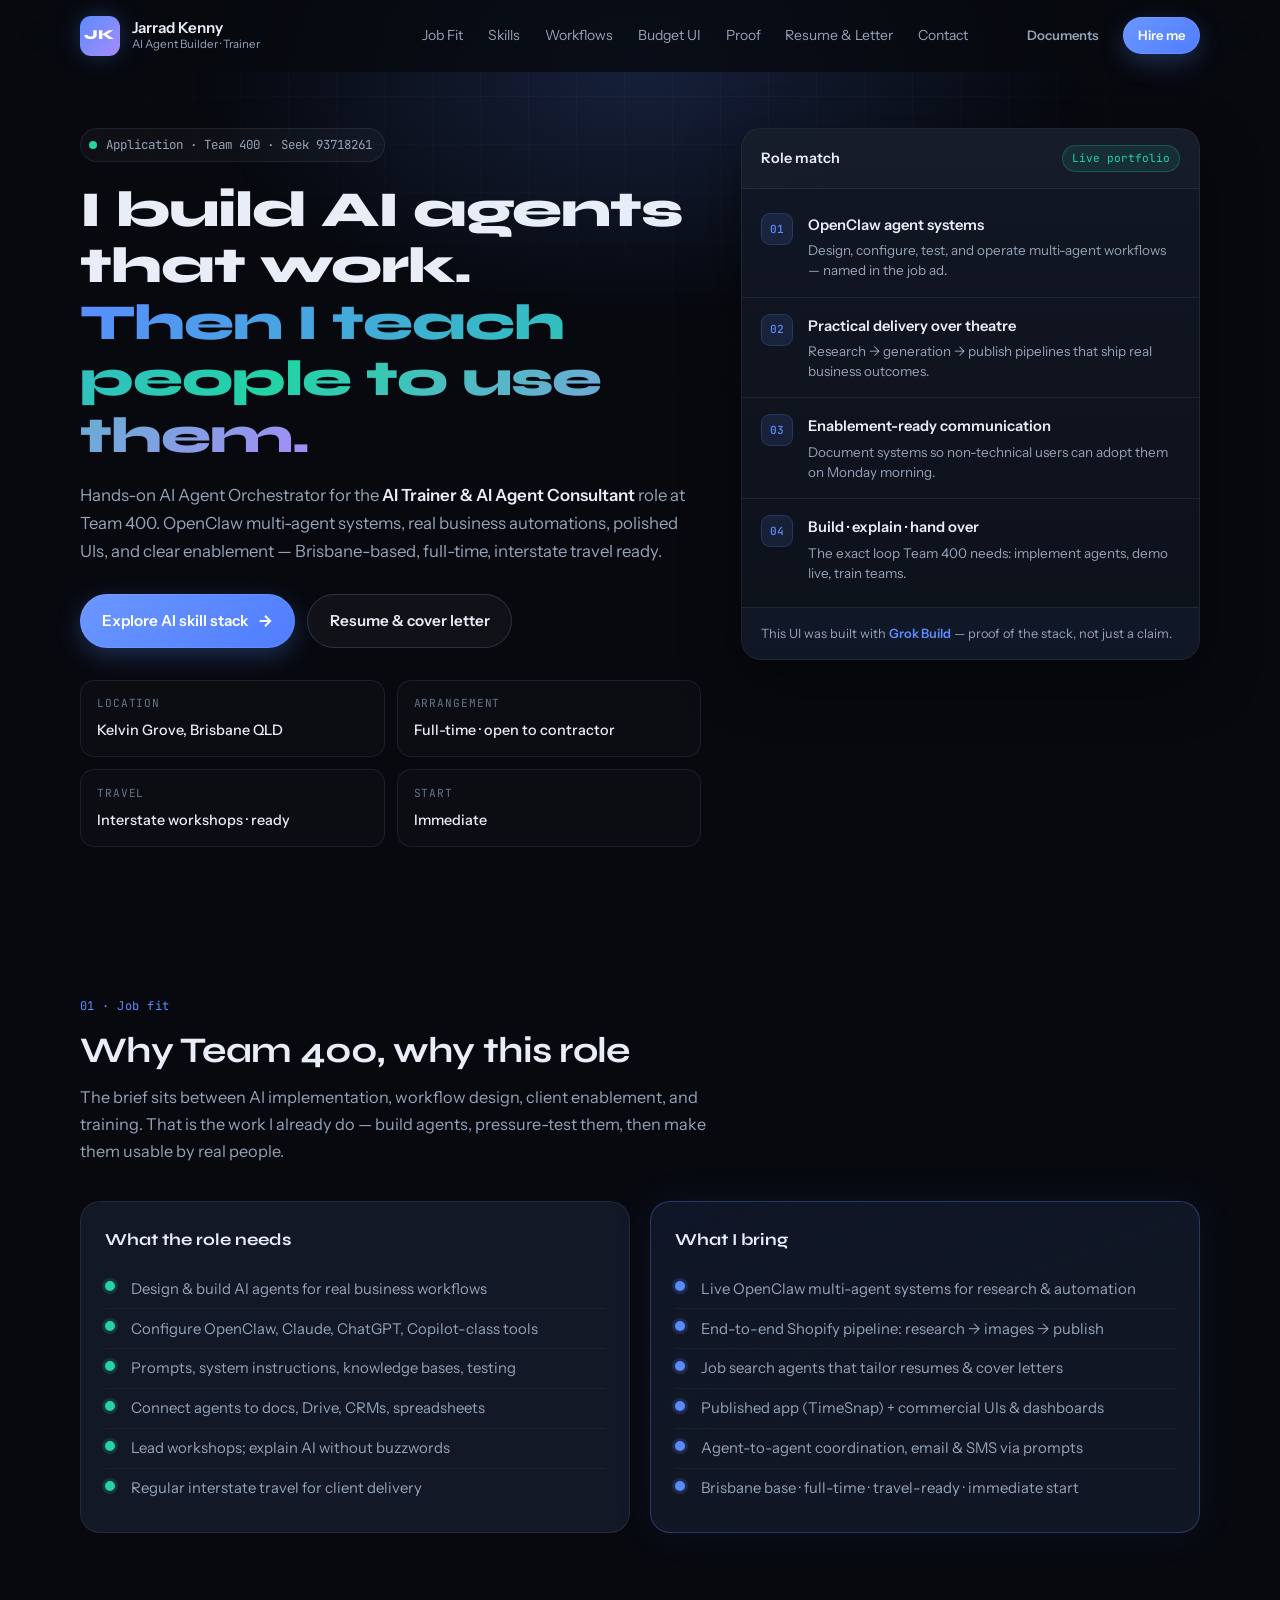
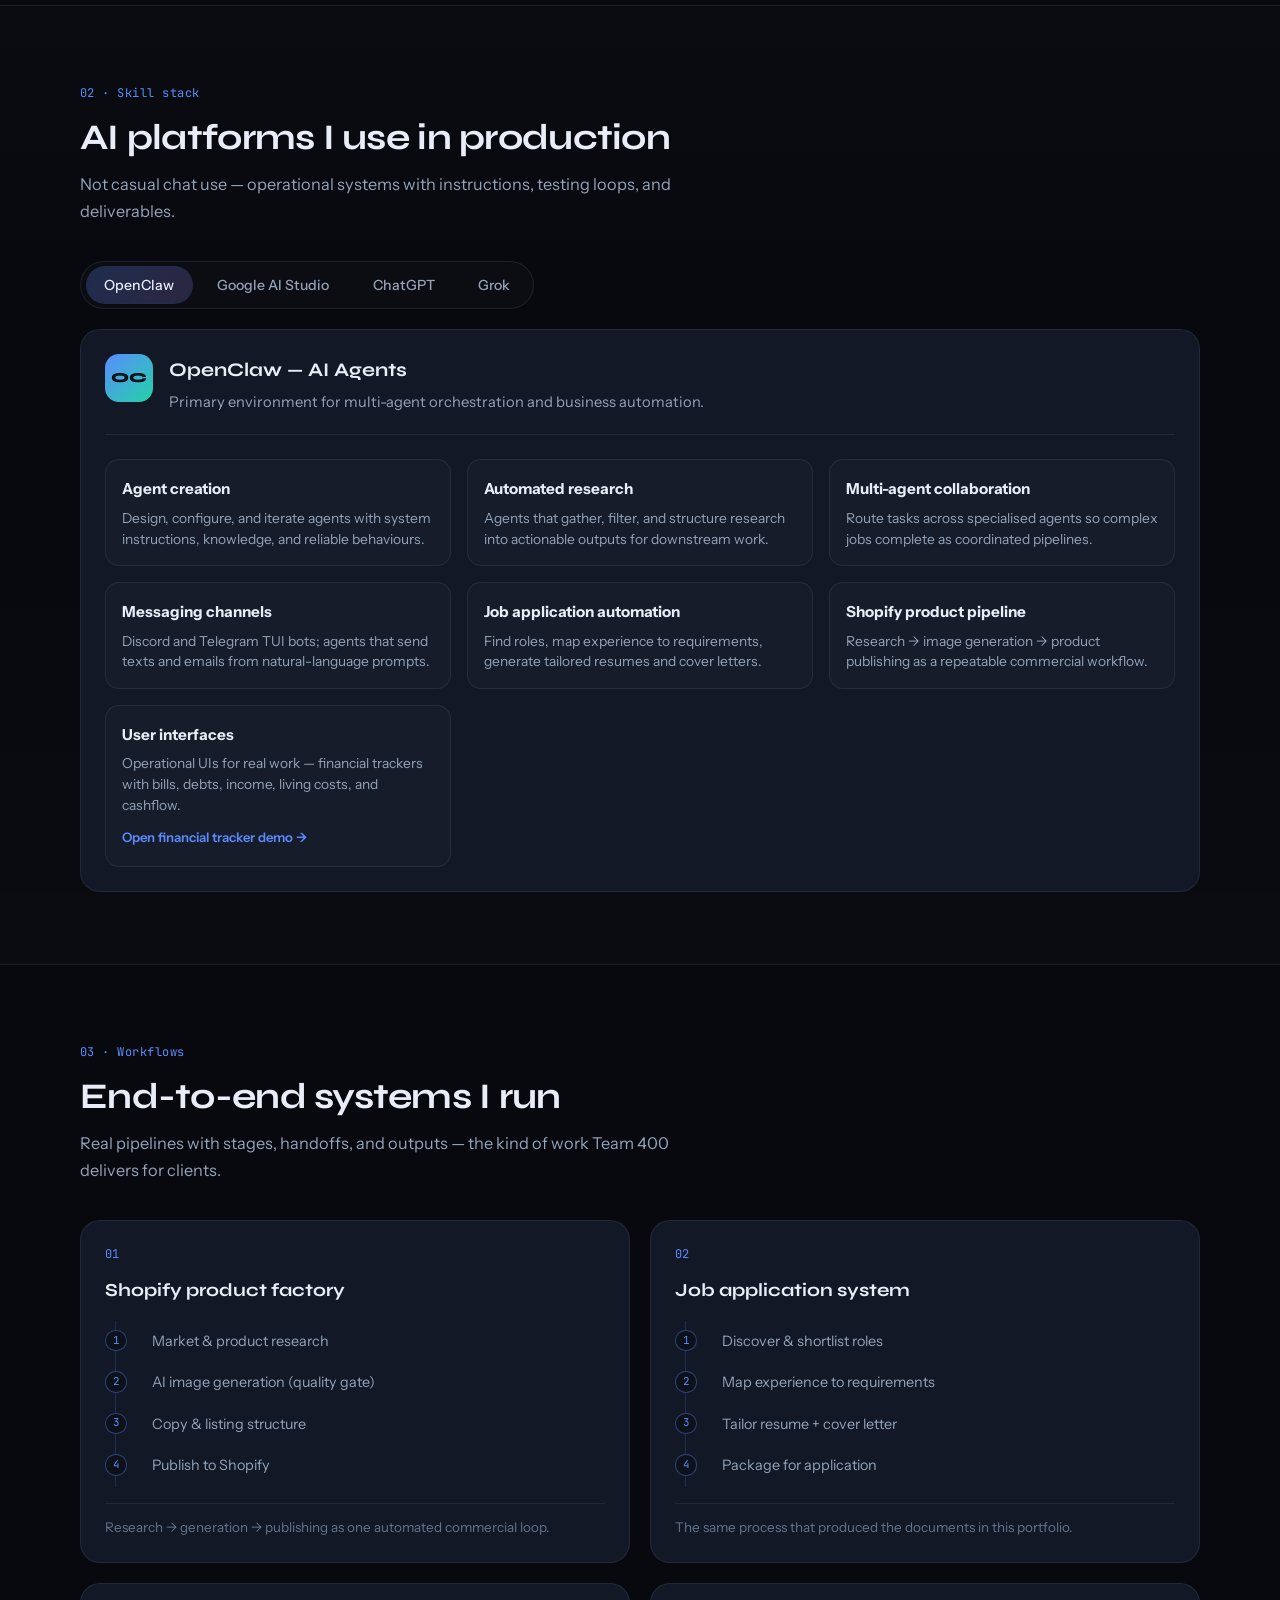
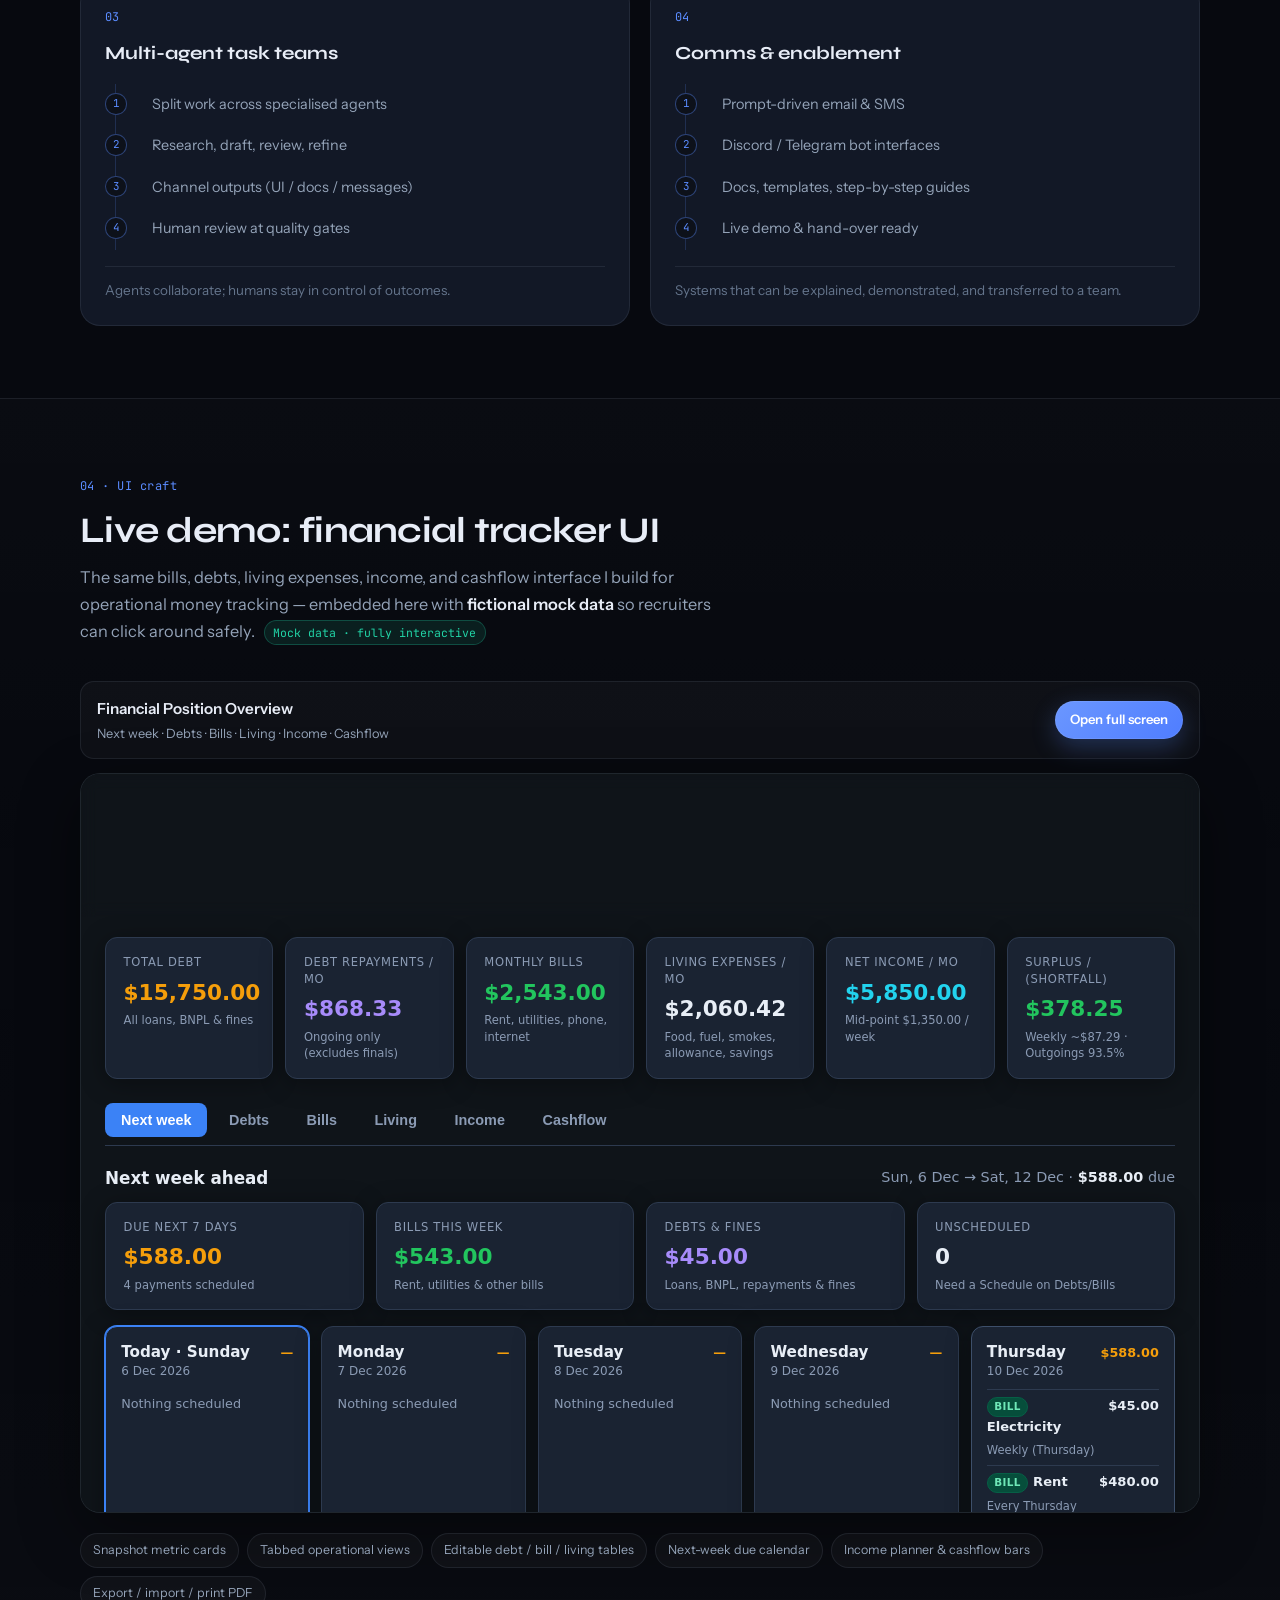
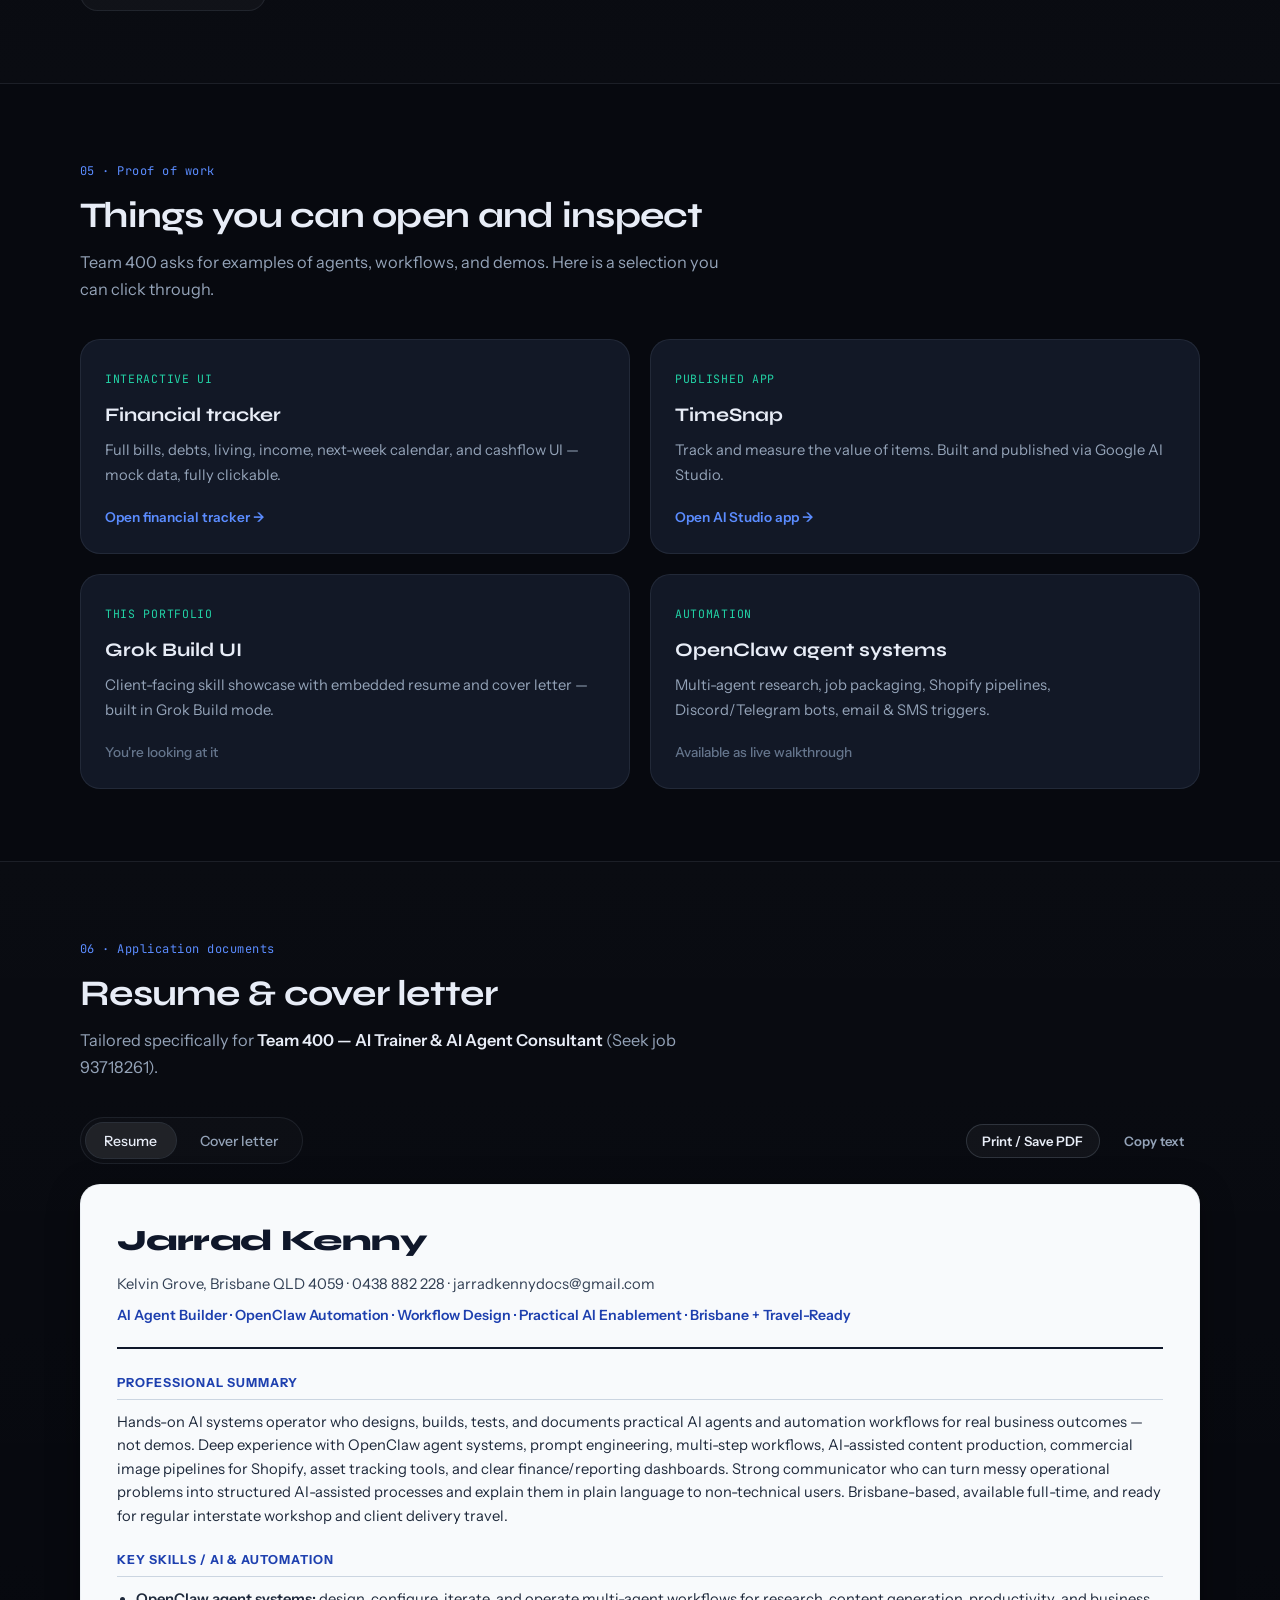
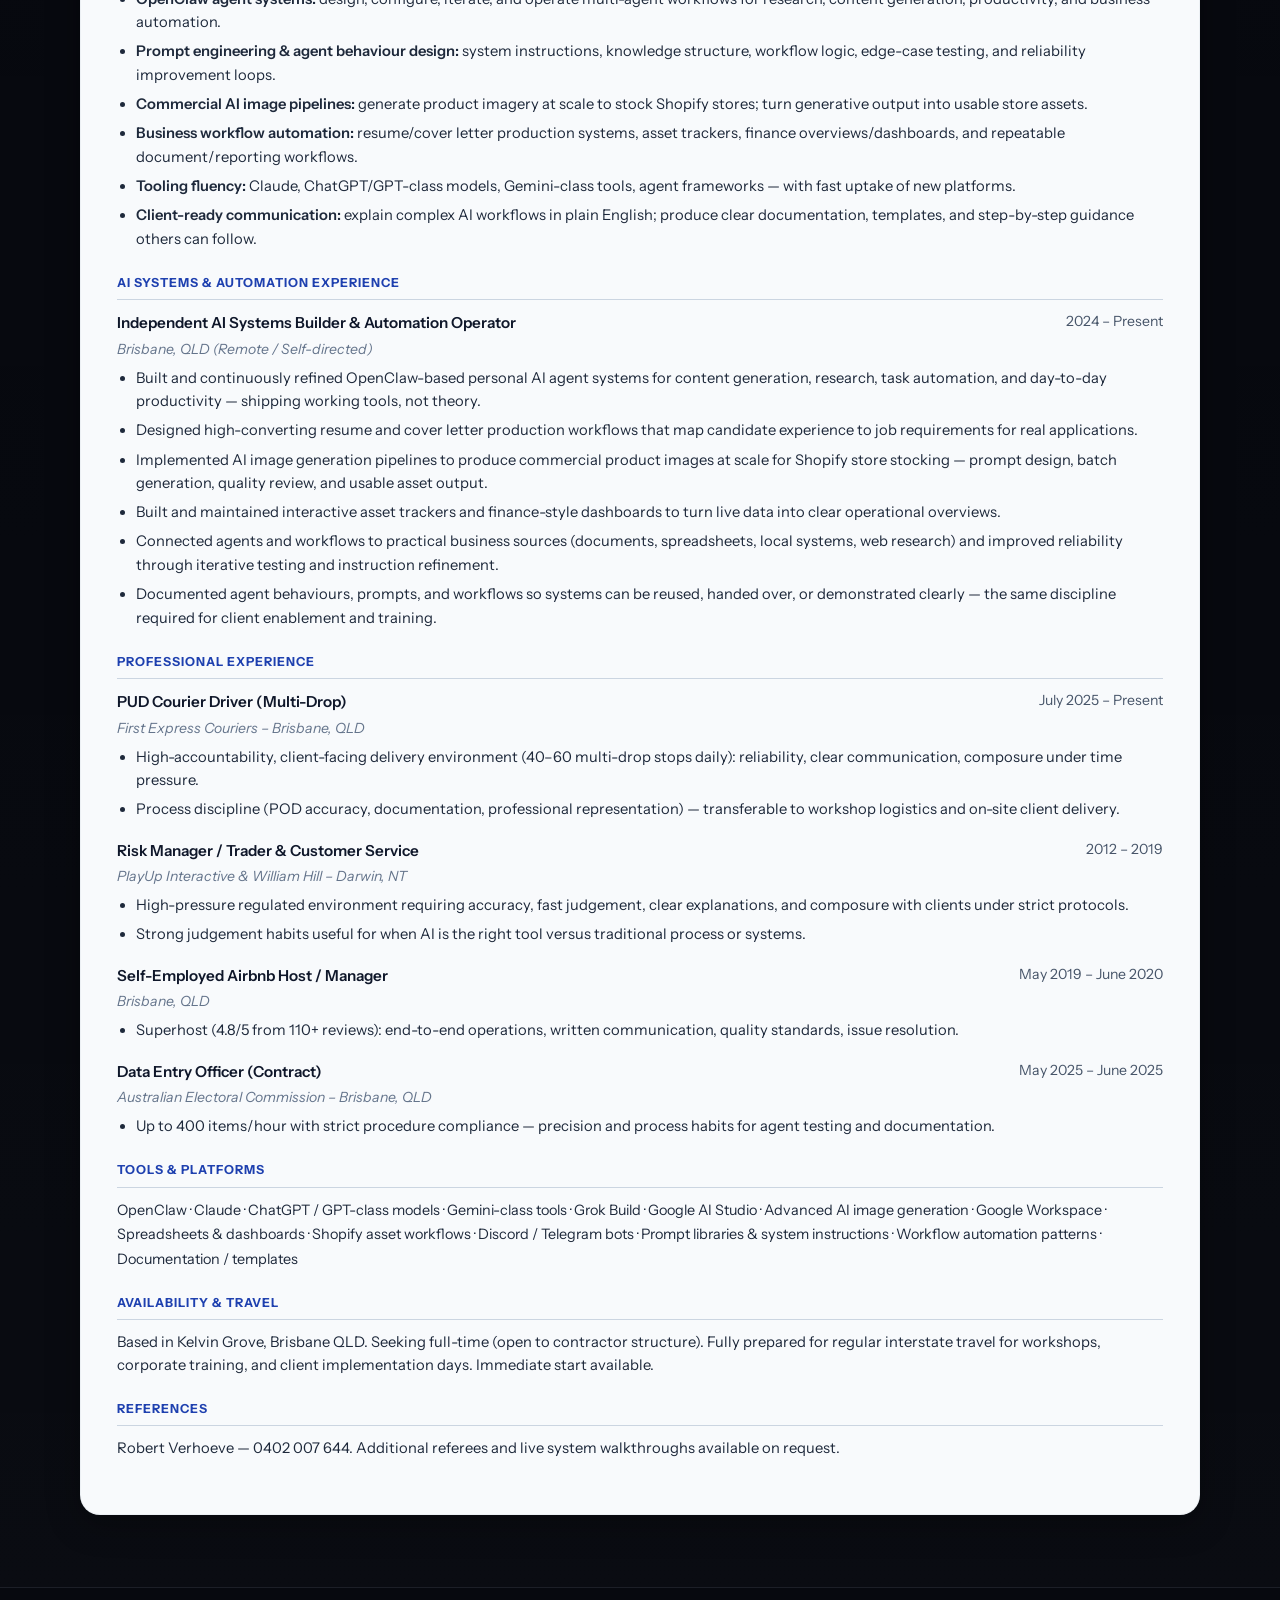
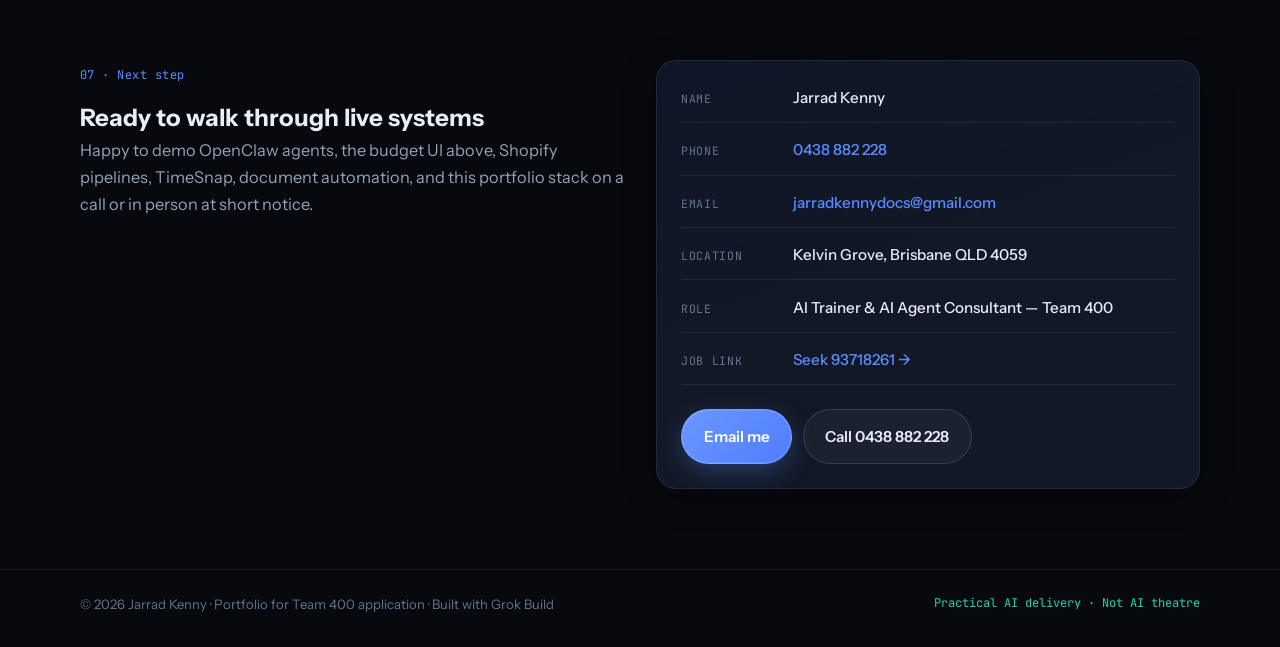
==== index.html @ 02181022 "Publish AI skills portfolio and financial tracker UI showcase." ====
<!DOCTYPE html>
<html lang="en-AU">
<head>
  <meta charset="UTF-8" />
  <meta name="viewport" content="width=device-width, initial-scale=1.0" />
  <title>Jarrad Kenny — AI Agent Builder &amp; Trainer | Portfolio</title>
  <meta name="description" content="Portfolio for Team 400 AI Trainer &amp; AI Agent Consultant. OpenClaw agents, automation workflows, UI systems, and practical AI enablement — Brisbane, travel-ready." />
  <link rel="preconnect" href="https://fonts.googleapis.com" />
  <link rel="preconnect" href="https://fonts.gstatic.com" crossorigin />
  <link href="https://fonts.googleapis.com/css2?family=Instrument+Sans:ital,wght@0,400;0,500;0,600;0,700;1,400&family=JetBrains+Mono:wght@400;500&family=Syne:wght@600;700;800&display=swap" rel="stylesheet" />
  <link rel="stylesheet" href="css/styles.css" />
</head>
<body>
  <div class="bg-grid" aria-hidden="true"></div>
  <div class="bg-glow" aria-hidden="true"></div>

  <!-- NAV -->
  <header class="site-header" id="header">
    <div class="container header-inner">
      <a href="#top" class="logo">
        <span class="logo-mark">JK</span>
        <span class="logo-text">
          Jarrad Kenny
          <small>AI Agent Builder · Trainer</small>
        </span>
      </a>

      <nav class="nav" id="nav" aria-label="Primary">
        <a href="#fit">Job Fit</a>
        <a href="#skills">Skills</a>
        <a href="#workflows">Workflows</a>
        <a href="#budget-ui">Budget UI</a>
        <a href="#proof">Proof</a>
        <a href="#documents">Resume &amp; Letter</a>
        <a href="#contact">Contact</a>
      </nav>

      <div class="header-actions">
        <a href="#documents" class="btn btn-ghost btn-sm">Documents</a>
        <a href="#contact" class="btn btn-primary btn-sm">Hire me</a>
      </div>

      <button class="mobile-toggle" id="mobileToggle" aria-label="Open menu" aria-expanded="false">
        <span></span><span></span><span></span>
      </button>
    </div>
  </header>

  <main id="top">
    <!-- HERO -->
    <section class="hero">
      <div class="container hero-grid">
        <div class="hero-content">
          <div class="eyebrow">
            <span class="pulse"></span>
            Application · Team 400 · Seek 93718261
          </div>
          <h1>
            I build AI agents that work.<br />
            <em>Then I teach people to use them.</em>
          </h1>
          <p class="lead">
            Hands-on AI Agent Orchestrator for the <strong>AI Trainer &amp; AI Agent Consultant</strong> role at Team 400.
            OpenClaw multi-agent systems, real business automations, polished UIs, and clear enablement —
            Brisbane-based, full-time, interstate travel ready.
          </p>
          <div class="hero-ctas">
            <a href="#skills" class="btn btn-primary btn-lg">
              Explore AI skill stack
              <svg width="18" height="18" fill="none" stroke="currentColor" stroke-width="2.5" viewBox="0 0 24 24" aria-hidden="true"><path d="M5 12h14M12 5l7 7-7 7"/></svg>
            </a>
            <a href="#documents" class="btn btn-secondary btn-lg">Resume &amp; cover letter</a>
          </div>
          <div class="hero-meta">
            <div class="meta-chip">
              <span class="meta-label">Location</span>
              <span class="meta-value">Kelvin Grove, Brisbane QLD</span>
            </div>
            <div class="meta-chip">
              <span class="meta-label">Arrangement</span>
              <span class="meta-value">Full-time · open to contractor</span>
            </div>
            <div class="meta-chip">
              <span class="meta-label">Travel</span>
              <span class="meta-value">Interstate workshops · ready</span>
            </div>
            <div class="meta-chip">
              <span class="meta-label">Start</span>
              <span class="meta-value">Immediate</span>
            </div>
          </div>
        </div>

        <aside class="hero-panel" aria-label="Role match snapshot">
          <div class="panel-header">
            <span class="panel-title">Role match</span>
            <span class="live-badge">Live portfolio</span>
          </div>
          <ul class="match-list">
            <li>
              <span class="match-icon">01</span>
              <div>
                <strong>OpenClaw agent systems</strong>
                <p>Design, configure, test, and operate multi-agent workflows — named in the job ad.</p>
              </div>
            </li>
            <li>
              <span class="match-icon">02</span>
              <div>
                <strong>Practical delivery over theatre</strong>
                <p>Research → generation → publish pipelines that ship real business outcomes.</p>
              </div>
            </li>
            <li>
              <span class="match-icon">03</span>
              <div>
                <strong>Enablement-ready communication</strong>
                <p>Document systems so non-technical users can adopt them on Monday morning.</p>
              </div>
            </li>
            <li>
              <span class="match-icon">04</span>
              <div>
                <strong>Build · explain · hand over</strong>
                <p>The exact loop Team 400 needs: implement agents, demo live, train teams.</p>
              </div>
            </li>
          </ul>
          <div class="panel-footer">
            <span>This UI was built with <strong>Grok Build</strong> — proof of the stack, not just a claim.</span>
          </div>
        </aside>
      </div>
    </section>

    <!-- JOB FIT -->
    <section class="section" id="fit">
      <div class="container">
        <div class="section-head">
          <span class="section-tag">01 · Job fit</span>
          <h2>Why Team 400, why this role</h2>
          <p class="section-lead">
            The brief sits between AI implementation, workflow design, client enablement, and training.
            That is the work I already do — build agents, pressure-test them, then make them usable by real people.
          </p>
        </div>

        <div class="fit-grid">
          <article class="fit-card">
            <h3>What the role needs</h3>
            <ul class="check-list">
              <li>Design &amp; build AI agents for real business workflows</li>
              <li>Configure OpenClaw, Claude, ChatGPT, Copilot-class tools</li>
              <li>Prompts, system instructions, knowledge bases, testing</li>
              <li>Connect agents to docs, Drive, CRMs, spreadsheets</li>
              <li>Lead workshops; explain AI without buzzwords</li>
              <li>Regular interstate travel for client delivery</li>
            </ul>
          </article>
          <article class="fit-card accent">
            <h3>What I bring</h3>
            <ul class="check-list">
              <li>Live OpenClaw multi-agent systems for research &amp; automation</li>
              <li>End-to-end Shopify pipeline: research → images → publish</li>
              <li>Job search agents that tailor resumes &amp; cover letters</li>
              <li>Published app (TimeSnap) + commercial UIs &amp; dashboards</li>
              <li>Agent-to-agent coordination, email &amp; SMS via prompts</li>
              <li>Brisbane base · full-time · travel-ready · immediate start</li>
            </ul>
          </article>
        </div>
      </div>
    </section>

    <!-- SKILLS -->
    <section class="section section-alt" id="skills">
      <div class="container">
        <div class="section-head">
          <span class="section-tag">02 · Skill stack</span>
          <h2>AI platforms I use in production</h2>
          <p class="section-lead">
            Not casual chat use — operational systems with instructions, testing loops, and deliverables.
          </p>
        </div>

        <div class="platform-tabs" role="tablist" aria-label="AI platforms">
          <button class="platform-tab is-active" role="tab" aria-selected="true" data-platform="openclaw">OpenClaw</button>
          <button class="platform-tab" role="tab" aria-selected="false" data-platform="google">Google AI Studio</button>
          <button class="platform-tab" role="tab" aria-selected="false" data-platform="chatgpt">ChatGPT</button>
          <button class="platform-tab" role="tab" aria-selected="false" data-platform="grok">Grok</button>
        </div>

        <div class="platform-panels">
          <article class="platform-panel is-active" id="panel-openclaw" role="tabpanel">
            <div class="platform-header">
              <div class="platform-icon openclaw">OC</div>
              <div>
                <h3>OpenClaw — AI Agents</h3>
                <p>Primary environment for multi-agent orchestration and business automation.</p>
              </div>
            </div>
            <div class="skill-grid">
              <div class="skill-item">
                <h4>Agent creation</h4>
                <p>Design, configure, and iterate agents with system instructions, knowledge, and reliable behaviours.</p>
              </div>
              <div class="skill-item">
                <h4>Automated research</h4>
                <p>Agents that gather, filter, and structure research into actionable outputs for downstream work.</p>
              </div>
              <div class="skill-item">
                <h4>Multi-agent collaboration</h4>
                <p>Route tasks across specialised agents so complex jobs complete as coordinated pipelines.</p>
              </div>
              <div class="skill-item">
                <h4>Messaging channels</h4>
                <p>Discord and Telegram TUI bots; agents that send texts and emails from natural-language prompts.</p>
              </div>
              <div class="skill-item">
                <h4>Job application automation</h4>
                <p>Find roles, map experience to requirements, generate tailored resumes and cover letters.</p>
              </div>
              <div class="skill-item">
                <h4>Shopify product pipeline</h4>
                <p>Research → image generation → product publishing as a repeatable commercial workflow.</p>
              </div>
                            <div class="skill-item">
                <h4>User interfaces</h4>
                <p>Operational UIs for real work — financial trackers with bills, debts, income, living costs, and cashflow.</p>
                <a class="skill-link" href="financial-tracker.html" target="_blank" rel="noopener noreferrer">Open financial tracker demo →</a>
              </div>
            </div>
          </article>

          <article class="platform-panel" id="panel-google" role="tabpanel" hidden>
            <div class="platform-header">
              <div class="platform-icon google">G</div>
              <div>
                <h3>Google AI Studio — App development</h3>
                <p>Ship working apps and high-quality visual assets for real use.</p>
              </div>
            </div>
            <div class="skill-grid">
              <div class="skill-item">
                <h4>TimeSnap (published)</h4>
                <p>Personal app to measure and track the value of items — live product, not a mockup.</p>
                <a class="skill-link" href="https://ai.studio/apps/890e7565-68e1-4e34-b2cd-bc14cb272db1" target="_blank" rel="noopener noreferrer">
                  Open TimeSnap on AI Studio →
                </a>
              </div>
              <div class="skill-item">
                <h4>App development</h4>
                <p>Prototype and publish functional tools quickly with Google AI Studio workflows.</p>
              </div>
              <div class="skill-item">
                <h4>Google Banana Pro</h4>
                <p>High-quality image generation for commercial and presentation-ready visuals.</p>
              </div>
              <div class="skill-item">
                <h4>UI for operational tools</h4>
                <p>Interfaces people can actually use — trackers, explorers, and decision support screens.</p>
              </div>
            </div>
          </article>

          <article class="platform-panel" id="panel-chatgpt" role="tabpanel" hidden>
            <div class="platform-header">
              <div class="platform-icon chatgpt">GPT</div>
              <div>
                <h3>ChatGPT — Content &amp; creative systems</h3>
                <p>Content production, business display assets, and structured brainstorming.</p>
              </div>
            </div>
            <div class="skill-grid">
              <div class="skill-item">
                <h4>Content creation images</h4>
                <p>Generate and refine visual content for marketing, product, and presentation use.</p>
              </div>
              <div class="skill-item">
                <h4>Business display content</h4>
                <p>Assets suitable for client-facing boards, decks, and operational displays.</p>
              </div>
              <div class="skill-item">
                <h4>Brainstorming &amp; framing</h4>
                <p>Turn vague briefs into structured options, workflows, and next actions.</p>
              </div>
              <div class="skill-item">
                <h4>Prompt craft</h4>
                <p>Instructions that produce consistent, reusable outputs for teams — not one-off luck.</p>
              </div>
            </div>
          </article>

          <article class="platform-panel" id="panel-grok" role="tabpanel" hidden>
            <div class="platform-header">
              <div class="platform-icon grok">X</div>
              <div>
                <h3>Grok — Build, analyse, produce</h3>
                <p>Build mode for UIs, document production, video analysis, and multimodal workflows.</p>
              </div>
            </div>
            <div class="skill-grid">
              <div class="skill-item">
                <h4>Grok Build mode</h4>
                <p>How this portfolio UI was designed and published — client-ready interfaces from brief to ship.</p>
              </div>
              <div class="skill-item">
                <h4>Documents that matter</h4>
                <p>Word documents, spreadsheets, and structured professional files for real decisions.</p>
              </div>
              <div class="skill-item">
                <h4>Video → chronological text</h4>
                <p>Analyse important video messages and convert them into ordered, usable transcripts.</p>
              </div>
              <div class="skill-item">
                <h4>Data &amp; information processing</h4>
                <p>Ingest messy inputs; output clear summaries, tables, and operational overviews.</p>
              </div>
              <div class="skill-item">
                <h4>Image → video</h4>
                <p>Animate stills for professional demos or creative assets when motion helps the story.</p>
              </div>
            </div>
          </article>
        </div>
      </div>
    </section>

    <!-- WORKFLOWS -->
    <section class="section" id="workflows">
      <div class="container">
        <div class="section-head">
          <span class="section-tag">03 · Workflows</span>
          <h2>End-to-end systems I run</h2>
          <p class="section-lead">
            Real pipelines with stages, handoffs, and outputs — the kind of work Team 400 delivers for clients.
          </p>
        </div>

        <div class="workflow-grid">
          <article class="workflow-card">
            <div class="workflow-num">01</div>
            <h3>Shopify product factory</h3>
            <ol class="pipeline">
              <li>Market &amp; product research</li>
              <li>AI image generation (quality gate)</li>
              <li>Copy &amp; listing structure</li>
              <li>Publish to Shopify</li>
            </ol>
            <p class="workflow-note">Research → generation → publishing as one automated commercial loop.</p>
          </article>

          <article class="workflow-card">
            <div class="workflow-num">02</div>
            <h3>Job application system</h3>
            <ol class="pipeline">
              <li>Discover &amp; shortlist roles</li>
              <li>Map experience to requirements</li>
              <li>Tailor resume + cover letter</li>
              <li>Package for application</li>
            </ol>
            <p class="workflow-note">The same process that produced the documents in this portfolio.</p>
          </article>

          <article class="workflow-card">
            <div class="workflow-num">03</div>
            <h3>Multi-agent task teams</h3>
            <ol class="pipeline">
              <li>Split work across specialised agents</li>
              <li>Research, draft, review, refine</li>
              <li>Channel outputs (UI / docs / messages)</li>
              <li>Human review at quality gates</li>
            </ol>
            <p class="workflow-note">Agents collaborate; humans stay in control of outcomes.</p>
          </article>

          <article class="workflow-card">
            <div class="workflow-num">04</div>
            <h3>Comms &amp; enablement</h3>
            <ol class="pipeline">
              <li>Prompt-driven email &amp; SMS</li>
              <li>Discord / Telegram bot interfaces</li>
              <li>Docs, templates, step-by-step guides</li>
              <li>Live demo &amp; hand-over ready</li>
            </ol>
            <p class="workflow-note">Systems that can be explained, demonstrated, and transferred to a team.</p>
          </article>
        </div>
      </div>
    </section>

    <!-- BUDGET UI DEMO — exact Financial Tracker UI with mock data -->
    <section class="section section-alt" id="budget-ui">
      <div class="container">
        <div class="section-head">
          <span class="section-tag">04 · UI craft</span>
          <h2>Live demo: financial tracker UI</h2>
          <p class="section-lead">
            The same bills, debts, living expenses, income, and cashflow interface I build for operational money tracking —
            embedded here with <strong>fictional mock data</strong> so recruiters can click around safely.
            <span class="demo-badge">Mock data · fully interactive</span>
          </p>
        </div>

        <div class="tracker-toolbar">
          <div class="tracker-toolbar-copy">
            <strong>Financial Position Overview</strong>
            <span>Next week · Debts · Bills · Living · Income · Cashflow</span>
          </div>
          <div class="tracker-toolbar-actions">
            <a class="btn btn-primary btn-sm" href="financial-tracker.html" target="_blank" rel="noopener noreferrer">Open full screen</a>
          </div>
        </div>

        <div class="tracker-frame-wrap">
          <iframe
            class="tracker-frame"
            src="financial-tracker.html"
            title="Financial tracker UI showcase with mock data"
            loading="lazy"
          ></iframe>
        </div>

        <ul class="ui-capability-strip" aria-label="UI capabilities demonstrated">
          <li>Snapshot metric cards</li>
          <li>Tabbed operational views</li>
          <li>Editable debt / bill / living tables</li>
          <li>Next-week due calendar</li>
          <li>Income planner &amp; cashflow bars</li>
          <li>Export / import / print PDF</li>
        </ul>
      </div>
    </section>
    <!-- PROOF -->
    <section class="section" id="proof">
      <div class="container">
        <div class="section-head">
          <span class="section-tag">05 · Proof of work</span>
          <h2>Things you can open and inspect</h2>
          <p class="section-lead">
            Team 400 asks for examples of agents, workflows, and demos. Here is a selection you can click through.
          </p>
        </div>

        <div class="proof-grid">
                    <a class="proof-card" href="financial-tracker.html" target="_blank" rel="noopener noreferrer">
            <span class="proof-type">Interactive UI</span>
            <h3>Financial tracker</h3>
            <p>Full bills, debts, living, income, next-week calendar, and cashflow UI — mock data, fully clickable.</p>
            <span class="proof-cta">Open financial tracker →</span>
          </a>
          <a class="proof-card" href="https://ai.studio/apps/890e7565-68e1-4e34-b2cd-bc14cb272db1" target="_blank" rel="noopener noreferrer">
            <span class="proof-type">Published app</span>
            <h3>TimeSnap</h3>
            <p>Track and measure the value of items. Built and published via Google AI Studio.</p>
            <span class="proof-cta">Open AI Studio app →</span>
          </a>
          <div class="proof-card static">
            <span class="proof-type">This portfolio</span>
            <h3>Grok Build UI</h3>
            <p>Client-facing skill showcase with embedded resume and cover letter — built in Grok Build mode.</p>
            <span class="proof-cta">You're looking at it</span>
          </div>
          <div class="proof-card static">
            <span class="proof-type">Automation</span>
            <h3>OpenClaw agent systems</h3>
            <p>Multi-agent research, job packaging, Shopify pipelines, Discord/Telegram bots, email &amp; SMS triggers.</p>
            <span class="proof-cta">Available as live walkthrough</span>
          </div>
        </div>
      </div>
    </section>

    <!-- DOCUMENTS -->
    <section class="section section-alt" id="documents">
      <div class="container">
        <div class="section-head">
          <span class="section-tag">06 · Application documents</span>
          <h2>Resume &amp; cover letter</h2>
          <p class="section-lead">
            Tailored specifically for <strong>Team 400 — AI Trainer &amp; AI Agent Consultant</strong> (Seek job 93718261).
          </p>
        </div>

        <div class="doc-toolbar">
          <div class="doc-tabs" role="tablist" aria-label="Application documents">
            <button class="doc-tab is-active" role="tab" aria-selected="true" data-doc="resume">Resume</button>
            <button class="doc-tab" role="tab" aria-selected="false" data-doc="cover">Cover letter</button>
          </div>
          <div class="doc-actions">
            <button type="button" class="btn btn-secondary btn-sm" id="printDoc">Print / Save PDF</button>
            <button type="button" class="btn btn-ghost btn-sm" id="copyDoc">Copy text</button>
          </div>
        </div>

        <!-- RESUME -->
        <article class="document is-active" id="doc-resume" role="tabpanel">
          <header class="doc-header">
            <h3 class="doc-name">Jarrad Kenny</h3>
            <p class="doc-contact">Kelvin Grove, Brisbane QLD 4059 · 0438 882 228 · jarradkennydocs@gmail.com</p>
            <p class="doc-tagline">AI Agent Builder · OpenClaw Automation · Workflow Design · Practical AI Enablement · Brisbane + Travel-Ready</p>
          </header>

          <section class="doc-block">
            <h4>Professional Summary</h4>
            <p>
              Hands-on AI systems operator who designs, builds, tests, and documents practical AI agents and automation workflows for real business outcomes — not demos. Deep experience with OpenClaw agent systems, prompt engineering, multi-step workflows, AI-assisted content production, commercial image pipelines for Shopify, asset tracking tools, and clear finance/reporting dashboards. Strong communicator who can turn messy operational problems into structured AI-assisted processes and explain them in plain language to non-technical users. Brisbane-based, available full-time, and ready for regular interstate workshop and client delivery travel.
            </p>
          </section>

          <section class="doc-block">
            <h4>Key Skills / AI &amp; Automation</h4>
            <ul>
              <li><strong>OpenClaw agent systems:</strong> design, configure, iterate, and operate multi-agent workflows for research, content generation, productivity, and business automation.</li>
              <li><strong>Prompt engineering &amp; agent behaviour design:</strong> system instructions, knowledge structure, workflow logic, edge-case testing, and reliability improvement loops.</li>
              <li><strong>Commercial AI image pipelines:</strong> generate product imagery at scale to stock Shopify stores; turn generative output into usable store assets.</li>
              <li><strong>Business workflow automation:</strong> resume/cover letter production systems, asset trackers, finance overviews/dashboards, and repeatable document/reporting workflows.</li>
              <li><strong>Tooling fluency:</strong> Claude, ChatGPT/GPT-class models, Gemini-class tools, agent frameworks — with fast uptake of new platforms.</li>
              <li><strong>Client-ready communication:</strong> explain complex AI workflows in plain English; produce clear documentation, templates, and step-by-step guidance others can follow.</li>
            </ul>
          </section>

          <section class="doc-block">
            <h4>AI Systems &amp; Automation Experience</h4>
            <div class="job">
              <div class="job-head">
                <strong>Independent AI Systems Builder &amp; Automation Operator</strong>
                <span>2024 – Present</span>
              </div>
              <p class="job-meta">Brisbane, QLD (Remote / Self-directed)</p>
              <ul>
                <li>Built and continuously refined OpenClaw-based personal AI agent systems for content generation, research, task automation, and day-to-day productivity — shipping working tools, not theory.</li>
                <li>Designed high-converting resume and cover letter production workflows that map candidate experience to job requirements for real applications.</li>
                <li>Implemented AI image generation pipelines to produce commercial product images at scale for Shopify store stocking — prompt design, batch generation, quality review, and usable asset output.</li>
                <li>Built and maintained interactive asset trackers and finance-style dashboards to turn live data into clear operational overviews.</li>
                <li>Connected agents and workflows to practical business sources (documents, spreadsheets, local systems, web research) and improved reliability through iterative testing and instruction refinement.</li>
                <li>Documented agent behaviours, prompts, and workflows so systems can be reused, handed over, or demonstrated clearly — the same discipline required for client enablement and training.</li>
              </ul>
            </div>
          </section>

          <section class="doc-block">
            <h4>Professional Experience</h4>
            <div class="job">
              <div class="job-head">
                <strong>PUD Courier Driver (Multi-Drop)</strong>
                <span>July 2025 – Present</span>
              </div>
              <p class="job-meta">First Express Couriers – Brisbane, QLD</p>
              <ul>
                <li>High-accountability, client-facing delivery environment (40–60 multi-drop stops daily): reliability, clear communication, composure under time pressure.</li>
                <li>Process discipline (POD accuracy, documentation, professional representation) — transferable to workshop logistics and on-site client delivery.</li>
              </ul>
            </div>
            <div class="job">
              <div class="job-head">
                <strong>Risk Manager / Trader &amp; Customer Service</strong>
                <span>2012 – 2019</span>
              </div>
              <p class="job-meta">PlayUp Interactive &amp; William Hill – Darwin, NT</p>
              <ul>
                <li>High-pressure regulated environment requiring accuracy, fast judgement, clear explanations, and composure with clients under strict protocols.</li>
                <li>Strong judgement habits useful for when AI is the right tool versus traditional process or systems.</li>
              </ul>
            </div>
            <div class="job">
              <div class="job-head">
                <strong>Self-Employed Airbnb Host / Manager</strong>
                <span>May 2019 – June 2020</span>
              </div>
              <p class="job-meta">Brisbane, QLD</p>
              <ul>
                <li>Superhost (4.8/5 from 110+ reviews): end-to-end operations, written communication, quality standards, issue resolution.</li>
              </ul>
            </div>
            <div class="job">
              <div class="job-head">
                <strong>Data Entry Officer (Contract)</strong>
                <span>May 2025 – June 2025</span>
              </div>
              <p class="job-meta">Australian Electoral Commission – Brisbane, QLD</p>
              <ul>
                <li>Up to 400 items/hour with strict procedure compliance — precision and process habits for agent testing and documentation.</li>
              </ul>
            </div>
          </section>

          <section class="doc-block">
            <h4>Tools &amp; Platforms</h4>
            <p class="tools-line">
              OpenClaw · Claude · ChatGPT / GPT-class models · Gemini-class tools · Grok Build · Google AI Studio · Advanced AI image generation · Google Workspace · Spreadsheets &amp; dashboards · Shopify asset workflows · Discord / Telegram bots · Prompt libraries &amp; system instructions · Workflow automation patterns · Documentation / templates
            </p>
          </section>

          <section class="doc-block">
            <h4>Availability &amp; Travel</h4>
            <p>
              Based in Kelvin Grove, Brisbane QLD. Seeking full-time (open to contractor structure). Fully prepared for regular interstate travel for workshops, corporate training, and client implementation days. Immediate start available.
            </p>
          </section>

          <section class="doc-block">
            <h4>References</h4>
            <p>Robert Verhoeve — 0402 007 644. Additional referees and live system walkthroughs available on request.</p>
          </section>
        </article>

        <!-- COVER LETTER -->
        <article class="document" id="doc-cover" role="tabpanel" hidden>
          <header class="doc-header letter-header">
            <div class="letter-from">
              <strong>Jarrad Kenny</strong><br />
              Kelvin Grove, Brisbane QLD 4059<br />
              0438 882 228 · jarradkennydocs@gmail.com
            </div>
            <div class="letter-to">
              <p class="letter-date" id="letterDate"></p>
              <p>
                Hiring Manager<br />
                Team 400 Pty Ltd<br />
                via Seek (Job ID 93718261)
              </p>
            </div>
          </header>

          <div class="letter-body">
            <p>Dear Hiring Manager,</p>
            <p><strong>Re: AI Trainer &amp; AI Agent Consultant – Team 400 Pty Ltd</strong></p>
            <p>
              I am applying for the AI Trainer &amp; AI Agent Consultant role with Team 400 because this is the work I already do every day: build practical AI agents and workflows, tighten them until they are reliable, then explain them clearly so other people can actually use them. I am Brisbane-based, full-time available, and fully prepared for regular interstate workshop and client delivery travel.
            </p>

            <h4>Direct match to what you need</h4>
            <p>
              Your ad specifically calls for OpenClaw experience and a bias toward practical delivery over AI theatre. That is my operating style.
            </p>
            <ul>
              <li><strong>OpenClaw agent systems:</strong> I design, configure, iterate, and run multi-agent OpenClaw workflows for research, content generation, automation, and productivity. I treat agents as operational tools — instructions, knowledge, testing, edge cases, and continuous improvement — not novelty demos.</li>
              <li><strong>Real business workflows:</strong> I have built AI-assisted systems that produce tailored professional resumes and cover letters, generate commercial product images at scale for Shopify stock, maintain asset trackers, and create clear finance overviews and dashboards. These are working systems with a job to do.</li>
              <li><strong>Prompt engineering &amp; agent behaviour:</strong> I write system instructions, structure knowledge, design workflow logic, and improve reliability through testing. I care about accuracy, usefulness, and what breaks in the real world.</li>
              <li><strong>Clear enablement, not buzzwords:</strong> I document how systems work and how to use them. I am comfortable turning messy business problems into structured AI-assisted processes and explaining them in plain language to non-technical people — the same skill set required for workshops, seminars, and hands-on laptop sessions.</li>
            </ul>

            <h4>Why this role fits me</h4>
            <p>
              Team 400's brief sits exactly where I want to work: between AI implementation, workflow design, client enablement, and training. I am not looking for a pure software engineering seat or a pure training role. I want to build the agent, pressure-test it, stand in front of a room, show people how it works, and help them leave with something they can use on Monday morning.
            </p>
            <p>
              My earlier career in high-pressure customer service and risk environments (William Hill / PlayUp), plus Superhost-level guest operations and current client-facing delivery work, means I am used to professional representation, composure, and clear communication under pressure. I am self-taught, results-oriented, and I ship working systems rather than theory.
            </p>

            <h4>Availability</h4>
            <p>
              Preferred arrangement: full-time (open to contractor structure if that suits Team 400 better). Location: Kelvin Grove, Brisbane. Travel: comfortable flying interstate, overnight stays, venue setup, and delivering or supporting hands-on sessions across major Australian cities.
            </p>
            <p>
              I would welcome a conversation and am happy to demonstrate live examples — OpenClaw agent setups, prompt/system instruction design, image and document workflows, asset/finance trackers, and how I turn a messy brief into a reliable AI-assisted process. I can walk through systems on a call or in person at short notice.
            </p>
            <p>
              Thank you for your time and consideration. I am available for immediate start and can be reached on 0438 882 228 or jarradkennydocs@gmail.com.
            </p>
            <p class="letter-signoff">
              Yours sincerely,<br /><br />
              <strong>Jarrad Kenny</strong><br />
              0438 882 228 · jarradkennydocs@gmail.com
            </p>
          </div>
        </article>

        <p class="copy-toast" id="copyToast" role="status" aria-live="polite" hidden>Copied to clipboard</p>
      </div>
    </section>

    <!-- CONTACT -->
    <section class="section section-contact" id="contact">
      <div class="container contact-grid">
        <div>
          <span class="section-tag">07 · Next step</span>
          <h2>Ready to walk through live systems</h2>
          <p class="section-lead">
            Happy to demo OpenClaw agents, the budget UI above, Shopify pipelines, TimeSnap, document automation, and this portfolio stack on a call or in person at short notice.
          </p>
        </div>
        <div class="contact-card">
          <dl>
            <div>
              <dt>Name</dt>
              <dd>Jarrad Kenny</dd>
            </div>
            <div>
              <dt>Phone</dt>
              <dd><a class="contact-link" href="tel:+61438882228">0438 882 228</a></dd>
            </div>
            <div>
              <dt>Email</dt>
              <dd><a class="contact-link" href="mailto:jarradkennydocs@gmail.com">jarradkennydocs@gmail.com</a></dd>
            </div>
            <div>
              <dt>Location</dt>
              <dd>Kelvin Grove, Brisbane QLD 4059</dd>
            </div>
            <div>
              <dt>Role</dt>
              <dd>AI Trainer &amp; AI Agent Consultant — Team 400</dd>
            </div>
            <div>
              <dt>Job link</dt>
              <dd><a class="contact-link" href="https://au.seek.com/job/93718261" target="_blank" rel="noopener noreferrer">Seek 93718261 →</a></dd>
            </div>
          </dl>
          <div class="contact-actions">
            <a
              class="btn btn-primary btn-lg contact-cta"
              href="mailto:jarradkennydocs@gmail.com?subject=Team%20400%20-%20AI%20Trainer%20and%20Agent%20Consultant%20-%20Jarrad%20Kenny"
            >Email me</a>
            <a class="btn btn-secondary btn-lg contact-cta" href="tel:+61438882228">Call 0438 882 228</a>
          </div>
        </div>
      </div>
    </section>
  </main>

  <footer class="site-footer">
    <div class="container footer-inner">
      <p>© <span id="year"></span> Jarrad Kenny · Portfolio for Team 400 application · Built with Grok Build</p>
      <p class="footer-note">Practical AI delivery · Not AI theatre</p>
    </div>
  </footer>

  <script src="js/main.js"></script>
</body>
</html>
---- css/styles.css ----
/* ============================================================
   Jarrad Kenny — AI Skills Showcase
   Team 400 · AI Trainer & AI Agent Consultant
   ============================================================ */

:root {
  --bg: #07090f;
  --bg-elevated: #0d111a;
  --bg-card: #121826;
  --bg-card-hover: #171e2e;
  --border: rgba(148, 163, 184, 0.12);
  --border-strong: rgba(148, 163, 184, 0.22);

  --text: #e8edf7;
  --text-muted: #94a3b8;
  --text-dim: #64748b;

  --accent: #5b8cff;
  --accent-2: #22d3a6;
  --accent-3: #a78bfa;
  --accent-glow: rgba(91, 140, 255, 0.28);
  --accent-soft: rgba(91, 140, 255, 0.12);

  --success: #22d3a6;
  --warning: #fbbf24;

  --radius-sm: 8px;
  --radius: 14px;
  --radius-lg: 20px;
  --radius-xl: 28px;

  --shadow: 0 8px 32px rgba(0, 0, 0, 0.35);
  --shadow-lg: 0 20px 60px rgba(0, 0, 0, 0.45);

  --font: "Instrument Sans", system-ui, -apple-system, sans-serif;
  --font-display: "Syne", var(--font);
  --font-mono: "JetBrains Mono", ui-monospace, monospace;

  --max: 1120px;
  --header-h: 72px;
  --transition: 0.2s cubic-bezier(0.4, 0, 0.2, 1);
}

*, *::before, *::after { box-sizing: border-box; margin: 0; padding: 0; }

html { scroll-behavior: smooth; scroll-padding-top: calc(var(--header-h) + 16px); }

body {
  font-family: var(--font);
  color: var(--text);
  background: var(--bg);
  line-height: 1.65;
  -webkit-font-smoothing: antialiased;
  min-height: 100vh;
}

img { max-width: 100%; display: block; }
a { color: inherit; text-decoration: none; }
button { font-family: inherit; cursor: pointer; border: none; background: none; color: inherit; }
ul, ol { list-style: none; }
strong { font-weight: 600; }

.container {
  width: min(100% - 2rem, var(--max));
  margin-inline: auto;
}

/* Background effects */
.bg-grid {
  position: fixed;
  inset: 0;
  background-image:
    linear-gradient(rgba(148, 163, 184, 0.04) 1px, transparent 1px),
    linear-gradient(90deg, rgba(148, 163, 184, 0.04) 1px, transparent 1px);
  background-size: 48px 48px;
  mask-image: radial-gradient(ellipse 80% 60% at 50% 0%, black 20%, transparent 75%);
  pointer-events: none;
  z-index: 0;
}

.bg-glow {
  position: fixed;
  top: -20%;
  left: 50%;
  transform: translateX(-50%);
  width: 900px;
  height: 500px;
  background: radial-gradient(ellipse, rgba(91, 140, 255, 0.18), transparent 70%);
  pointer-events: none;
  z-index: 0;
}

main, .site-header, .site-footer { position: relative; z-index: 1; }

/* Header */
.site-header {
  position: sticky;
  top: 0;
  height: var(--header-h);
  display: flex;
  align-items: center;
  backdrop-filter: blur(16px);
  background: rgba(7, 9, 15, 0.78);
  border-bottom: 1px solid transparent;
  transition: border-color var(--transition), background var(--transition);
  z-index: 100;
}

.site-header.is-scrolled {
  border-bottom-color: var(--border);
  background: rgba(7, 9, 15, 0.92);
}

.header-inner {
  display: flex;
  align-items: center;
  gap: 1.5rem;
  width: min(100% - 2rem, var(--max));
  margin-inline: auto;
}

.logo {
  display: flex;
  align-items: center;
  gap: 0.75rem;
  flex-shrink: 0;
}

.logo-mark {
  width: 40px;
  height: 40px;
  border-radius: 11px;
  display: grid;
  place-items: center;
  font-family: var(--font-display);
  font-weight: 800;
  font-size: 0.85rem;
  letter-spacing: 0.02em;
  background: linear-gradient(135deg, var(--accent), var(--accent-3));
  color: white;
  box-shadow: 0 0 24px var(--accent-glow);
}

.logo-text {
  display: flex;
  flex-direction: column;
  font-weight: 600;
  font-size: 0.95rem;
  line-height: 1.2;
}

.logo-text small {
  font-weight: 400;
  font-size: 0.72rem;
  color: var(--text-muted);
}

.nav {
  display: flex;
  align-items: center;
  gap: 0.15rem;
  margin-left: auto;
}

.nav a {
  padding: 0.45rem 0.7rem;
  font-size: 0.875rem;
  color: var(--text-muted);
  border-radius: var(--radius-sm);
  transition: color var(--transition), background var(--transition);
}

.nav a:hover,
.nav a:focus-visible {
  color: var(--text);
  background: rgba(255, 255, 255, 0.04);
}

.header-actions {
  display: flex;
  align-items: center;
  gap: 0.5rem;
  margin-left: 0.5rem;
}

.mobile-toggle {
  display: none;
  width: 42px;
  height: 42px;
  border-radius: var(--radius-sm);
  border: 1px solid var(--border);
  flex-direction: column;
  align-items: center;
  justify-content: center;
  gap: 5px;
}

.mobile-toggle span {
  display: block;
  width: 18px;
  height: 2px;
  background: var(--text);
  border-radius: 2px;
  transition: transform var(--transition), opacity var(--transition);
}

.mobile-toggle[aria-expanded="true"] span:nth-child(1) {
  transform: translateY(7px) rotate(45deg);
}
.mobile-toggle[aria-expanded="true"] span:nth-child(2) { opacity: 0; }
.mobile-toggle[aria-expanded="true"] span:nth-child(3) {
  transform: translateY(-7px) rotate(-45deg);
}

/* Buttons */
.btn {
  display: inline-flex;
  align-items: center;
  justify-content: center;
  gap: 0.5rem;
  font-weight: 600;
  border-radius: 999px;
  transition: transform var(--transition), background var(--transition), border-color var(--transition), box-shadow var(--transition);
  white-space: nowrap;
}

.btn:active { transform: scale(0.98); }

.btn-sm { padding: 0.5rem 0.95rem; font-size: 0.82rem; }
.btn-lg { padding: 0.85rem 1.35rem; font-size: 0.95rem; }

.btn-primary {
  background: linear-gradient(135deg, #6b97ff, #4f7dff);
  color: #fff;
  box-shadow: 0 0 0 1px rgba(255, 255, 255, 0.08) inset, 0 8px 24px var(--accent-glow);
}

.btn-primary:hover {
  box-shadow: 0 0 0 1px rgba(255, 255, 255, 0.12) inset, 0 12px 32px var(--accent-glow);
}

.btn-secondary {
  background: rgba(255, 255, 255, 0.04);
  border: 1px solid var(--border-strong);
  color: var(--text);
}

.btn-secondary:hover {
  background: rgba(255, 255, 255, 0.08);
  border-color: rgba(148, 163, 184, 0.35);
}

.btn-ghost {
  color: var(--text-muted);
  border: 1px solid transparent;
}

.btn-ghost:hover {
  color: var(--text);
  background: rgba(255, 255, 255, 0.04);
}

/* Hero */
.hero {
  padding: 3.5rem 0 4.5rem;
}

.hero-grid {
  display: grid;
  grid-template-columns: 1.15fr 0.85fr;
  gap: 2.5rem;
  align-items: start;
}

.eyebrow {
  display: inline-flex;
  align-items: center;
  gap: 0.55rem;
  padding: 0.35rem 0.75rem 0.35rem 0.5rem;
  border-radius: 999px;
  border: 1px solid var(--border);
  background: rgba(255, 255, 255, 0.03);
  font-size: 0.78rem;
  font-family: var(--font-mono);
  color: var(--text-muted);
  margin-bottom: 1.25rem;
}

.pulse {
  width: 8px;
  height: 8px;
  border-radius: 50%;
  background: var(--success);
  box-shadow: 0 0 0 0 rgba(34, 211, 166, 0.5);
  animation: pulse 2s infinite;
}

@keyframes pulse {
  0% { box-shadow: 0 0 0 0 rgba(34, 211, 166, 0.45); }
  70% { box-shadow: 0 0 0 8px rgba(34, 211, 166, 0); }
  100% { box-shadow: 0 0 0 0 rgba(34, 211, 166, 0); }
}

.hero h1 {
  font-family: var(--font-display);
  font-weight: 800;
  font-size: clamp(2.1rem, 4.2vw, 3.15rem);
  line-height: 1.12;
  letter-spacing: -0.02em;
  margin-bottom: 1.15rem;
}

.hero h1 em {
  font-style: normal;
  background: linear-gradient(135deg, var(--accent) 0%, var(--accent-2) 55%, var(--accent-3) 100%);
  -webkit-background-clip: text;
  background-clip: text;
  color: transparent;
}

.lead {
  font-size: 1.05rem;
  color: var(--text-muted);
  max-width: 38rem;
  margin-bottom: 1.75rem;
}

.lead strong { color: var(--text); }

.hero-ctas {
  display: flex;
  flex-wrap: wrap;
  gap: 0.75rem;
  margin-bottom: 2rem;
}

.hero-meta {
  display: grid;
  grid-template-columns: repeat(2, minmax(0, 1fr));
  gap: 0.75rem;
}

.meta-chip {
  padding: 0.85rem 1rem;
  border-radius: var(--radius);
  border: 1px solid var(--border);
  background: rgba(255, 255, 255, 0.02);
}

.meta-label {
  display: block;
  font-size: 0.7rem;
  text-transform: uppercase;
  letter-spacing: 0.08em;
  color: var(--text-dim);
  margin-bottom: 0.2rem;
  font-family: var(--font-mono);
}

.meta-value {
  font-size: 0.9rem;
  font-weight: 500;
  color: var(--text);
}

/* Hero panel */
.hero-panel {
  border: 1px solid var(--border);
  border-radius: var(--radius-lg);
  background: linear-gradient(180deg, rgba(18, 24, 38, 0.95), rgba(13, 17, 26, 0.98));
  box-shadow: var(--shadow-lg);
  overflow: hidden;
}

.panel-header {
  display: flex;
  align-items: center;
  justify-content: space-between;
  padding: 1rem 1.2rem;
  border-bottom: 1px solid var(--border);
  background: rgba(255, 255, 255, 0.02);
}

.panel-title {
  font-weight: 600;
  font-size: 0.9rem;
}

.live-badge {
  font-size: 0.7rem;
  font-family: var(--font-mono);
  color: var(--success);
  background: rgba(34, 211, 166, 0.1);
  border: 1px solid rgba(34, 211, 166, 0.25);
  padding: 0.2rem 0.55rem;
  border-radius: 999px;
}

.match-list {
  padding: 0.5rem 0;
}

.match-list li {
  display: flex;
  gap: 0.9rem;
  padding: 1rem 1.2rem;
  border-bottom: 1px solid var(--border);
}

.match-list li:last-child { border-bottom: none; }

.match-icon {
  flex-shrink: 0;
  width: 32px;
  height: 32px;
  border-radius: 9px;
  display: grid;
  place-items: center;
  font-family: var(--font-mono);
  font-size: 0.7rem;
  font-weight: 500;
  color: var(--accent);
  background: var(--accent-soft);
  border: 1px solid rgba(91, 140, 255, 0.2);
}

.match-list strong {
  display: block;
  font-size: 0.92rem;
  margin-bottom: 0.2rem;
}

.match-list p {
  font-size: 0.84rem;
  color: var(--text-muted);
  line-height: 1.5;
}

.panel-footer {
  padding: 0.95rem 1.2rem;
  border-top: 1px solid var(--border);
  font-size: 0.8rem;
  color: var(--text-muted);
  background: rgba(91, 140, 255, 0.05);
}

.panel-footer strong { color: var(--accent); }

/* Sections */
.section {
  padding: 4.5rem 0;
}

.section-alt {
  background: linear-gradient(180deg, rgba(255, 255, 255, 0.015), transparent 40%, rgba(255, 255, 255, 0.015));
  border-block: 1px solid var(--border);
}

.section-head {
  max-width: 40rem;
  margin-bottom: 2.25rem;
}

.section-tag {
  display: inline-block;
  font-family: var(--font-mono);
  font-size: 0.75rem;
  color: var(--accent);
  letter-spacing: 0.04em;
  margin-bottom: 0.75rem;
}

.section-head h2 {
  font-family: var(--font-display);
  font-size: clamp(1.7rem, 3vw, 2.25rem);
  font-weight: 700;
  letter-spacing: -0.02em;
  line-height: 1.2;
  margin-bottom: 0.75rem;
}

.section-lead {
  color: var(--text-muted);
  font-size: 1.02rem;
}

.section-lead strong { color: var(--text); }

/* Fit grid */
.fit-grid {
  display: grid;
  grid-template-columns: 1fr 1fr;
  gap: 1.25rem;
}

.fit-card {
  padding: 1.5rem;
  border-radius: var(--radius-lg);
  border: 1px solid var(--border);
  background: var(--bg-card);
}

.fit-card.accent {
  border-color: rgba(91, 140, 255, 0.3);
  background: linear-gradient(160deg, rgba(91, 140, 255, 0.1), rgba(18, 24, 38, 0.95) 50%);
  box-shadow: 0 0 40px rgba(91, 140, 255, 0.08);
}

.fit-card h3 {
  font-size: 1.05rem;
  margin-bottom: 1rem;
  font-family: var(--font-display);
}

.check-list li {
  position: relative;
  padding: 0.45rem 0 0.45rem 1.6rem;
  color: var(--text-muted);
  font-size: 0.93rem;
  border-bottom: 1px solid rgba(148, 163, 184, 0.06);
}

.check-list li:last-child { border-bottom: none; }

.check-list li::before {
  content: "";
  position: absolute;
  left: 0;
  top: 0.75rem;
  width: 10px;
  height: 10px;
  border-radius: 50%;
  background: var(--accent-2);
  box-shadow: 0 0 0 3px rgba(34, 211, 166, 0.15);
}

.fit-card.accent .check-list li::before {
  background: var(--accent);
  box-shadow: 0 0 0 3px rgba(91, 140, 255, 0.18);
}

/* Platform tabs */
.platform-tabs {
  display: flex;
  flex-wrap: wrap;
  gap: 0.5rem;
  margin-bottom: 1.25rem;
  padding: 0.35rem;
  border-radius: 999px;
  border: 1px solid var(--border);
  background: rgba(255, 255, 255, 0.02);
  width: fit-content;
  max-width: 100%;
}

.platform-tab {
  padding: 0.55rem 1.1rem;
  border-radius: 999px;
  font-size: 0.88rem;
  font-weight: 500;
  color: var(--text-muted);
  transition: background var(--transition), color var(--transition);
}

.platform-tab:hover { color: var(--text); }

.platform-tab.is-active {
  background: linear-gradient(135deg, rgba(91, 140, 255, 0.25), rgba(167, 139, 250, 0.2));
  color: var(--text);
  box-shadow: 0 0 0 1px rgba(91, 140, 255, 0.25);
}

.platform-panel {
  display: none;
  border: 1px solid var(--border);
  border-radius: var(--radius-lg);
  background: var(--bg-card);
  padding: 1.5rem;
  animation: fadeIn 0.25s ease;
}

.platform-panel.is-active { display: block; }

@keyframes fadeIn {
  from { opacity: 0; transform: translateY(6px); }
  to { opacity: 1; transform: none; }
}

.platform-header {
  display: flex;
  gap: 1rem;
  align-items: flex-start;
  margin-bottom: 1.5rem;
  padding-bottom: 1.25rem;
  border-bottom: 1px solid var(--border);
}

.platform-icon {
  width: 48px;
  height: 48px;
  border-radius: 14px;
  display: grid;
  place-items: center;
  font-family: var(--font-display);
  font-weight: 800;
  font-size: 0.85rem;
  flex-shrink: 0;
}

.platform-icon.openclaw {
  background: linear-gradient(135deg, #5b8cff, #22d3a6);
  color: #06101a;
}

.platform-icon.google {
  background: linear-gradient(135deg, #4285f4, #34a853);
  color: white;
}

.platform-icon.chatgpt {
  background: linear-gradient(135deg, #10a37f, #1a7f64);
  color: white;
  font-size: 0.7rem;
}

.platform-icon.grok {
  background: linear-gradient(135deg, #e8edf7, #94a3b8);
  color: #0a0a0a;
}

.platform-header h3 {
  font-family: var(--font-display);
  font-size: 1.2rem;
  margin-bottom: 0.25rem;
}

.platform-header p { color: var(--text-muted); font-size: 0.92rem; }

.skill-grid {
  display: grid;
  grid-template-columns: repeat(3, 1fr);
  gap: 1rem;
}

.skill-item {
  padding: 1rem;
  border-radius: var(--radius);
  border: 1px solid var(--border);
  background: rgba(255, 255, 255, 0.02);
  transition: border-color var(--transition), background var(--transition);
}

.skill-item:hover {
  border-color: rgba(91, 140, 255, 0.28);
  background: rgba(91, 140, 255, 0.05);
}

.skill-item h4 {
  font-size: 0.95rem;
  margin-bottom: 0.4rem;
}

.skill-item p {
  font-size: 0.86rem;
  color: var(--text-muted);
  line-height: 1.5;
}

.skill-link {
  display: inline-block;
  margin-top: 0.75rem;
  font-size: 0.82rem;
  font-weight: 600;
  color: var(--accent);
}

.skill-link:hover { text-decoration: underline; }

/* Workflows */
.workflow-grid {
  display: grid;
  grid-template-columns: repeat(2, 1fr);
  gap: 1.25rem;
}

.workflow-card {
  padding: 1.5rem;
  border-radius: var(--radius-lg);
  border: 1px solid var(--border);
  background: var(--bg-card);
  transition: border-color var(--transition), transform var(--transition);
}

.workflow-card:hover {
  border-color: rgba(91, 140, 255, 0.3);
  transform: translateY(-2px);
}

.workflow-num {
  font-family: var(--font-mono);
  font-size: 0.75rem;
  color: var(--accent);
  margin-bottom: 0.65rem;
}

.workflow-card h3 {
  font-family: var(--font-display);
  font-size: 1.15rem;
  margin-bottom: 1rem;
}

.pipeline {
  counter-reset: step;
  margin-bottom: 1rem;
}

.pipeline li {
  counter-increment: step;
  position: relative;
  padding: 0.55rem 0 0.55rem 2.2rem;
  font-size: 0.9rem;
  color: var(--text-muted);
  border-left: 1px solid rgba(91, 140, 255, 0.2);
  margin-left: 0.65rem;
}

.pipeline li::before {
  content: counter(step);
  position: absolute;
  left: -0.7rem;
  top: 0.55rem;
  width: 1.35rem;
  height: 1.35rem;
  border-radius: 50%;
  background: var(--bg-elevated);
  border: 1px solid rgba(91, 140, 255, 0.4);
  color: var(--accent);
  font-family: var(--font-mono);
  font-size: 0.68rem;
  display: grid;
  place-items: center;
}

.workflow-note {
  font-size: 0.84rem;
  color: var(--text-dim);
  padding-top: 0.75rem;
  border-top: 1px solid var(--border);
}

/* Proof */
.proof-grid {
  display: grid;
  grid-template-columns: repeat(2, 1fr);
  gap: 1.25rem;
}

.proof-card {
  display: block;
  padding: 1.5rem;
  border-radius: var(--radius-lg);
  border: 1px solid var(--border);
  background: var(--bg-card);
  transition: border-color var(--transition), background var(--transition), transform var(--transition);
}

a.proof-card:hover {
  border-color: rgba(91, 140, 255, 0.4);
  background: var(--bg-card-hover);
  transform: translateY(-2px);
}

.proof-type {
  display: inline-block;
  font-family: var(--font-mono);
  font-size: 0.72rem;
  color: var(--accent-2);
  text-transform: uppercase;
  letter-spacing: 0.06em;
  margin-bottom: 0.65rem;
}

.proof-card h3 {
  font-family: var(--font-display);
  font-size: 1.2rem;
  margin-bottom: 0.5rem;
}

.proof-card p {
  color: var(--text-muted);
  font-size: 0.92rem;
  margin-bottom: 1rem;
}

.proof-cta {
  font-size: 0.85rem;
  font-weight: 600;
  color: var(--accent);
}

.proof-card.static .proof-cta {
  color: var(--text-dim);
  font-weight: 500;
}

/* Documents */
.doc-toolbar {
  display: flex;
  flex-wrap: wrap;
  align-items: center;
  justify-content: space-between;
  gap: 1rem;
  margin-bottom: 1.25rem;
}

.doc-tabs {
  display: flex;
  gap: 0.4rem;
  padding: 0.3rem;
  border-radius: 999px;
  border: 1px solid var(--border);
  background: rgba(255, 255, 255, 0.02);
}

.doc-tab {
  padding: 0.55rem 1.15rem;
  border-radius: 999px;
  font-size: 0.88rem;
  font-weight: 500;
  color: var(--text-muted);
}

.doc-tab.is-active {
  background: rgba(255, 255, 255, 0.08);
  color: var(--text);
  box-shadow: 0 0 0 1px var(--border-strong);
}

.doc-actions {
  display: flex;
  gap: 0.5rem;
}

.document {
  display: none;
  border: 1px solid var(--border);
  border-radius: var(--radius-lg);
  background: #f8fafc;
  color: #0f172a;
  padding: 2rem 2.25rem;
  box-shadow: var(--shadow);
  animation: fadeIn 0.25s ease;
}

.document.is-active { display: block; }

.doc-header {
  margin-bottom: 1.5rem;
  padding-bottom: 1.25rem;
  border-bottom: 2px solid #0f172a;
}

.doc-name {
  font-family: var(--font-display);
  font-size: 1.85rem;
  font-weight: 800;
  letter-spacing: -0.02em;
  color: #0f172a;
  margin-bottom: 0.35rem;
}

.doc-contact {
  font-size: 0.92rem;
  color: #334155;
  margin-bottom: 0.5rem;
}

.doc-tagline {
  font-size: 0.88rem;
  font-weight: 600;
  color: #1e40af;
}

.doc-block {
  margin-bottom: 1.35rem;
}

.doc-block h4 {
  font-size: 0.78rem;
  text-transform: uppercase;
  letter-spacing: 0.08em;
  color: #1e40af;
  border-bottom: 1px solid #cbd5e1;
  padding-bottom: 0.35rem;
  margin-bottom: 0.65rem;
  font-weight: 700;
}

.doc-block p,
.doc-block li {
  font-size: 0.92rem;
  line-height: 1.6;
  color: #1e293b;
}

.doc-block ul {
  list-style: disc;
  padding-left: 1.2rem;
}

.doc-block li { margin-bottom: 0.35rem; }

.job { margin-bottom: 1rem; }

.job-head {
  display: flex;
  flex-wrap: wrap;
  justify-content: space-between;
  gap: 0.35rem 1rem;
  font-size: 0.95rem;
}

.job-head span {
  color: #475569;
  font-size: 0.88rem;
}

.job-meta {
  font-size: 0.88rem !important;
  color: #64748b !important;
  margin: 0.15rem 0 0.4rem !important;
  font-style: italic;
}

.tools-line {
  font-size: 0.9rem !important;
  line-height: 1.7 !important;
}

/* Cover letter */
.letter-header {
  display: grid;
  gap: 1.25rem;
  border-bottom: 1px solid #cbd5e1;
}

.letter-from {
  font-size: 0.95rem;
  line-height: 1.55;
  color: #1e293b;
}

.letter-to {
  font-size: 0.92rem;
  color: #334155;
  line-height: 1.55;
}

.letter-date {
  margin-bottom: 0.75rem;
  color: #64748b;
}

.letter-body p {
  margin-bottom: 0.9rem;
  font-size: 0.95rem;
  line-height: 1.65;
  color: #1e293b;
}

.letter-body h4 {
  font-size: 0.95rem;
  color: #0f172a;
  margin: 1.15rem 0 0.55rem;
  text-transform: none;
  letter-spacing: 0;
  border: none;
  padding: 0;
}

.letter-body ul {
  list-style: disc;
  padding-left: 1.25rem;
  margin-bottom: 0.9rem;
}

.letter-body li {
  font-size: 0.93rem;
  line-height: 1.6;
  color: #1e293b;
  margin-bottom: 0.45rem;
}

.letter-signoff {
  margin-top: 1.5rem !important;
}

.copy-toast {
  position: fixed;
  bottom: 1.5rem;
  left: 50%;
  transform: translateX(-50%);
  background: #0f172a;
  color: white;
  padding: 0.65rem 1.15rem;
  border-radius: 999px;
  font-size: 0.85rem;
  font-weight: 500;
  box-shadow: var(--shadow);
  z-index: 200;
  border: 1px solid rgba(255, 255, 255, 0.1);
}

/* ---------- Financial tracker embed ---------- */
.demo-badge {
  display: inline-block;
  margin-left: 0.35rem;
  padding: 0.15rem 0.55rem;
  border-radius: 999px;
  font-size: 0.72rem;
  font-family: var(--font-mono);
  color: var(--success);
  background: rgba(34, 211, 166, 0.1);
  border: 1px solid rgba(34, 211, 166, 0.25);
  vertical-align: middle;
}

.tracker-toolbar {
  display: flex;
  flex-wrap: wrap;
  align-items: center;
  justify-content: space-between;
  gap: 0.85rem;
  margin-bottom: 0.85rem;
  padding: 0.85rem 1rem;
  border: 1px solid var(--border);
  border-radius: var(--radius);
  background: rgba(255, 255, 255, 0.03);
}

.tracker-toolbar-copy {
  display: flex;
  flex-direction: column;
  gap: 0.15rem;
}

.tracker-toolbar-copy strong {
  font-size: 0.95rem;
}

.tracker-toolbar-copy span {
  font-size: 0.8rem;
  color: var(--text-muted);
}

.tracker-toolbar-actions {
  display: flex;
  flex-wrap: wrap;
  gap: 0.5rem;
}

.tracker-frame-wrap {
  border: 1px solid var(--border);
  border-radius: var(--radius-lg);
  overflow: hidden;
  background: #0f1419;
  box-shadow: var(--shadow-lg);
}

.tracker-frame {
  display: block;
  width: 100%;
  height: min(82vh, 920px);
  min-height: 640px;
  border: 0;
  background: #0f1419;
}

.ui-capability-strip {
  display: flex;
  flex-wrap: wrap;
  gap: 0.5rem;
  margin-top: 1.25rem;
  list-style: none;
}

.ui-capability-strip li {
  padding: 0.4rem 0.75rem;
  border-radius: 999px;
  border: 1px solid var(--border);
  background: rgba(255, 255, 255, 0.03);
  font-size: 0.78rem;
  color: var(--text-muted);
}

/* Contact */
.section-contact {
  padding-bottom: 5rem;
}

.contact-grid {
  display: grid;
  grid-template-columns: 1fr 1fr;
  gap: 2rem;
  align-items: start;
}

.contact-card {
  border: 1px solid var(--border);
  border-radius: var(--radius-lg);
  background: linear-gradient(160deg, rgba(91, 140, 255, 0.1), var(--bg-card) 45%);
  padding: 1.5rem;
  box-shadow: var(--shadow);
}

.contact-card dl {
  display: grid;
  gap: 0.9rem;
  margin-bottom: 1.5rem;
}

.contact-card dl > div {
  display: grid;
  grid-template-columns: 100px 1fr;
  gap: 0.75rem;
  align-items: baseline;
  padding-bottom: 0.75rem;
  border-bottom: 1px solid var(--border);
}

.contact-card dt {
  font-family: var(--font-mono);
  font-size: 0.72rem;
  text-transform: uppercase;
  letter-spacing: 0.06em;
  color: var(--text-dim);
}

.contact-card dd {
  font-size: 0.95rem;
  font-weight: 500;
}

/* Inline contact links only — never restyle CTA buttons */
.contact-card a.contact-link {
  color: var(--accent);
}

.contact-card a.contact-link:hover {
  text-decoration: underline;
  color: #8eb0ff;
}

.contact-actions {
  display: flex;
  flex-wrap: wrap;
  gap: 0.65rem;
}

.contact-actions .contact-cta.btn-primary {
  color: #ffffff !important;
  background: linear-gradient(135deg, #6b97ff, #4f7dff);
  border: 1px solid rgba(255, 255, 255, 0.18);
  text-decoration: none;
  opacity: 1;
  visibility: visible;
}

.contact-actions .contact-cta.btn-primary:hover {
  color: #ffffff !important;
  text-decoration: none;
  box-shadow: 0 0 0 1px rgba(255, 255, 255, 0.16) inset, 0 12px 32px var(--accent-glow);
}

.contact-actions .contact-cta.btn-secondary {
  color: var(--text) !important;
  text-decoration: none;
  opacity: 1;
  visibility: visible;
}

.contact-actions .contact-cta.btn-secondary:hover {
  text-decoration: none;
}

/* Footer */
.site-footer {
  border-top: 1px solid var(--border);
  padding: 1.5rem 0 2rem;
}

.footer-inner {
  display: flex;
  flex-wrap: wrap;
  justify-content: space-between;
  gap: 0.75rem;
  font-size: 0.82rem;
  color: var(--text-dim);
}

.footer-note {
  color: var(--accent-2);
  font-family: var(--font-mono);
  font-size: 0.75rem;
}

/* Mobile nav open state */
body.nav-open {
  overflow: hidden;
}

/* Responsive */
@media (max-width: 960px) {
  .hero-grid,
  .fit-grid,
  .workflow-grid,
  .proof-grid,
  .contact-grid,
  .skill-grid {
    grid-template-columns: 1fr;
  }

  .skill-grid {
    grid-template-columns: 1fr 1fr;
  }

  .nav,
  .header-actions {
    display: none;
  }

  .mobile-toggle { display: flex; margin-left: auto; }

  body.nav-open .nav {
    display: flex;
    flex-direction: column;
    position: fixed;
    inset: var(--header-h) 0 0 0;
    background: rgba(7, 9, 15, 0.97);
    backdrop-filter: blur(12px);
    padding: 1.5rem;
    gap: 0.25rem;
    z-index: 99;
  }

  body.nav-open .nav a {
    font-size: 1.1rem;
    padding: 0.9rem 1rem;
    border-bottom: 1px solid var(--border);
  }

  body.nav-open .header-actions {
    display: flex;
    position: fixed;
    bottom: 0;
    left: 0;
    right: 0;
    padding: 1rem 1.5rem 1.5rem;
    background: rgba(7, 9, 15, 0.97);
    border-top: 1px solid var(--border);
    z-index: 100;
  }

  body.nav-open .header-actions .btn {
    flex: 1;
    justify-content: center;
    padding: 0.75rem;
  }
}

@media (max-width: 640px) {
  .hero { padding: 2rem 0 3rem; }
  .section { padding: 3rem 0; }
  .hero-meta { grid-template-columns: 1fr; }
  .skill-grid { grid-template-columns: 1fr; }
  .document { padding: 1.35rem 1.15rem; }
  .doc-toolbar { flex-direction: column; align-items: stretch; }
  .doc-actions { width: 100%; }
  .doc-actions .btn { flex: 1; }
  .platform-tabs {
    border-radius: var(--radius);
    width: 100%;
  }
  .platform-tab { flex: 1; text-align: center; padding: 0.55rem 0.5rem; font-size: 0.8rem; }
  .contact-card dl > div { grid-template-columns: 1fr; gap: 0.2rem; }
  .job-head { flex-direction: column; }
  .tracker-frame {
    min-height: 520px;
    height: 70vh;
  }
  .contact-actions .contact-cta {
    flex: 1;
    text-align: center;
  }
}

/* Print */
@media print {
  .bg-grid, .bg-glow, .site-header, .site-footer,
  .hero, #fit, #skills, #workflows, #budget-ui, #proof, #contact,
  .doc-toolbar, .section-head, .copy-toast {
    display: none !important;
  }

  body {
    background: white;
    color: black;
  }

  #documents {
    padding: 0;
    display: block !important;
  }

  .document {
    display: none !important;
    box-shadow: none;
    border: none;
    border-radius: 0;
    padding: 0;
  }

  .document.is-active {
    display: block !important;
  }

  a { color: inherit; }
}
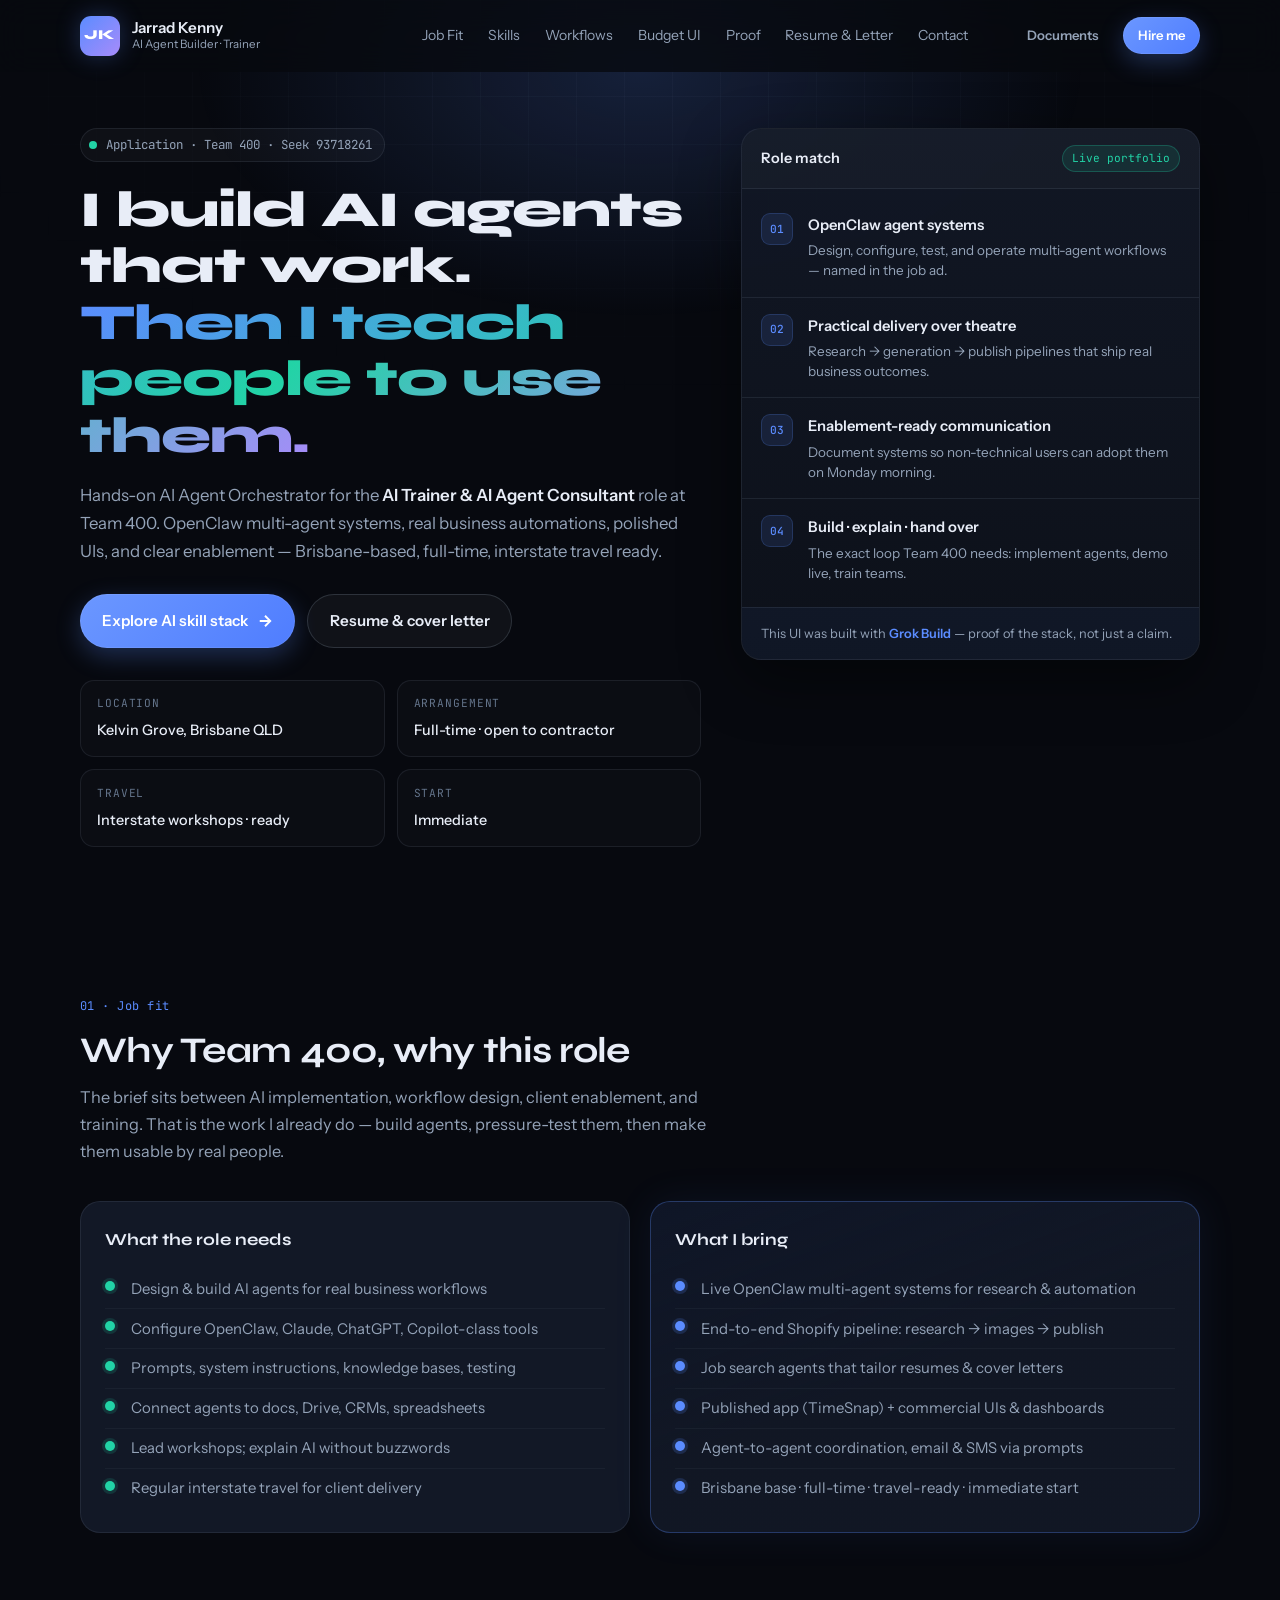
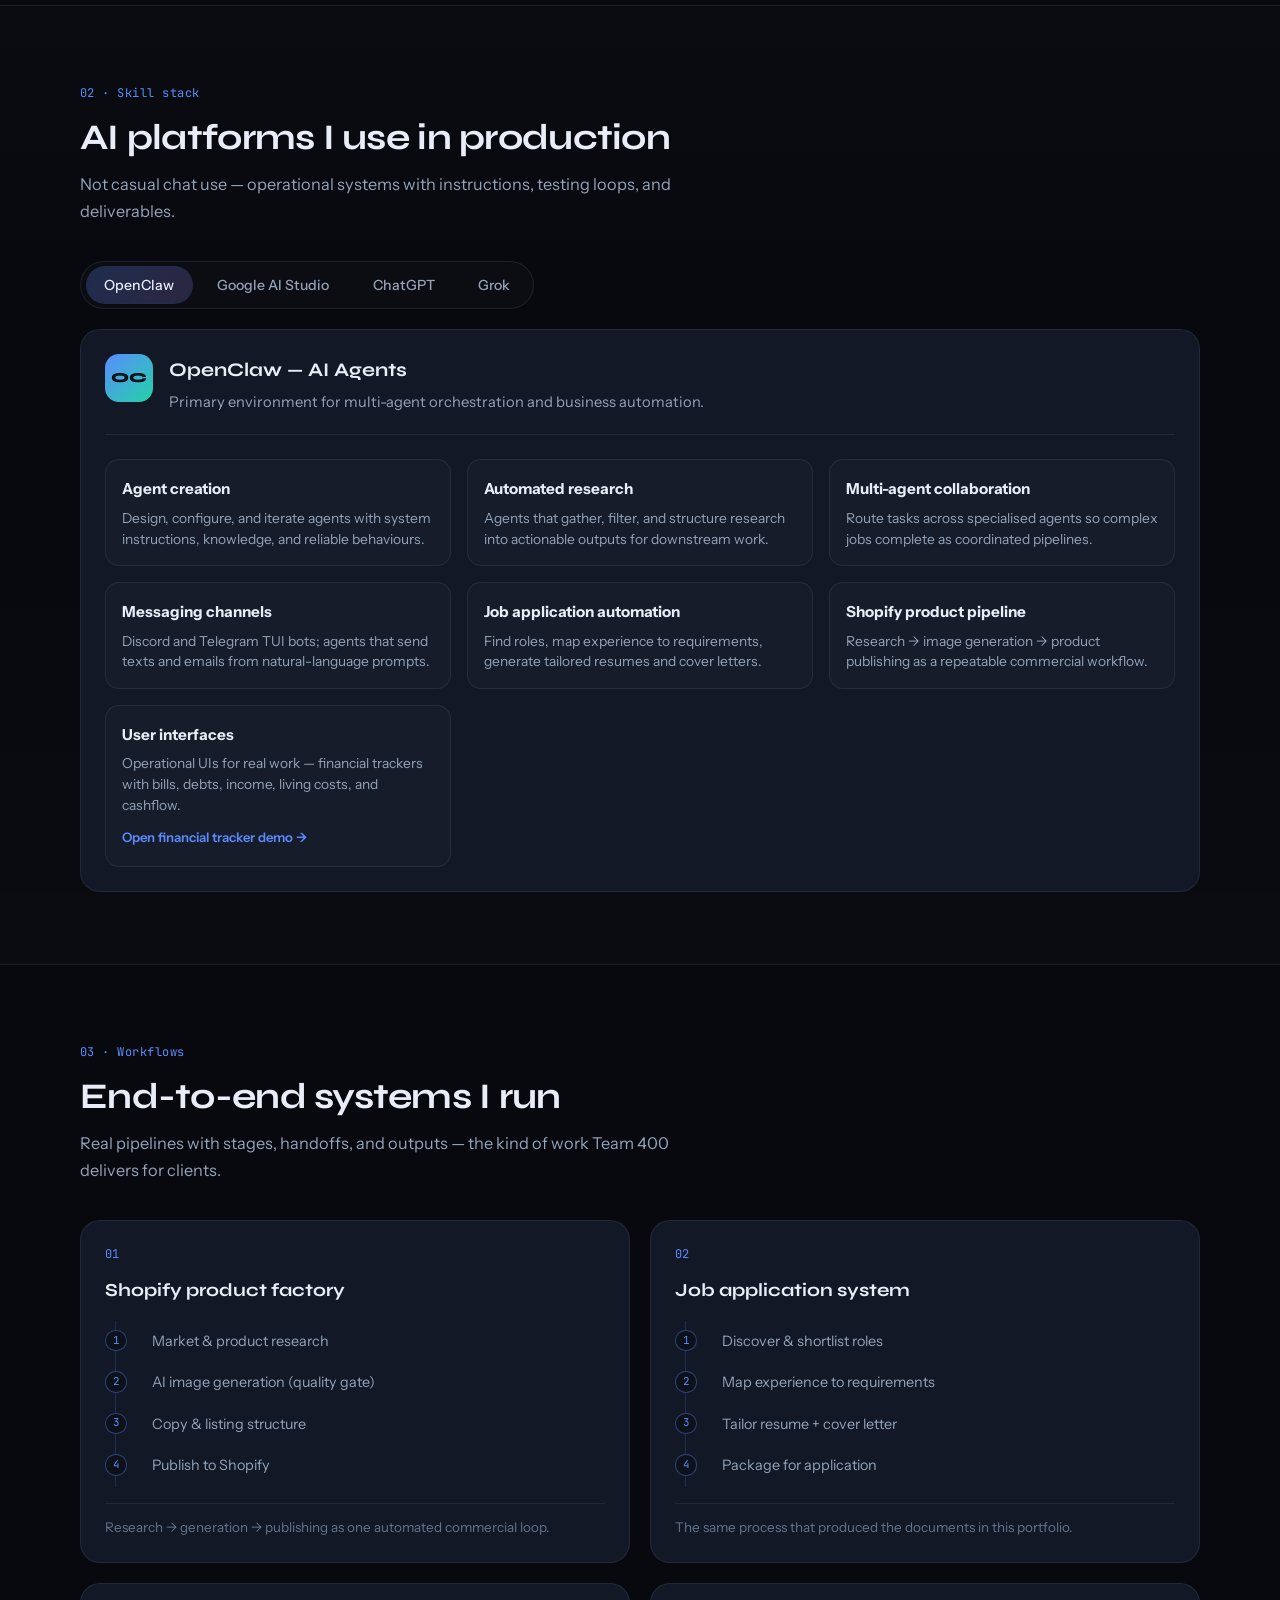
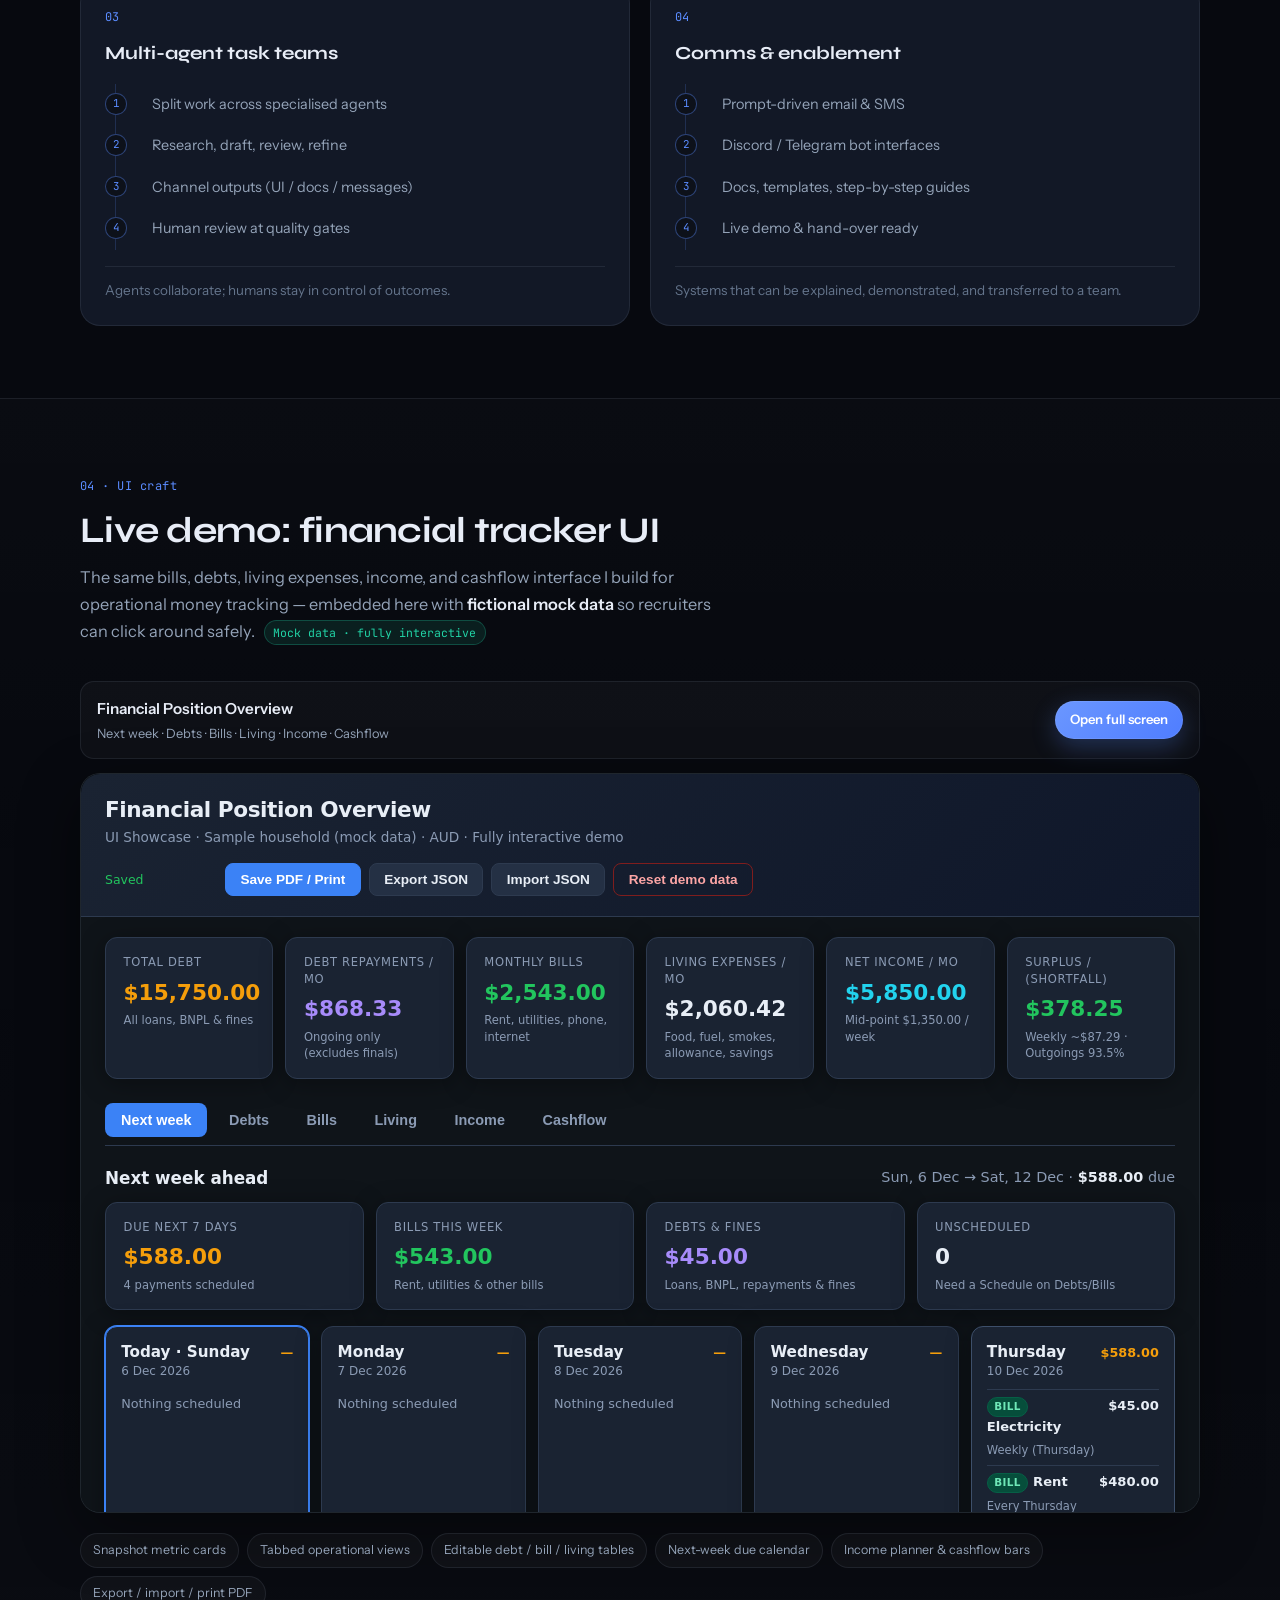
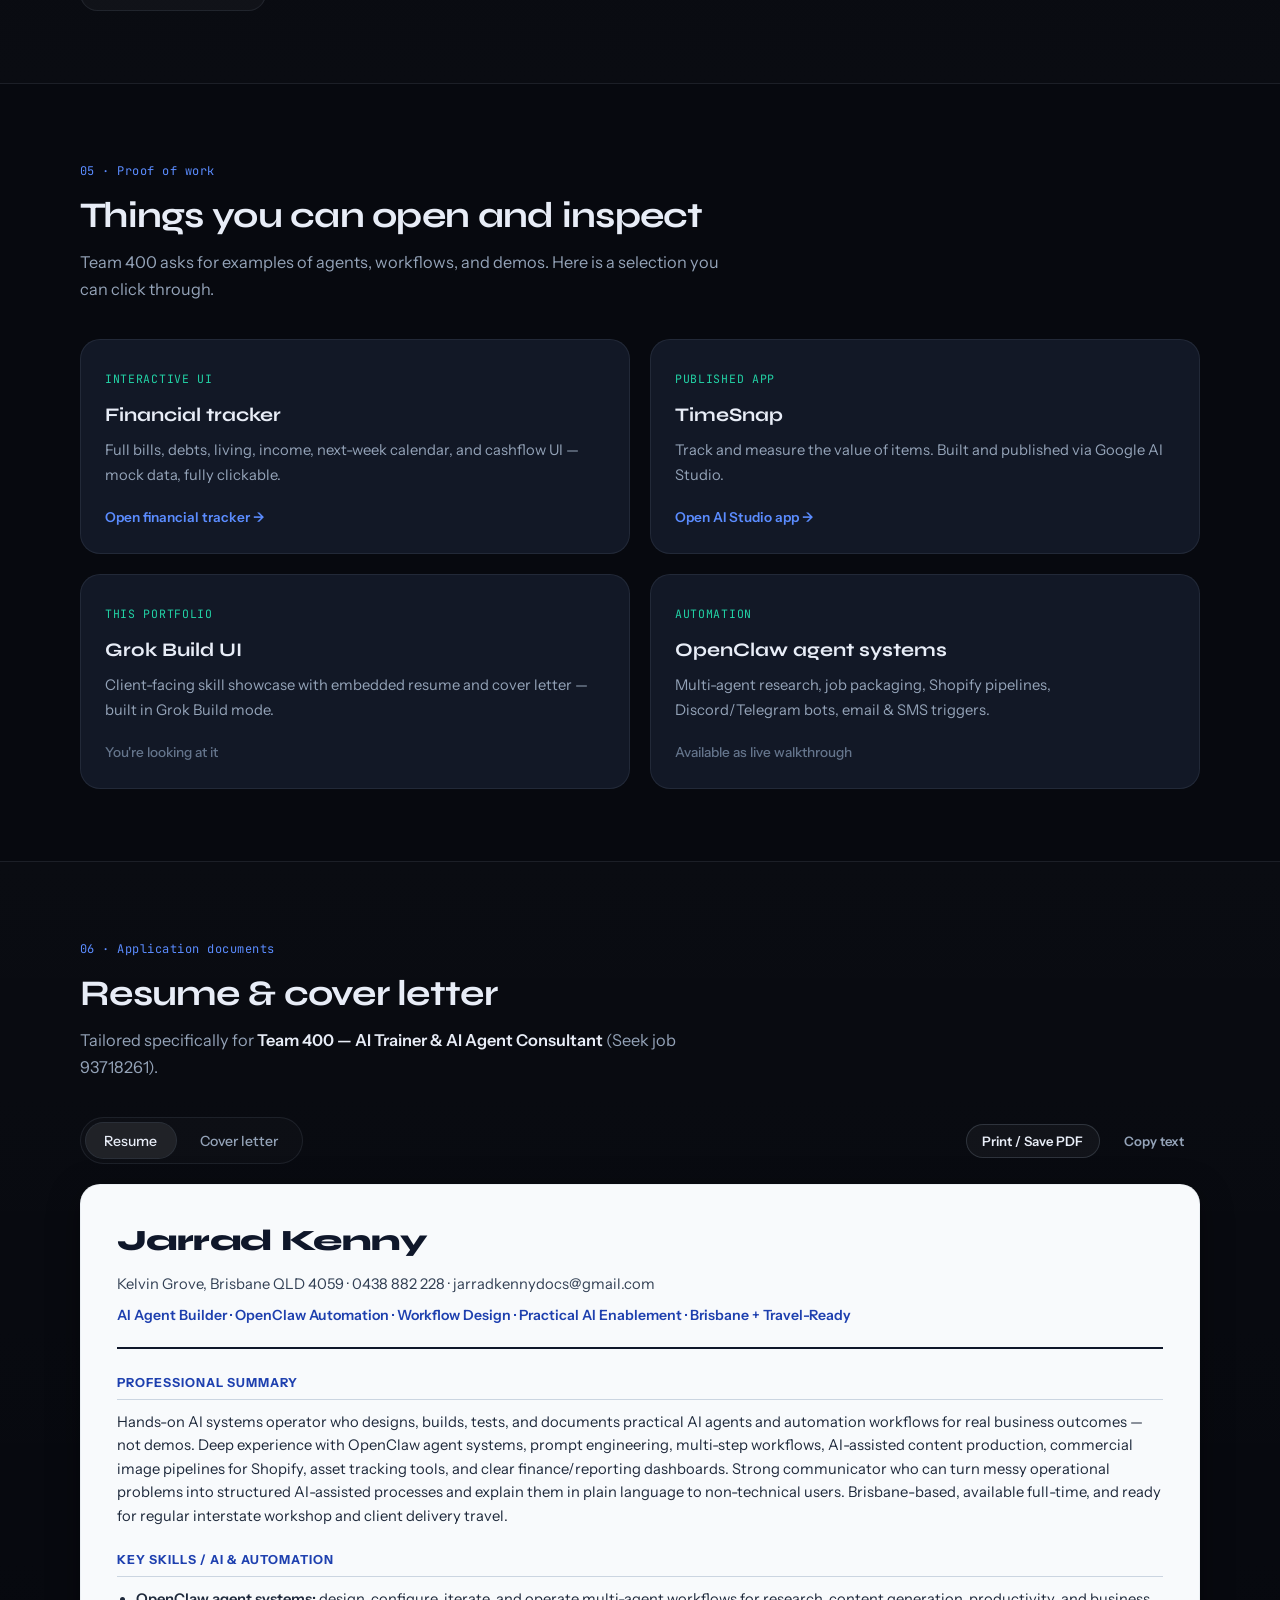
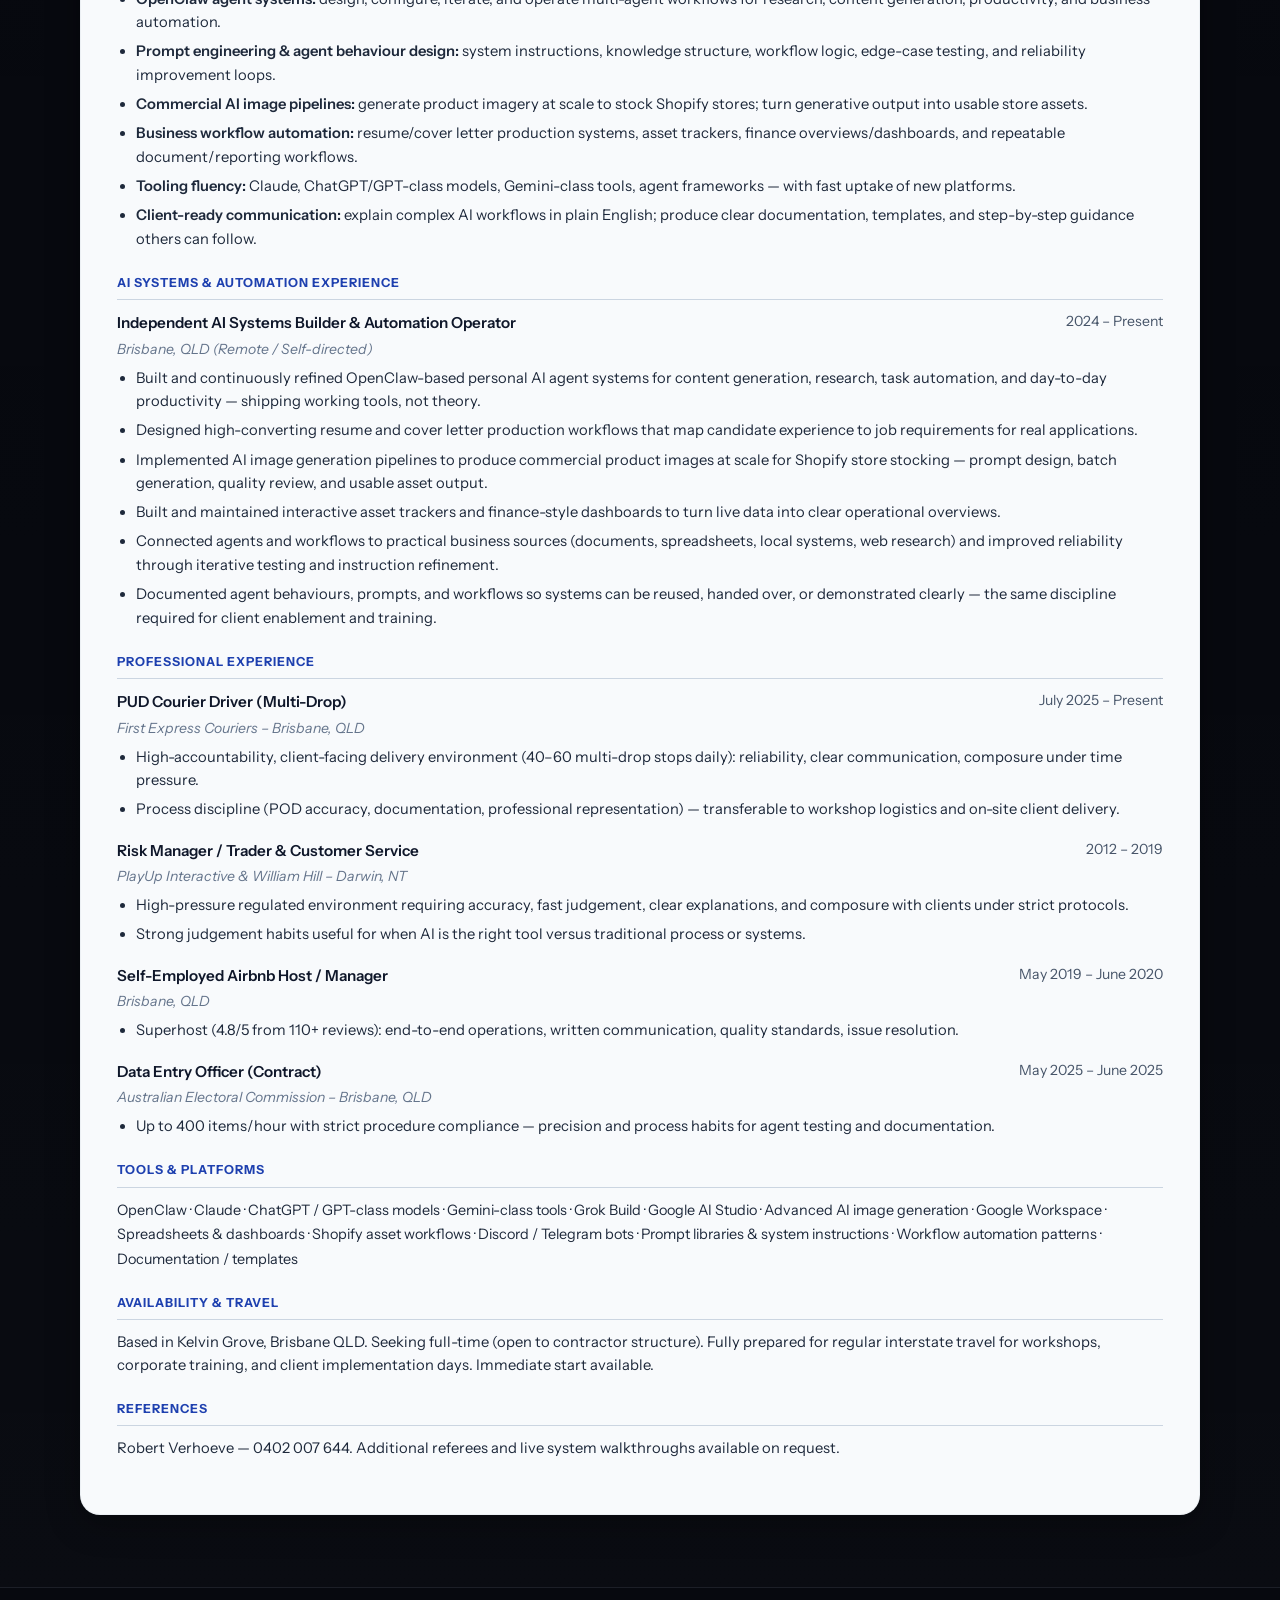
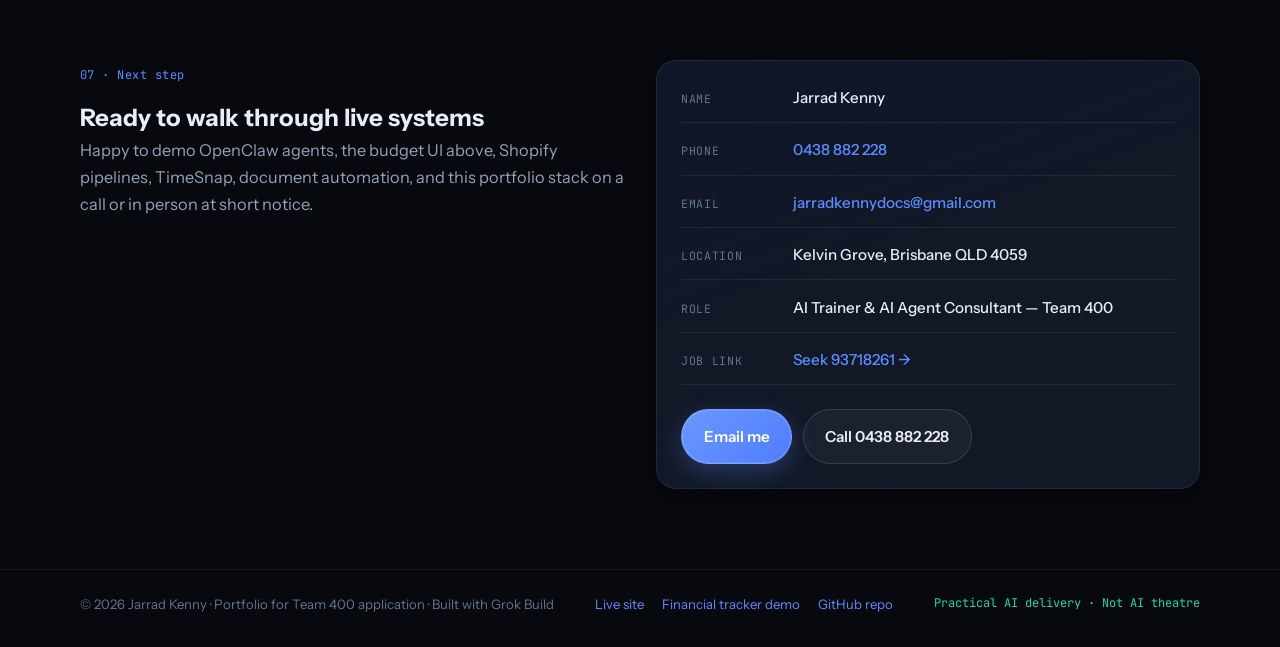
==== commit 33357d0b: "Embed financial tracker mock demo and add public GitHub Pages links." ====
--- a/index.html
+++ b/index.html
@@ -723,6 +723,11 @@
   <footer class="site-footer">
     <div class="container footer-inner">
       <p>© <span id="year"></span> Jarrad Kenny · Portfolio for Team 400 application · Built with Grok Build</p>
+      <p class="footer-links">
+        <a href="https://timesnapx.github.io/ai-skills-showcase/" target="_blank" rel="noopener noreferrer">Live site</a>
+        <a href="https://timesnapx.github.io/ai-skills-showcase/financial-tracker.html" target="_blank" rel="noopener noreferrer">Financial tracker demo</a>
+        <a href="https://github.com/TimeSnapX/ai-skills-showcase" target="_blank" rel="noopener noreferrer">GitHub repo</a>
+      </p>
       <p class="footer-note">Practical AI delivery · Not AI theatre</p>
     </div>
   </footer>
--- a/css/styles.css
+++ b/css/styles.css
@@ -1204,6 +1204,21 @@
   font-size: 0.75rem;
 }
 
+.footer-links {
+  display: flex;
+  flex-wrap: wrap;
+  gap: 0.75rem 1.1rem;
+  font-size: 0.82rem;
+}
+
+.footer-links a {
+  color: var(--accent);
+}
+
+.footer-links a:hover {
+  text-decoration: underline;
+}
+
 /* Mobile nav open state */
 body.nav-open {
   overflow: hidden;
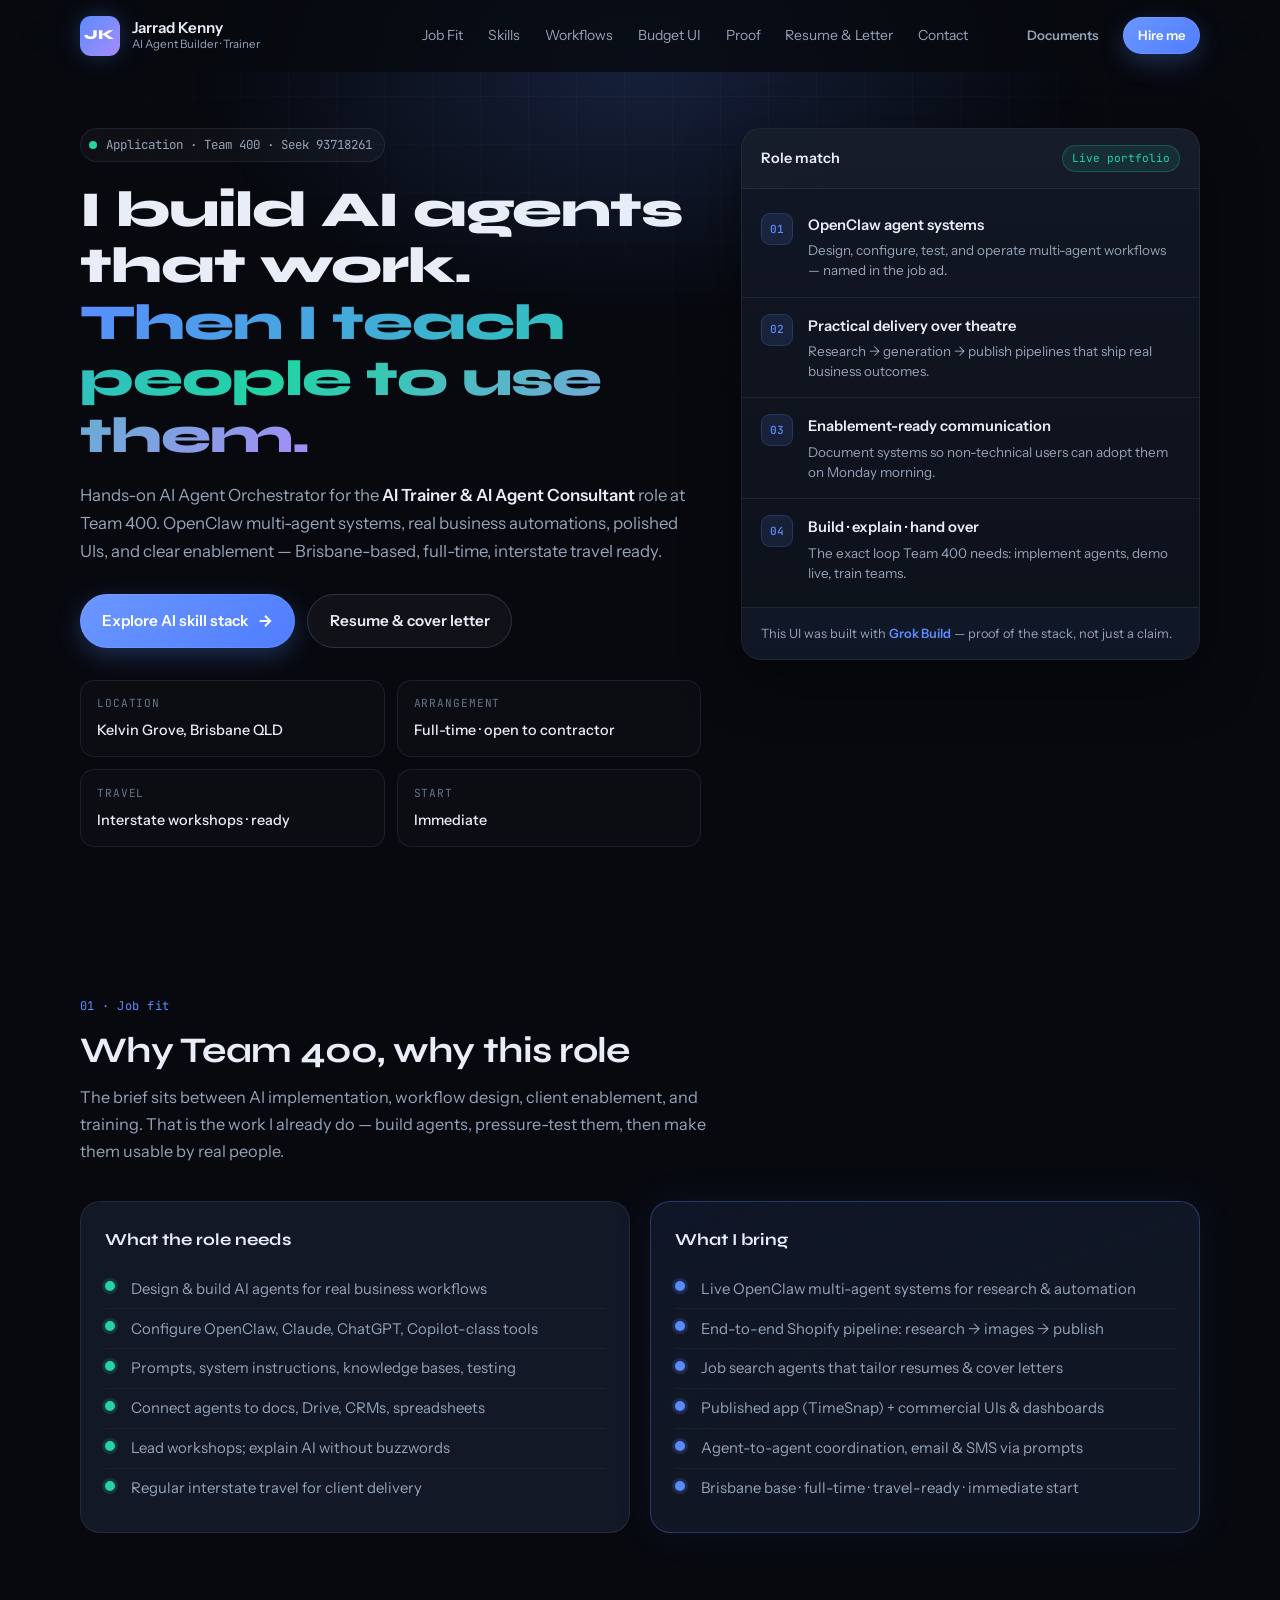
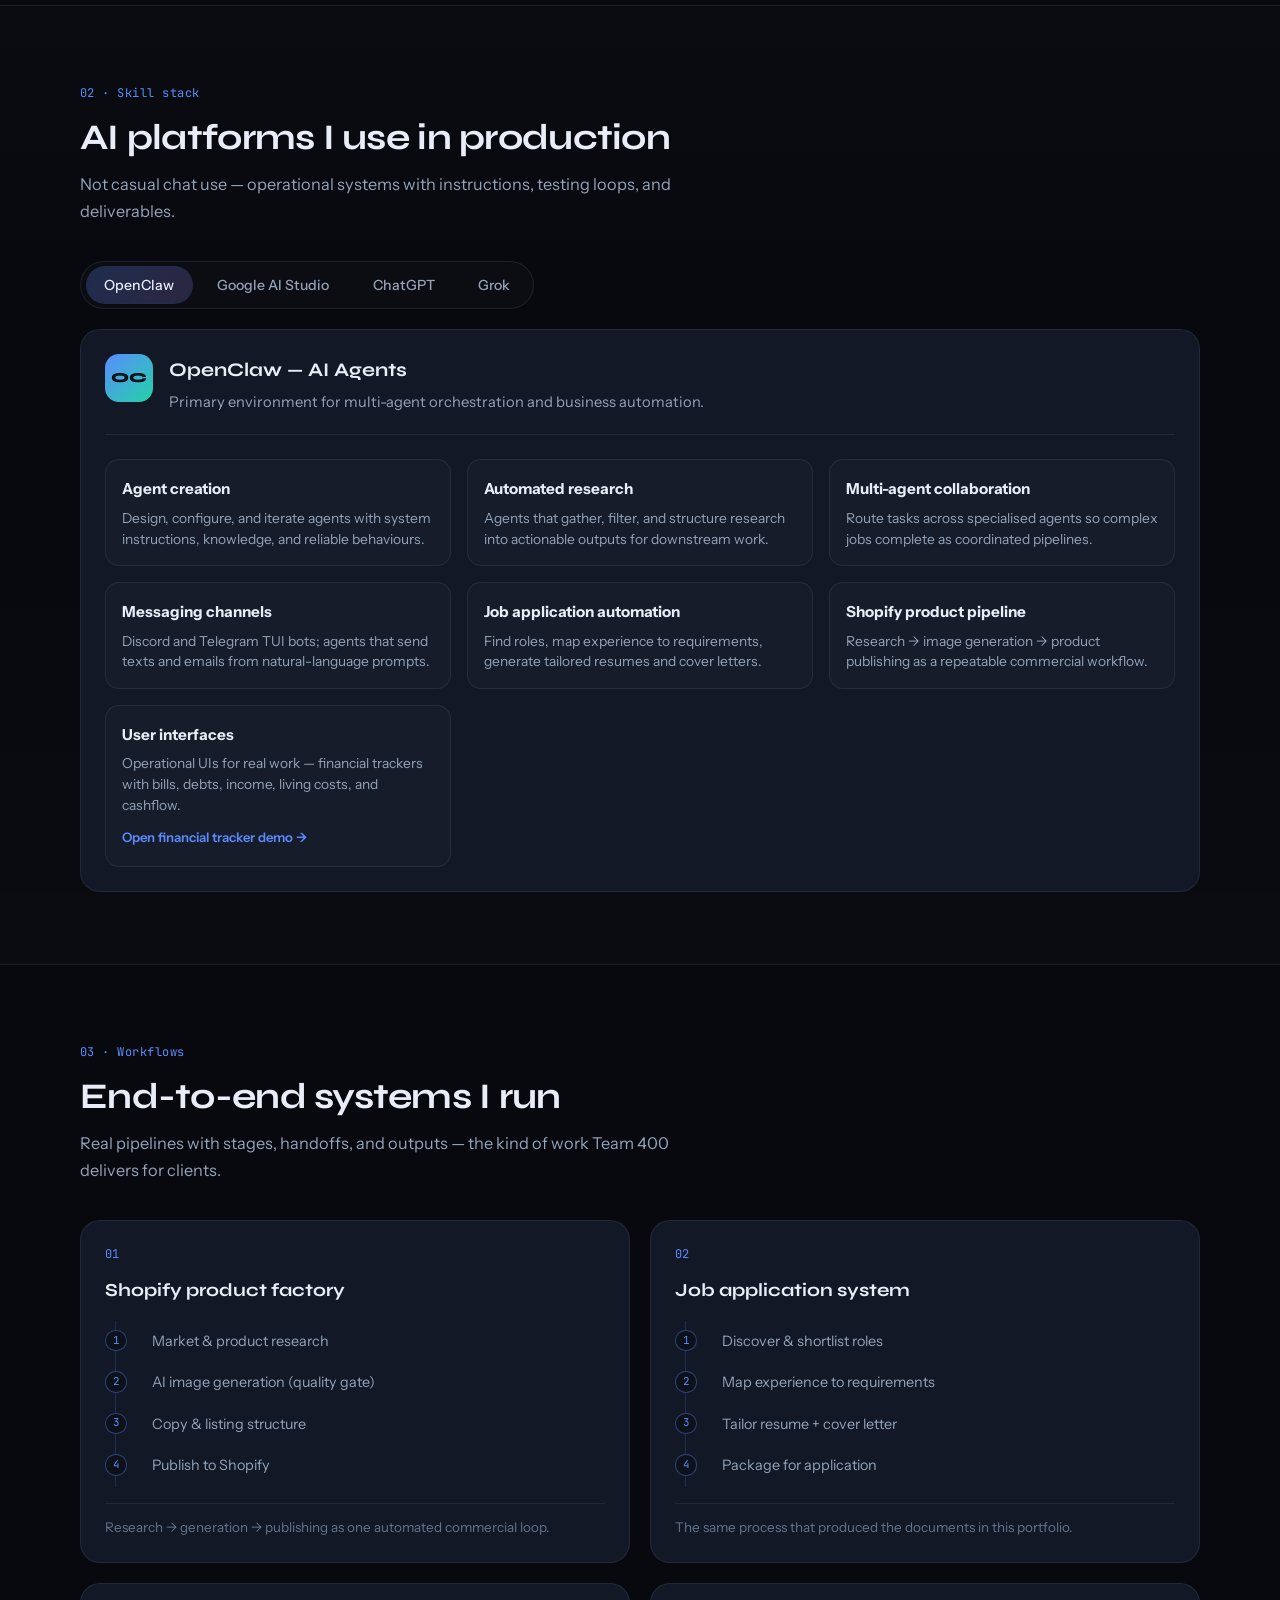
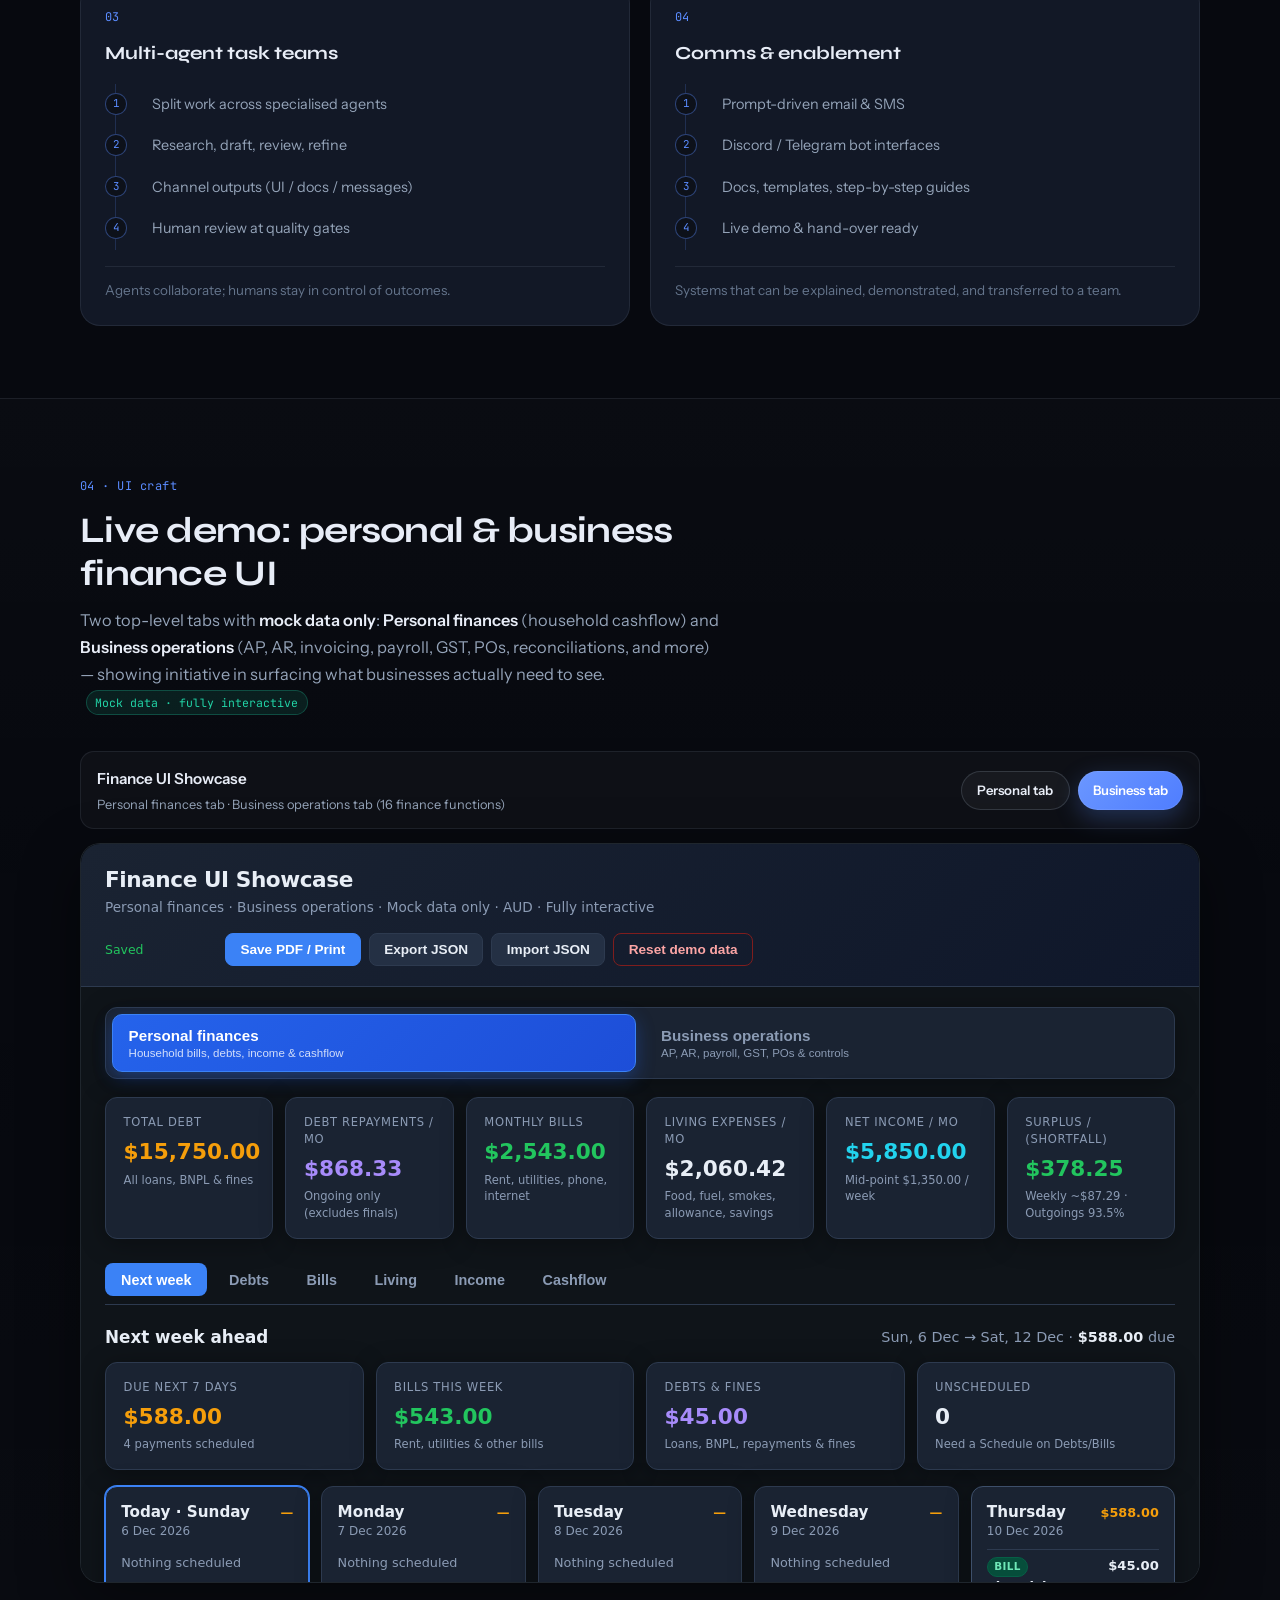
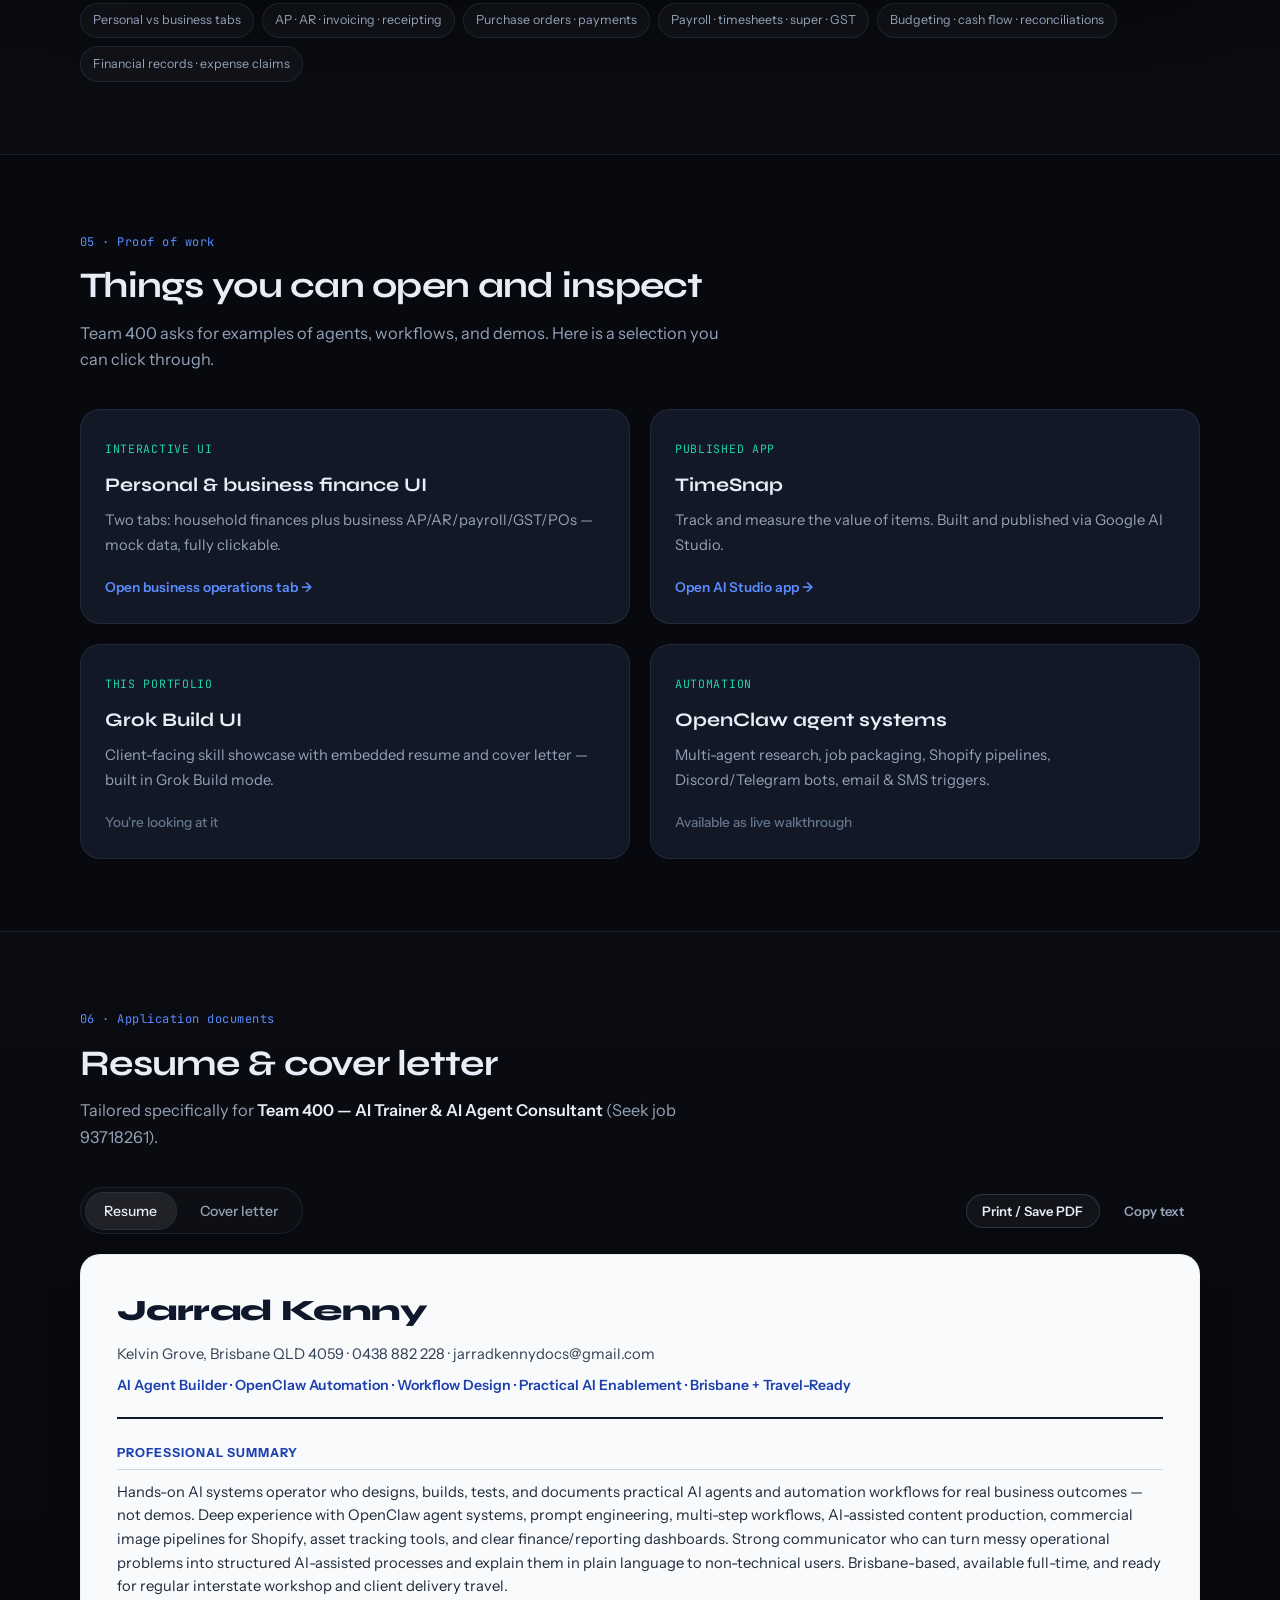
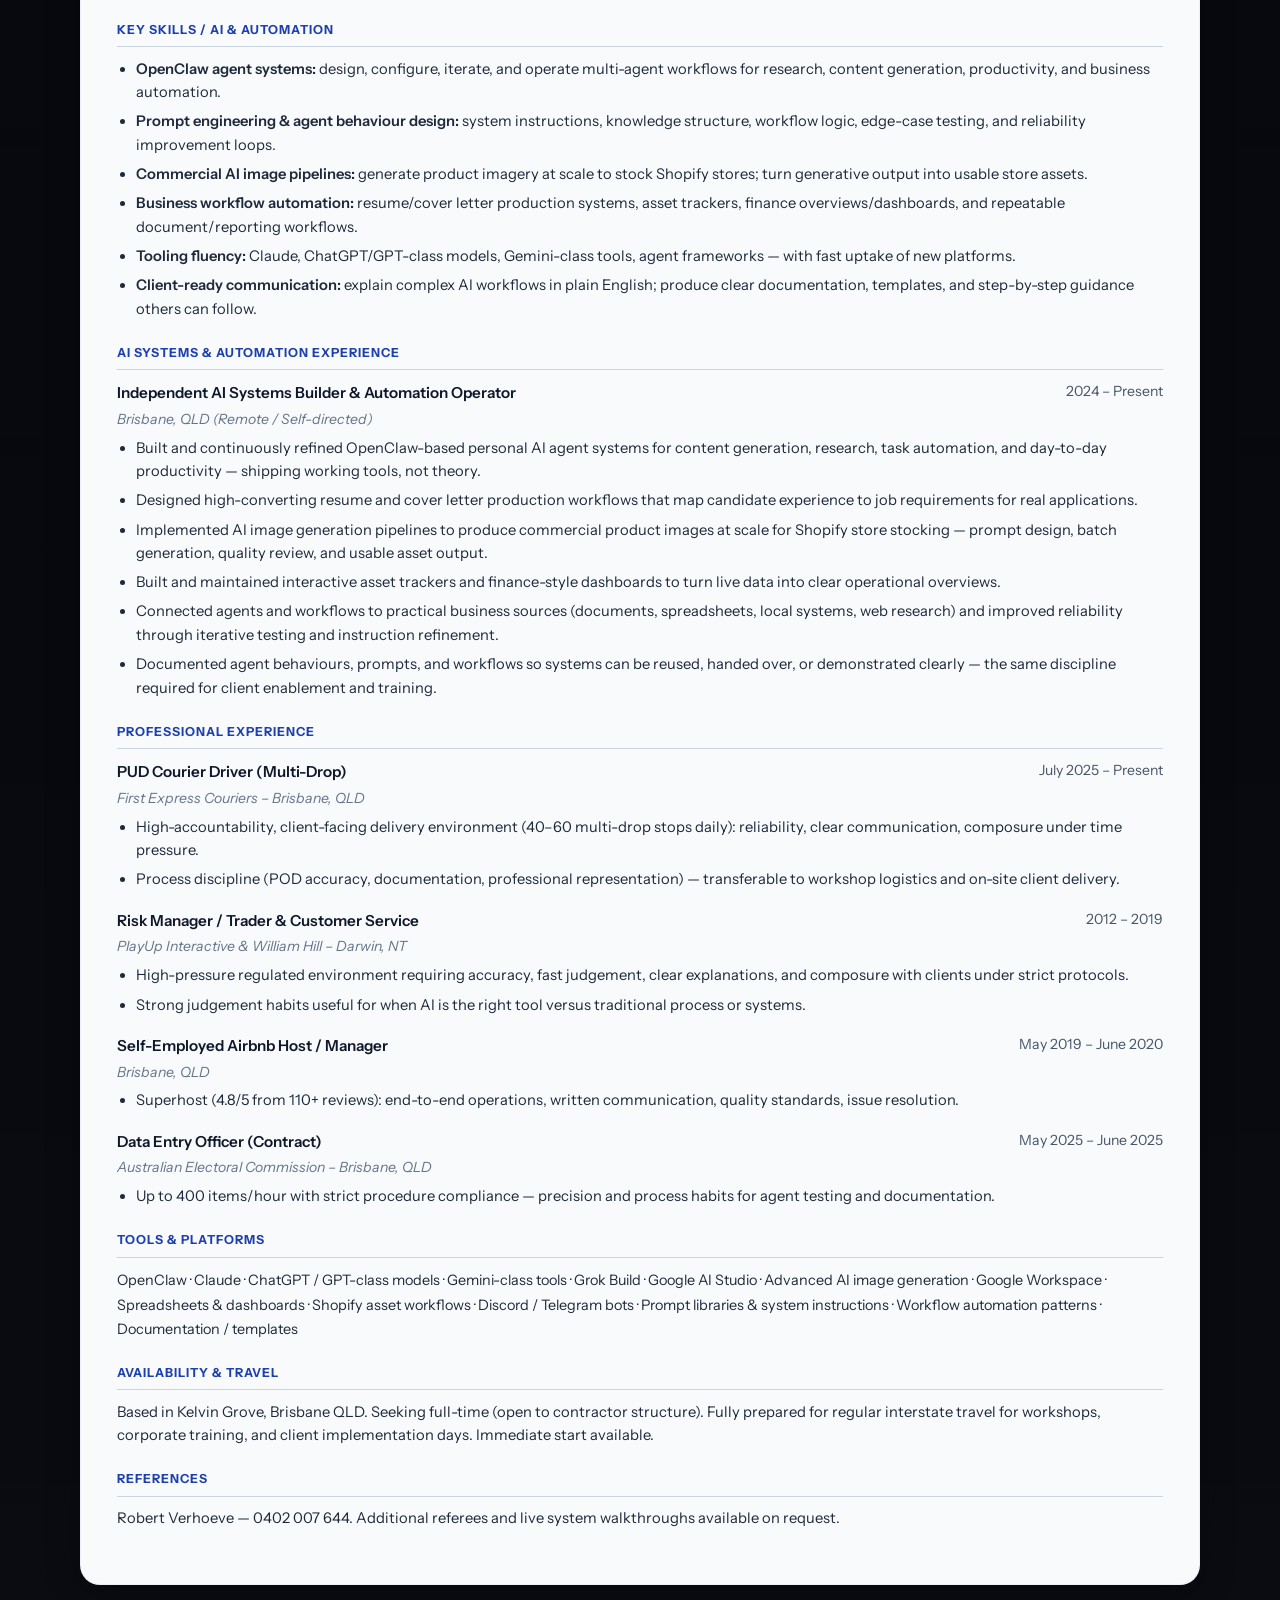
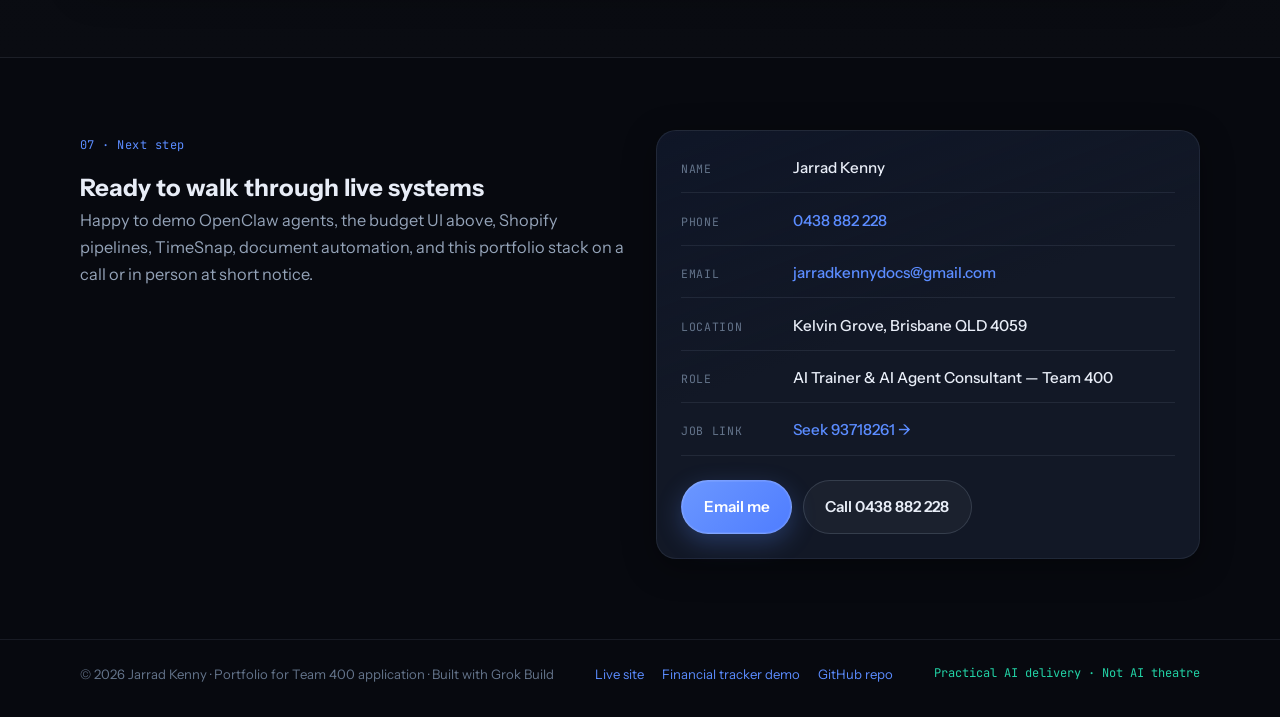
==== commit f1289b8e: "Add Personal vs Business finance tabs with mock business operations data." ====
--- a/index.html
+++ b/index.html
@@ -394,21 +394,24 @@
       <div class="container">
         <div class="section-head">
           <span class="section-tag">04 · UI craft</span>
-          <h2>Live demo: financial tracker UI</h2>
+          <h2>Live demo: personal &amp; business finance UI</h2>
           <p class="section-lead">
-            The same bills, debts, living expenses, income, and cashflow interface I build for operational money tracking —
-            embedded here with <strong>fictional mock data</strong> so recruiters can click around safely.
+            Two top-level tabs with <strong>mock data only</strong>:
+            <strong>Personal finances</strong> (household cashflow) and
+            <strong>Business operations</strong> (AP, AR, invoicing, payroll, GST, POs, reconciliations, and more) —
+            showing initiative in surfacing what businesses actually need to see.
             <span class="demo-badge">Mock data · fully interactive</span>
           </p>
         </div>
 
         <div class="tracker-toolbar">
           <div class="tracker-toolbar-copy">
-            <strong>Financial Position Overview</strong>
-            <span>Next week · Debts · Bills · Living · Income · Cashflow</span>
+            <strong>Finance UI Showcase</strong>
+            <span>Personal finances tab · Business operations tab (16 finance functions)</span>
           </div>
           <div class="tracker-toolbar-actions">
-            <a class="btn btn-primary btn-sm" href="financial-tracker.html" target="_blank" rel="noopener noreferrer">Open full screen</a>
+            <a class="btn btn-secondary btn-sm" href="financial-tracker.html" target="_blank" rel="noopener noreferrer">Personal tab</a>
+            <a class="btn btn-primary btn-sm" href="financial-tracker.html#business" target="_blank" rel="noopener noreferrer">Business tab</a>
           </div>
         </div>
 
@@ -416,18 +419,18 @@
           <iframe
             class="tracker-frame"
             src="financial-tracker.html"
-            title="Financial tracker UI showcase with mock data"
+            title="Personal and business finance UI showcase with mock data"
             loading="lazy"
           ></iframe>
         </div>
 
         <ul class="ui-capability-strip" aria-label="UI capabilities demonstrated">
-          <li>Snapshot metric cards</li>
-          <li>Tabbed operational views</li>
-          <li>Editable debt / bill / living tables</li>
-          <li>Next-week due calendar</li>
-          <li>Income planner &amp; cashflow bars</li>
-          <li>Export / import / print PDF</li>
+          <li>Personal vs business tabs</li>
+          <li>AP · AR · invoicing · receipting</li>
+          <li>Purchase orders · payments</li>
+          <li>Payroll · timesheets · super · GST</li>
+          <li>Budgeting · cash flow · reconciliations</li>
+          <li>Financial records · expense claims</li>
         </ul>
       </div>
     </section>
@@ -443,11 +446,11 @@
         </div>
 
         <div class="proof-grid">
-                    <a class="proof-card" href="financial-tracker.html" target="_blank" rel="noopener noreferrer">
+                    <a class="proof-card" href="financial-tracker.html#business" target="_blank" rel="noopener noreferrer">
             <span class="proof-type">Interactive UI</span>
-            <h3>Financial tracker</h3>
-            <p>Full bills, debts, living, income, next-week calendar, and cashflow UI — mock data, fully clickable.</p>
-            <span class="proof-cta">Open financial tracker →</span>
+            <h3>Personal &amp; business finance UI</h3>
+            <p>Two tabs: household finances plus business AP/AR/payroll/GST/POs — mock data, fully clickable.</p>
+            <span class="proof-cta">Open business operations tab →</span>
           </a>
           <a class="proof-card" href="https://ai.studio/apps/890e7565-68e1-4e34-b2cd-bc14cb272db1" target="_blank" rel="noopener noreferrer">
             <span class="proof-type">Published app</span>
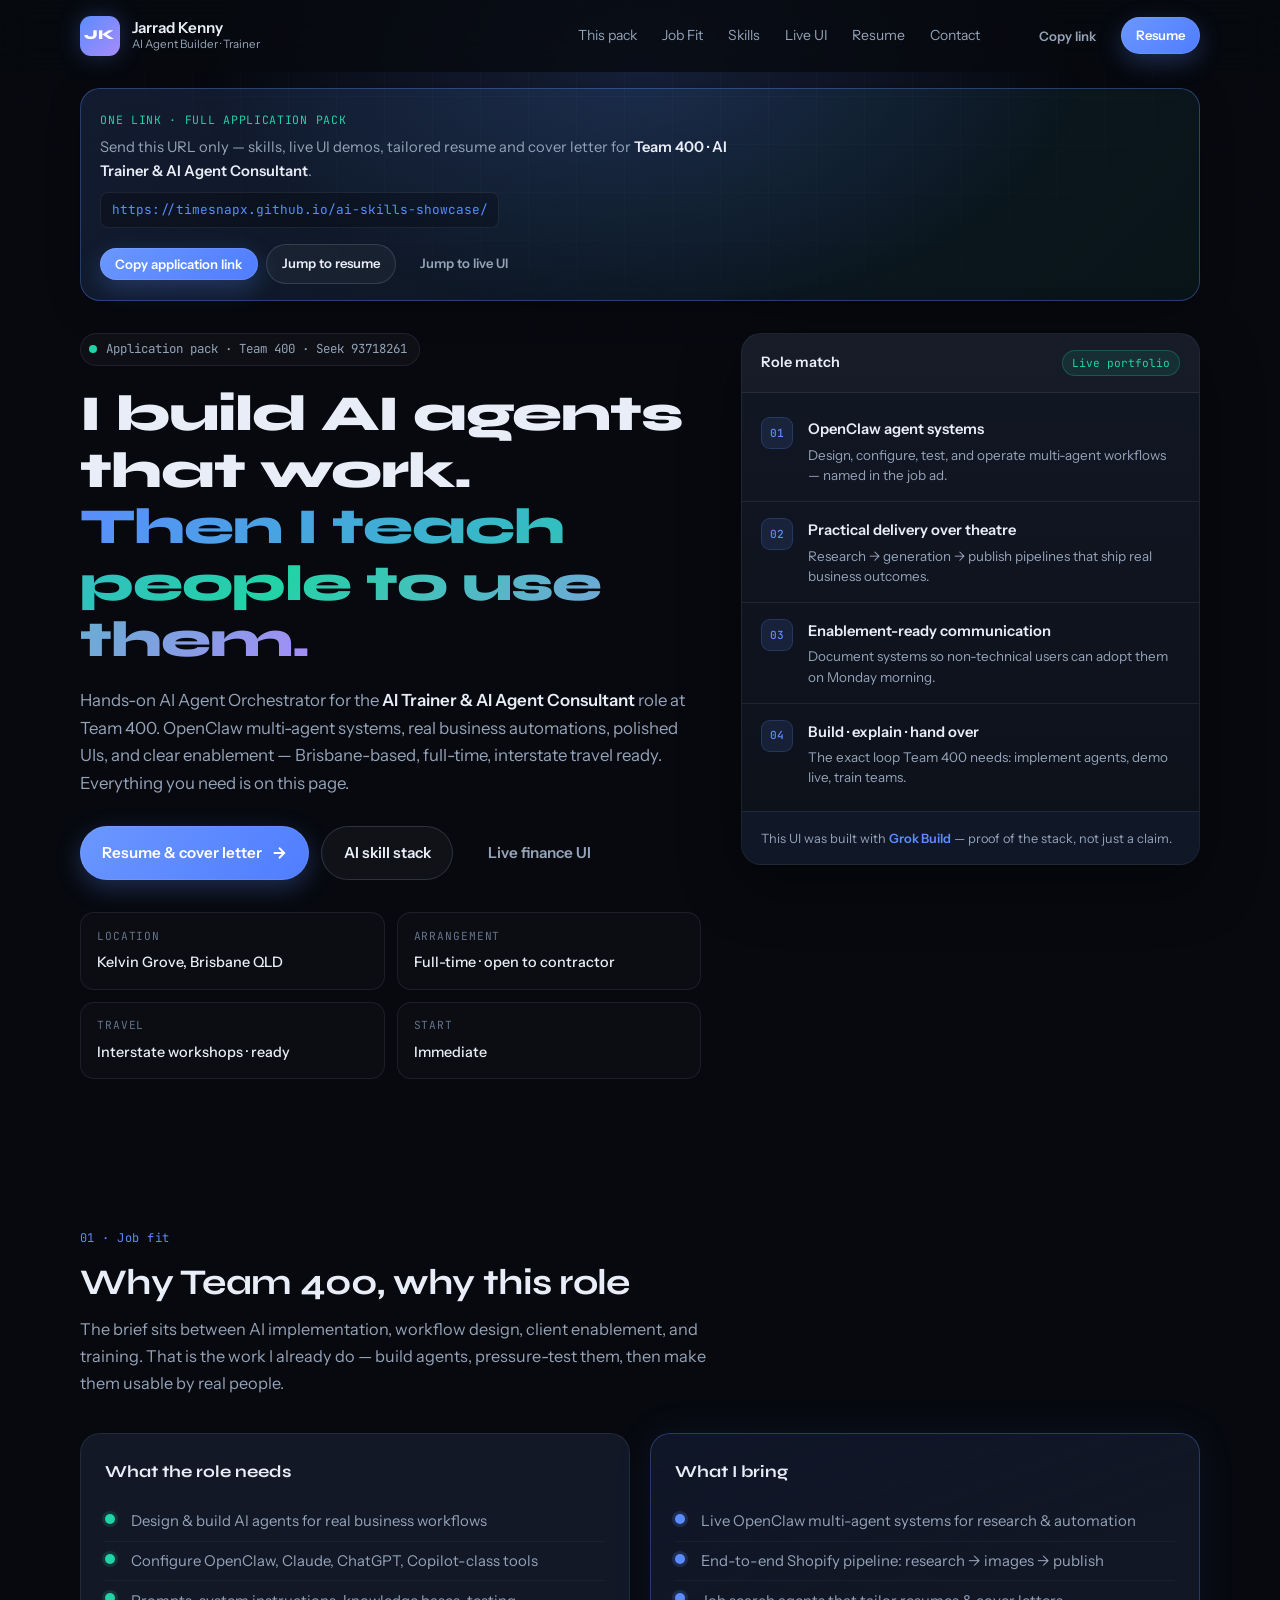
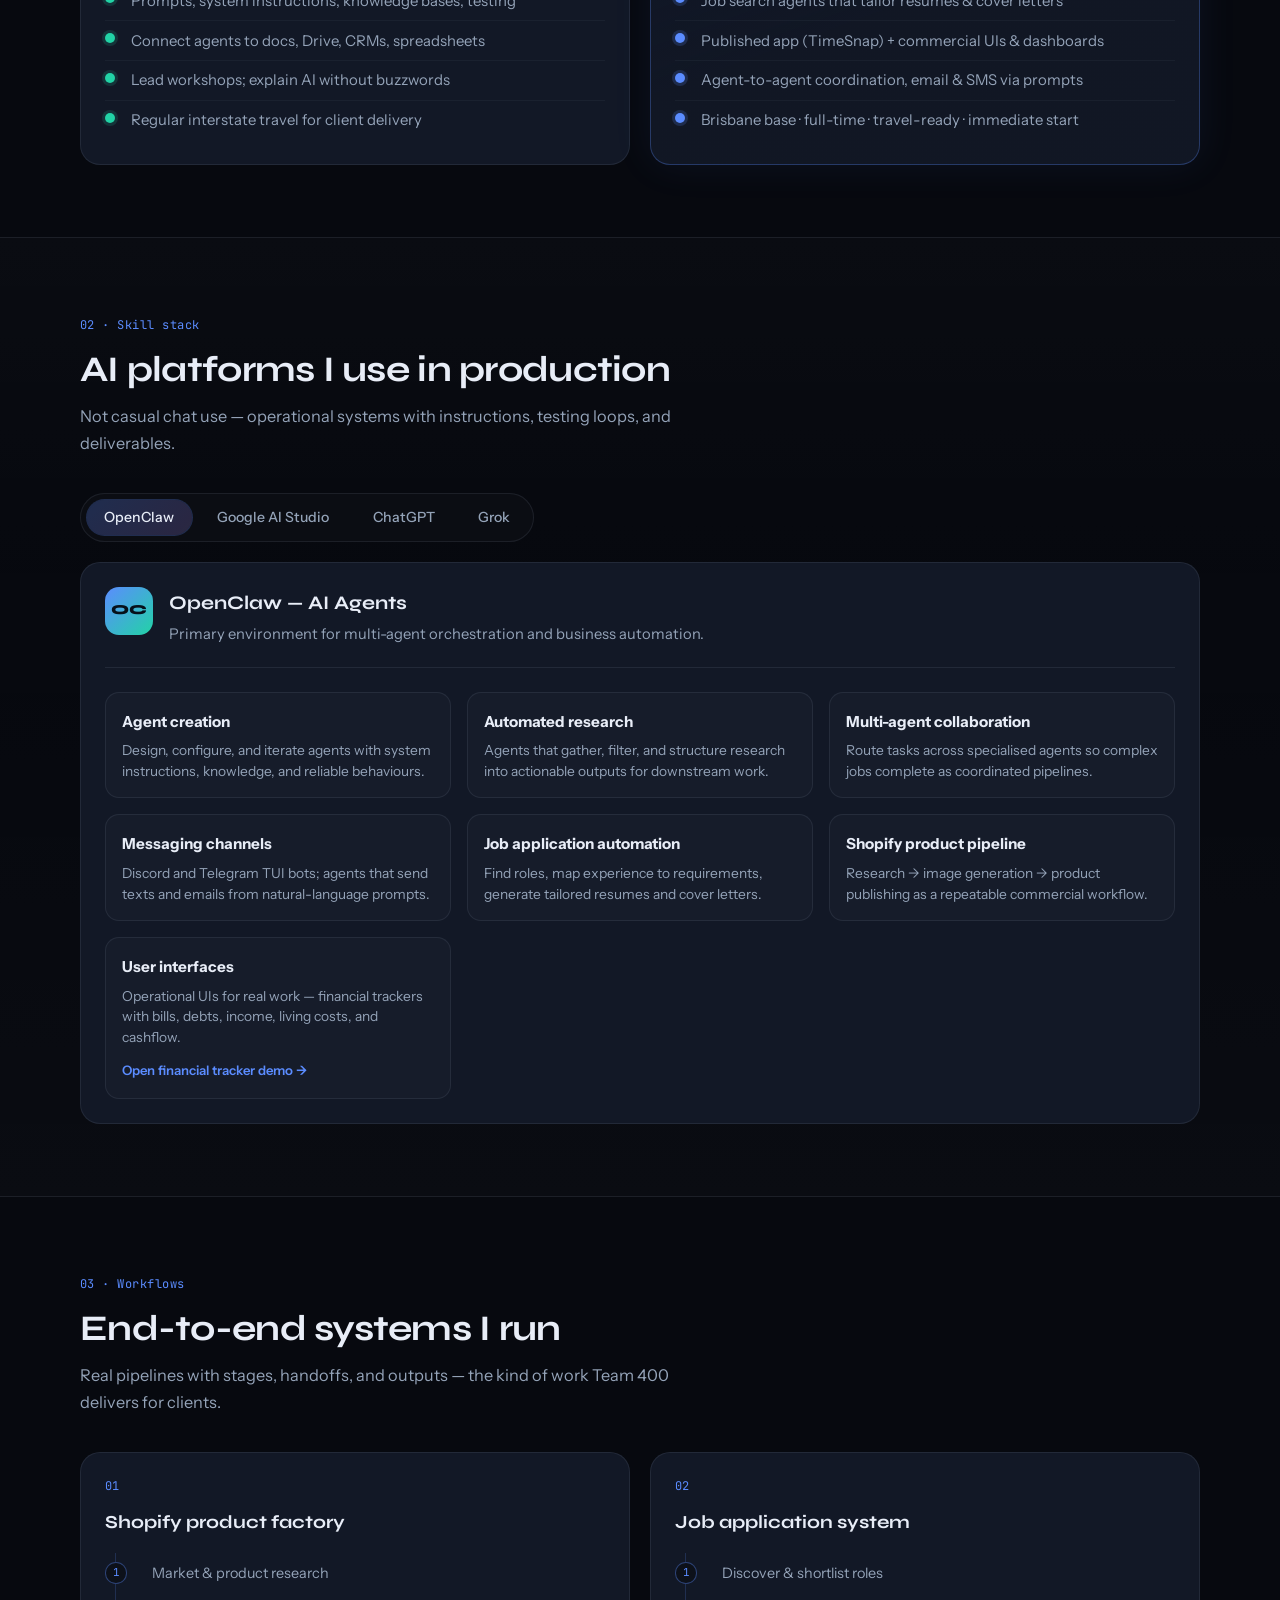
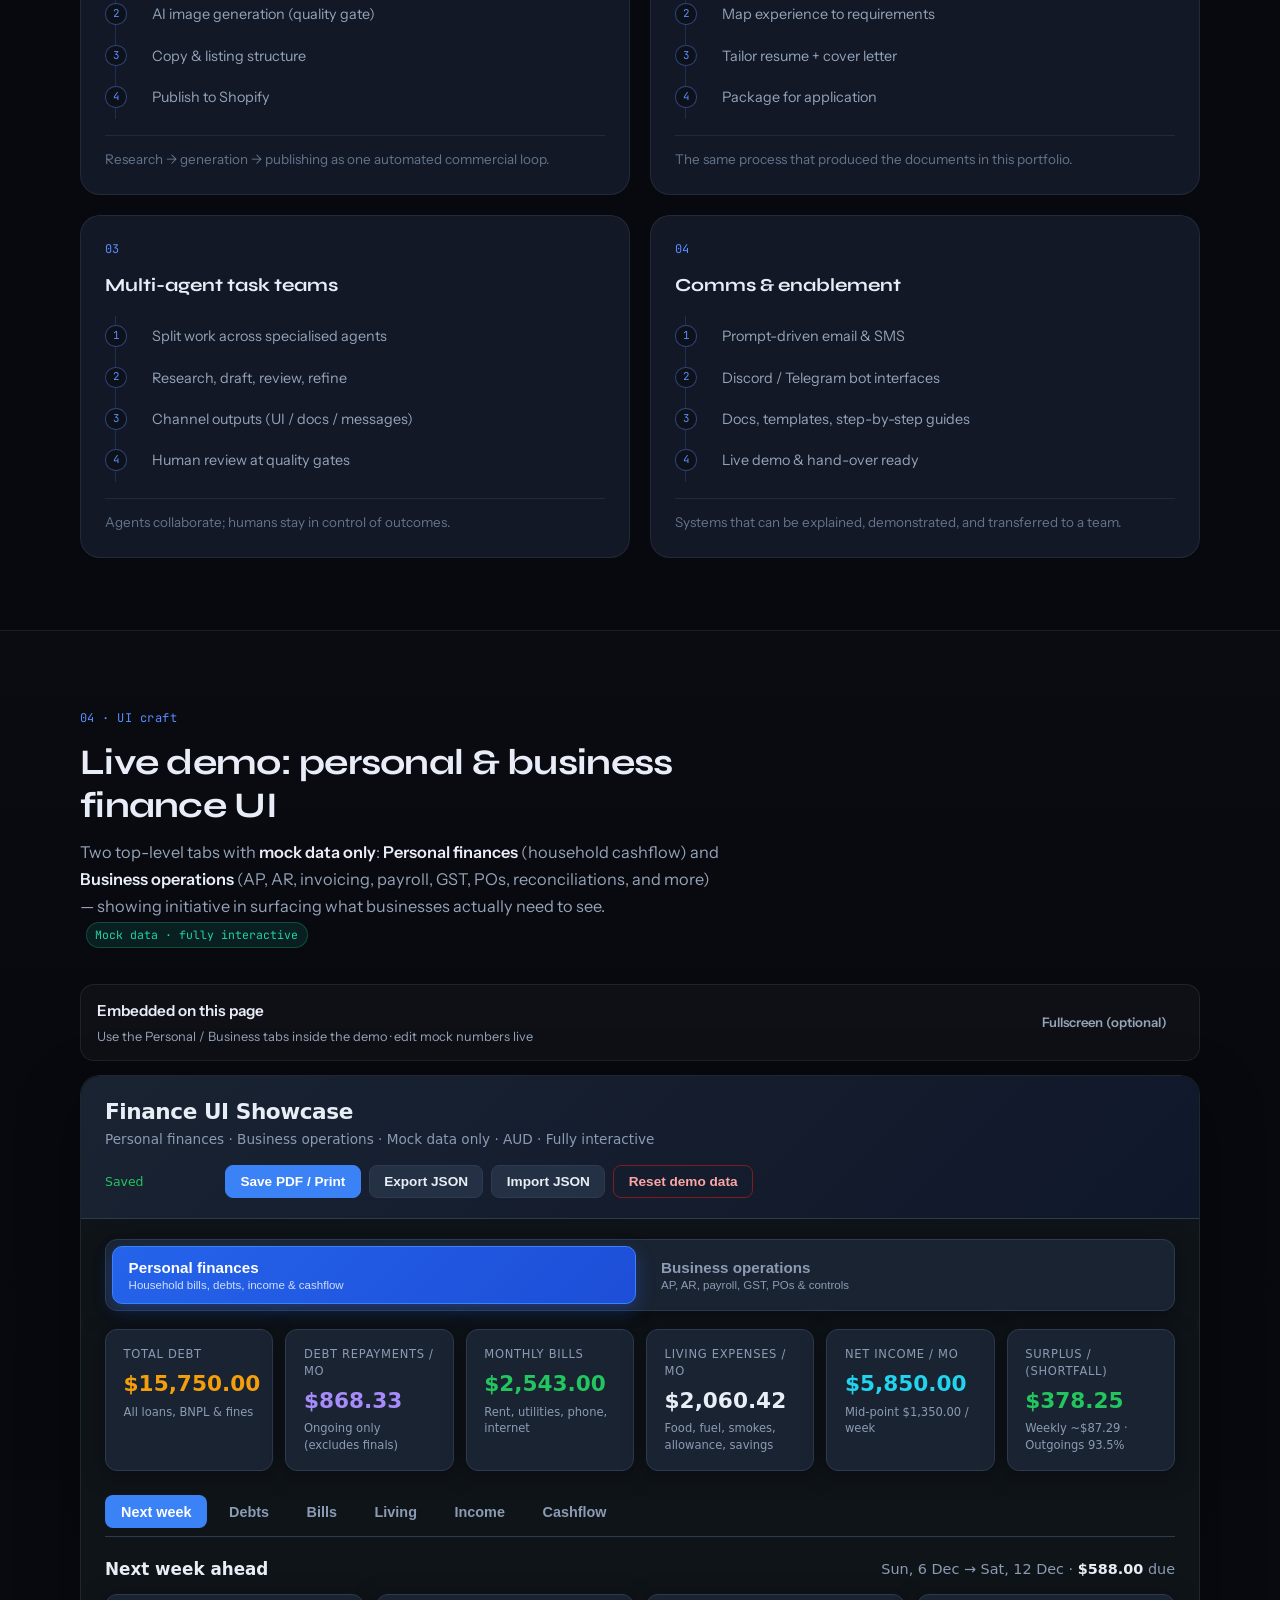
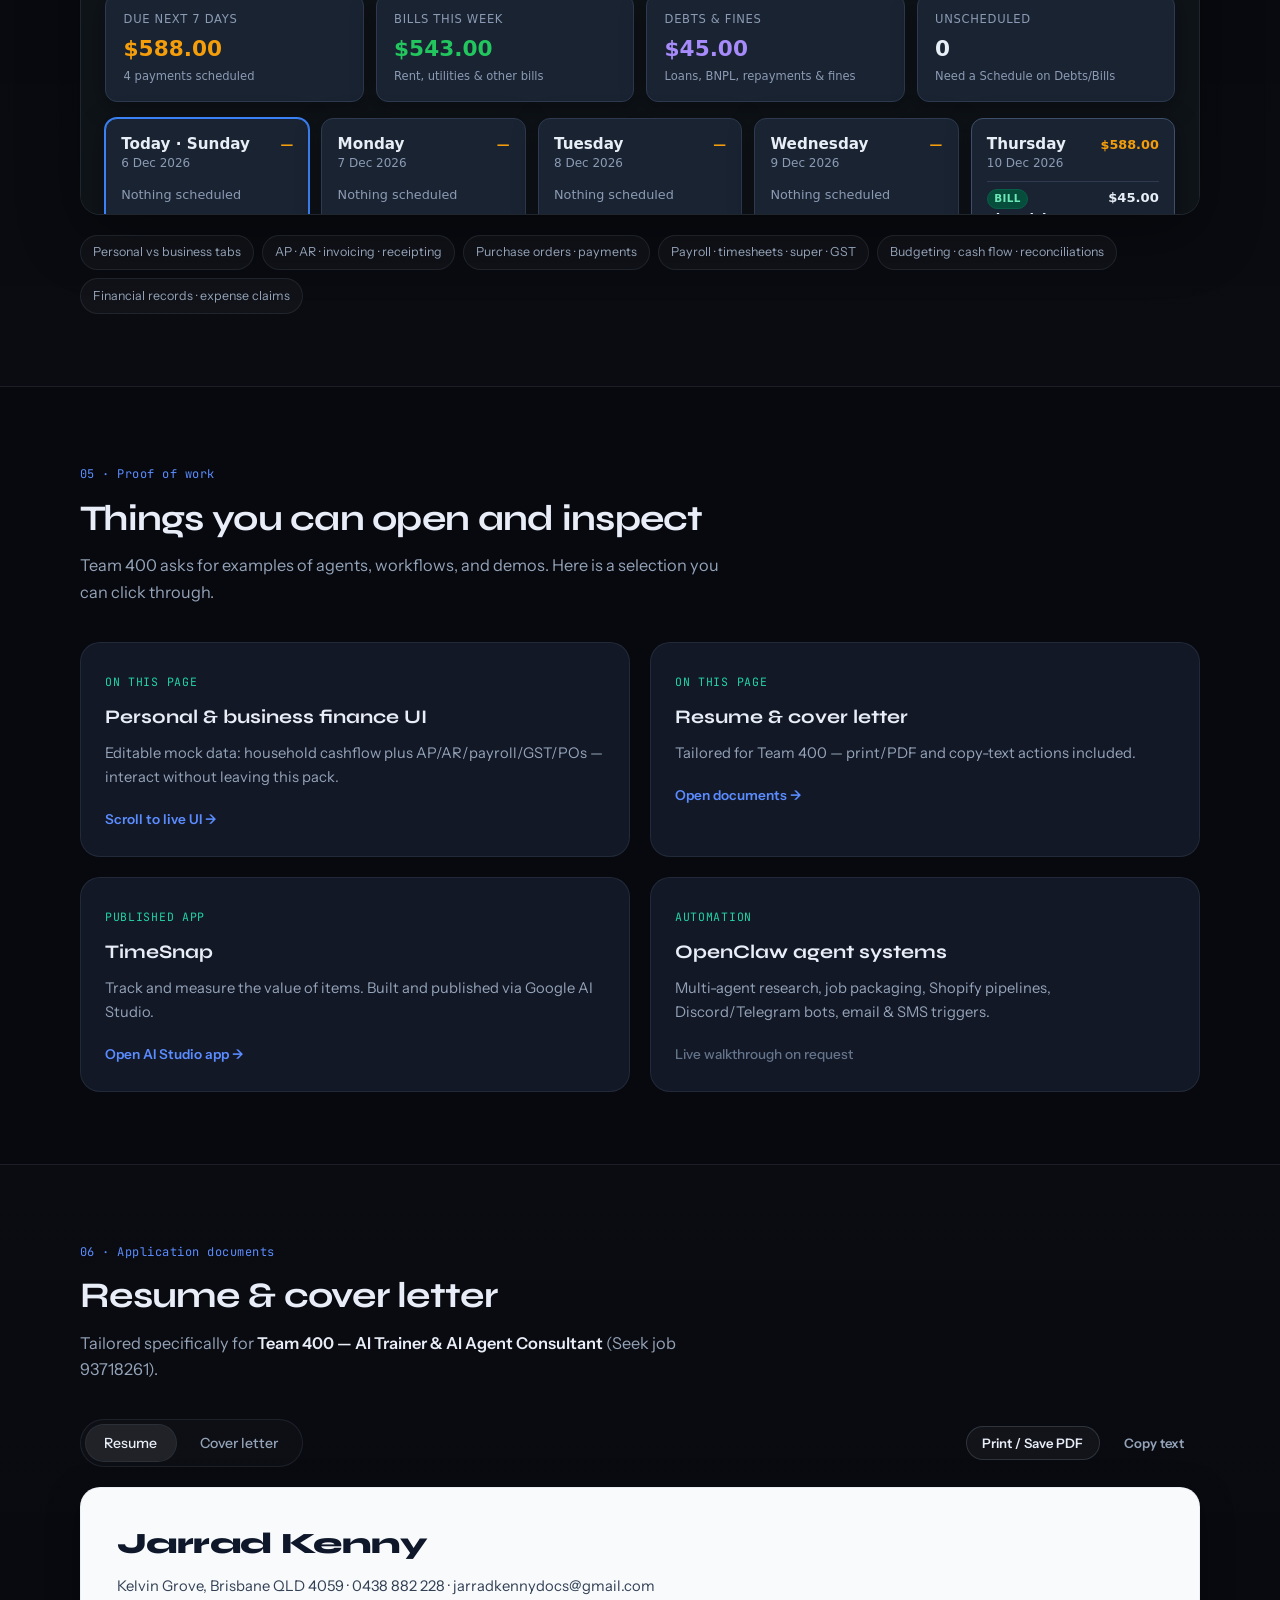
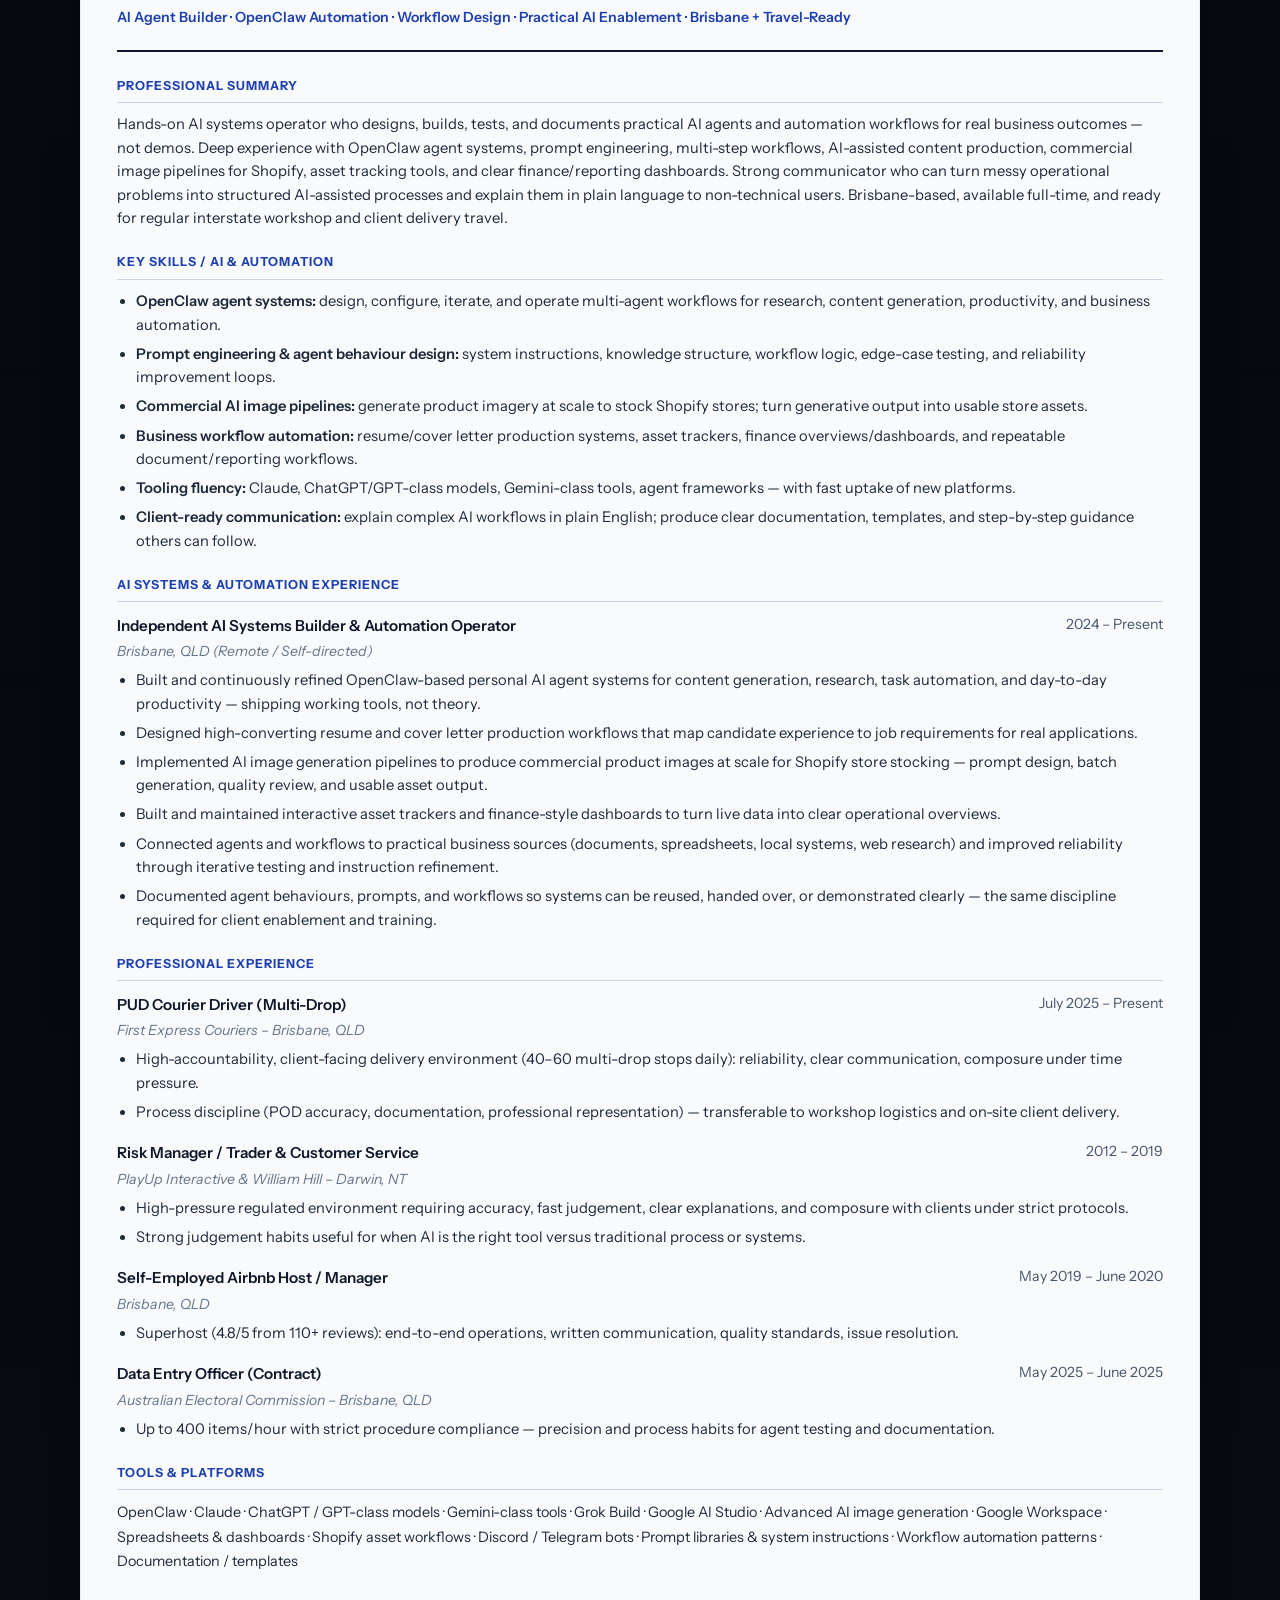
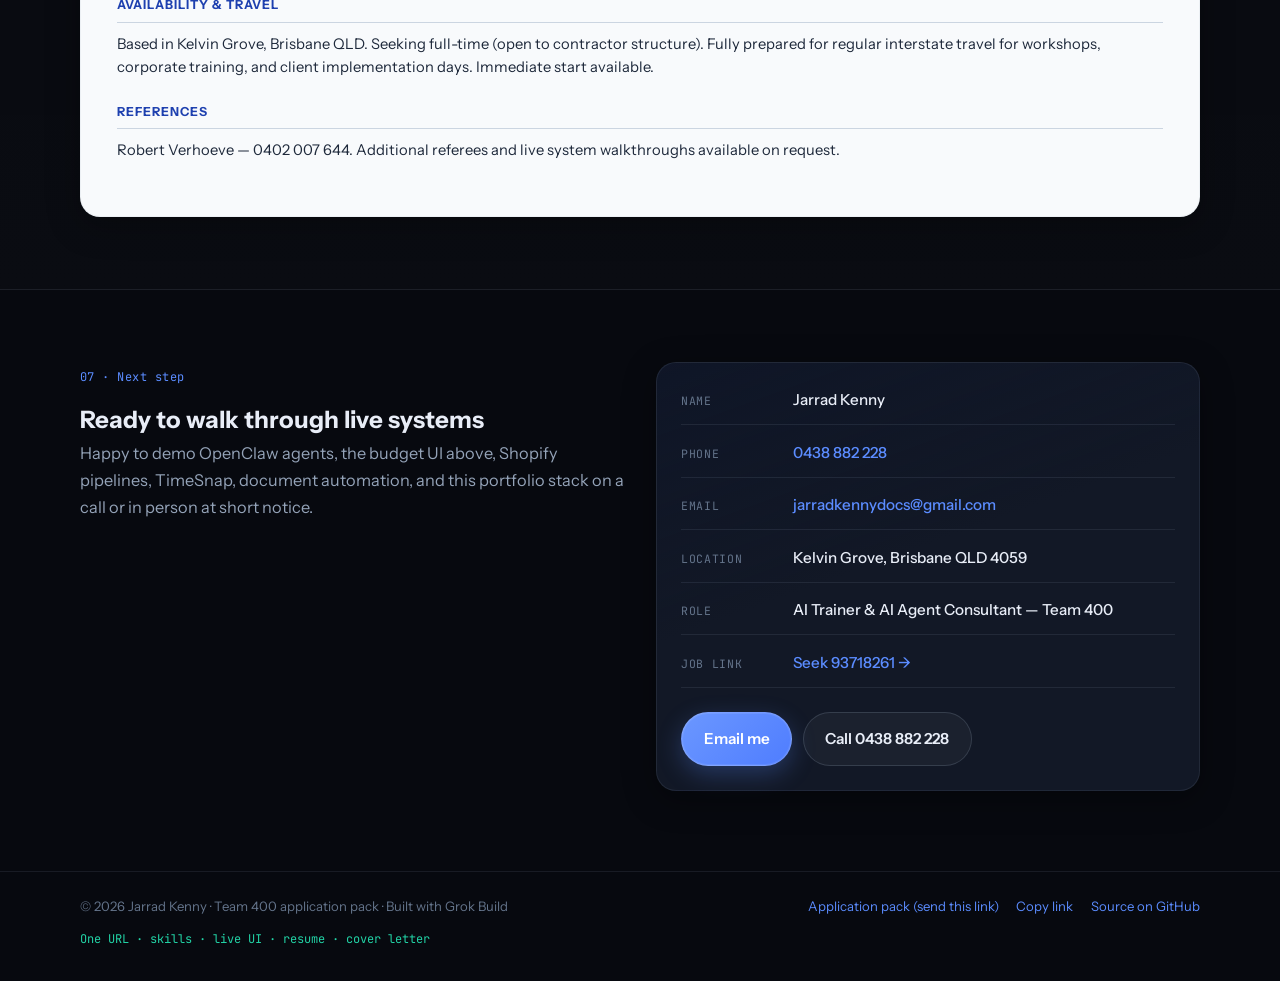
==== commit 8f47ded5: "Consolidate into one-link Team 400 application pack with share URL." ====
--- a/index.html
+++ b/index.html
@@ -3,8 +3,12 @@
 <head>
   <meta charset="UTF-8" />
   <meta name="viewport" content="width=device-width, initial-scale=1.0" />
-  <title>Jarrad Kenny — AI Agent Builder &amp; Trainer | Portfolio</title>
-  <meta name="description" content="Portfolio for Team 400 AI Trainer &amp; AI Agent Consultant. OpenClaw agents, automation workflows, UI systems, and practical AI enablement — Brisbane, travel-ready." />
+  <title>Jarrad Kenny — Team 400 Application Pack | AI Skills, Resume &amp; Live Demos</title>
+  <meta name="description" content="One-link application pack for Team 400 AI Trainer &amp; AI Agent Consultant: skills, live UI demos, tailored resume and cover letter. Brisbane, travel-ready." />
+  <meta property="og:title" content="Jarrad Kenny — Team 400 Application Pack" />
+  <meta property="og:description" content="AI agents, automation, finance UI demos, resume and cover letter — one link for the full application." />
+  <meta property="og:type" content="website" />
+  <meta property="og:url" content="https://timesnapx.github.io/ai-skills-showcase/" />
   <link rel="preconnect" href="https://fonts.googleapis.com" />
   <link rel="preconnect" href="https://fonts.gstatic.com" crossorigin />
   <link href="https://fonts.googleapis.com/css2?family=Instrument+Sans:ital,wght@0,400;0,500;0,600;0,700;1,400&family=JetBrains+Mono:wght@400;500&family=Syne:wght@600;700;800&display=swap" rel="stylesheet" />
@@ -26,18 +30,17 @@
       </a>
 
       <nav class="nav" id="nav" aria-label="Primary">
+        <a href="#pack">This pack</a>
         <a href="#fit">Job Fit</a>
         <a href="#skills">Skills</a>
-        <a href="#workflows">Workflows</a>
-        <a href="#budget-ui">Budget UI</a>
-        <a href="#proof">Proof</a>
-        <a href="#documents">Resume &amp; Letter</a>
+        <a href="#budget-ui">Live UI</a>
+        <a href="#documents">Resume</a>
         <a href="#contact">Contact</a>
       </nav>
 
       <div class="header-actions">
-        <a href="#documents" class="btn btn-ghost btn-sm">Documents</a>
-        <a href="#contact" class="btn btn-primary btn-sm">Hire me</a>
+        <button type="button" class="btn btn-ghost btn-sm" id="copyShareUrl" title="Copy the one application URL">Copy link</button>
+        <a href="#documents" class="btn btn-primary btn-sm">Resume</a>
       </div>
 
       <button class="mobile-toggle" id="mobileToggle" aria-label="Open menu" aria-expanded="false">
@@ -47,13 +50,32 @@
   </header>
 
   <main id="top">
+    <!-- ONE-LINK APPLICATION PACK -->
+    <section class="pack-banner" id="pack" aria-label="Application pack share link">
+      <div class="container pack-banner-inner">
+        <div class="pack-banner-copy">
+          <span class="pack-kicker">One link · full application pack</span>
+          <p>
+            Send this URL only — skills, live UI demos, tailored resume and cover letter for
+            <strong>Team 400 · AI Trainer &amp; AI Agent Consultant</strong>.
+          </p>
+          <code class="pack-url" id="shareUrlDisplay">https://timesnapx.github.io/ai-skills-showcase/</code>
+        </div>
+        <div class="pack-banner-actions">
+          <button type="button" class="btn btn-primary btn-sm" id="copyShareUrlBanner">Copy application link</button>
+          <a class="btn btn-secondary btn-sm" href="#documents">Jump to resume</a>
+          <a class="btn btn-ghost btn-sm" href="#budget-ui">Jump to live UI</a>
+        </div>
+      </div>
+    </section>
+
     <!-- HERO -->
     <section class="hero">
       <div class="container hero-grid">
         <div class="hero-content">
           <div class="eyebrow">
             <span class="pulse"></span>
-            Application · Team 400 · Seek 93718261
+            Application pack · Team 400 · Seek 93718261
           </div>
           <h1>
             I build AI agents that work.<br />
@@ -63,13 +85,15 @@
             Hands-on AI Agent Orchestrator for the <strong>AI Trainer &amp; AI Agent Consultant</strong> role at Team 400.
             OpenClaw multi-agent systems, real business automations, polished UIs, and clear enablement —
             Brisbane-based, full-time, interstate travel ready.
+            Everything you need is on this page.
           </p>
           <div class="hero-ctas">
-            <a href="#skills" class="btn btn-primary btn-lg">
-              Explore AI skill stack
+            <a href="#documents" class="btn btn-primary btn-lg">
+              Resume &amp; cover letter
               <svg width="18" height="18" fill="none" stroke="currentColor" stroke-width="2.5" viewBox="0 0 24 24" aria-hidden="true"><path d="M5 12h14M12 5l7 7-7 7"/></svg>
             </a>
-            <a href="#documents" class="btn btn-secondary btn-lg">Resume &amp; cover letter</a>
+            <a href="#skills" class="btn btn-secondary btn-lg">AI skill stack</a>
+            <a href="#budget-ui" class="btn btn-ghost btn-lg">Live finance UI</a>
           </div>
           <div class="hero-meta">
             <div class="meta-chip">
@@ -406,12 +430,11 @@
 
         <div class="tracker-toolbar">
           <div class="tracker-toolbar-copy">
-            <strong>Finance UI Showcase</strong>
-            <span>Personal finances tab · Business operations tab (16 finance functions)</span>
+            <strong>Embedded on this page</strong>
+            <span>Use the Personal / Business tabs inside the demo · edit mock numbers live</span>
           </div>
           <div class="tracker-toolbar-actions">
-            <a class="btn btn-secondary btn-sm" href="financial-tracker.html" target="_blank" rel="noopener noreferrer">Personal tab</a>
-            <a class="btn btn-primary btn-sm" href="financial-tracker.html#business" target="_blank" rel="noopener noreferrer">Business tab</a>
+            <a class="btn btn-ghost btn-sm" href="financial-tracker.html" target="_blank" rel="noopener noreferrer">Fullscreen (optional)</a>
           </div>
         </div>
 
@@ -446,11 +469,17 @@
         </div>
 
         <div class="proof-grid">
-                    <a class="proof-card" href="financial-tracker.html#business" target="_blank" rel="noopener noreferrer">
-            <span class="proof-type">Interactive UI</span>
+          <a class="proof-card" href="#budget-ui">
+            <span class="proof-type">On this page</span>
             <h3>Personal &amp; business finance UI</h3>
-            <p>Two tabs: household finances plus business AP/AR/payroll/GST/POs — mock data, fully clickable.</p>
-            <span class="proof-cta">Open business operations tab →</span>
+            <p>Editable mock data: household cashflow plus AP/AR/payroll/GST/POs — interact without leaving this pack.</p>
+            <span class="proof-cta">Scroll to live UI →</span>
+          </a>
+          <a class="proof-card" href="#documents">
+            <span class="proof-type">On this page</span>
+            <h3>Resume &amp; cover letter</h3>
+            <p>Tailored for Team 400 — print/PDF and copy-text actions included.</p>
+            <span class="proof-cta">Open documents →</span>
           </a>
           <a class="proof-card" href="https://ai.studio/apps/890e7565-68e1-4e34-b2cd-bc14cb272db1" target="_blank" rel="noopener noreferrer">
             <span class="proof-type">Published app</span>
@@ -459,19 +488,12 @@
             <span class="proof-cta">Open AI Studio app →</span>
           </a>
           <div class="proof-card static">
-            <span class="proof-type">This portfolio</span>
-            <h3>Grok Build UI</h3>
-            <p>Client-facing skill showcase with embedded resume and cover letter — built in Grok Build mode.</p>
-            <span class="proof-cta">You're looking at it</span>
-          </div>
-          <div class="proof-card static">
             <span class="proof-type">Automation</span>
             <h3>OpenClaw agent systems</h3>
             <p>Multi-agent research, job packaging, Shopify pipelines, Discord/Telegram bots, email &amp; SMS triggers.</p>
-            <span class="proof-cta">Available as live walkthrough</span>
-          </div>
-        </div>
-      </div>
+            <span class="proof-cta">Live walkthrough on request</span>
+          </div>
+        </div></div>
     </section>
 
     <!-- DOCUMENTS -->
@@ -725,15 +747,16 @@
 
   <footer class="site-footer">
     <div class="container footer-inner">
-      <p>© <span id="year"></span> Jarrad Kenny · Portfolio for Team 400 application · Built with Grok Build</p>
+      <p>© <span id="year"></span> Jarrad Kenny · Team 400 application pack · Built with Grok Build</p>
       <p class="footer-links">
-        <a href="https://timesnapx.github.io/ai-skills-showcase/" target="_blank" rel="noopener noreferrer">Live site</a>
-        <a href="https://timesnapx.github.io/ai-skills-showcase/financial-tracker.html" target="_blank" rel="noopener noreferrer">Financial tracker demo</a>
-        <a href="https://github.com/TimeSnapX/ai-skills-showcase" target="_blank" rel="noopener noreferrer">GitHub repo</a>
+        <a href="https://timesnapx.github.io/ai-skills-showcase/" id="footerShareUrl">Application pack (send this link)</a>
+        <button type="button" class="footer-copy-btn" id="copyShareUrlFooter">Copy link</button>
+        <a href="https://github.com/TimeSnapX/ai-skills-showcase" target="_blank" rel="noopener noreferrer">Source on GitHub</a>
       </p>
-      <p class="footer-note">Practical AI delivery · Not AI theatre</p>
+      <p class="footer-note">One URL · skills · live UI · resume · cover letter</p>
     </div>
   </footer>
+  <p class="copy-toast" id="shareToast" role="status" aria-live="polite" hidden>Application link copied</p>
 
   <script src="js/main.js"></script>
 </body>
--- a/css/styles.css
+++ b/css/styles.css
@@ -260,9 +260,79 @@
   background: rgba(255, 255, 255, 0.04);
 }
 
+/* Application pack banner */
+.pack-banner {
+  padding: 1rem 0 0;
+}
+
+.pack-banner-inner {
+  display: flex;
+  flex-wrap: wrap;
+  align-items: center;
+  justify-content: space-between;
+  gap: 1rem 1.5rem;
+  padding: 1rem 1.2rem;
+  border: 1px solid rgba(91, 140, 255, 0.35);
+  border-radius: var(--radius-lg);
+  background: linear-gradient(135deg, rgba(91, 140, 255, 0.14), rgba(34, 211, 166, 0.06));
+  box-shadow: 0 8px 32px rgba(0, 0, 0, 0.25);
+}
+
+.pack-kicker {
+  display: inline-block;
+  font-family: var(--font-mono);
+  font-size: 0.72rem;
+  letter-spacing: 0.06em;
+  text-transform: uppercase;
+  color: var(--accent-2);
+  margin-bottom: 0.35rem;
+}
+
+.pack-banner-copy p {
+  font-size: 0.92rem;
+  color: var(--text-muted);
+  max-width: 40rem;
+  margin-bottom: 0.55rem;
+}
+
+.pack-banner-copy strong { color: var(--text); }
+
+.pack-url {
+  display: inline-block;
+  font-family: var(--font-mono);
+  font-size: 0.8rem;
+  color: var(--accent);
+  background: rgba(0, 0, 0, 0.25);
+  border: 1px solid var(--border);
+  border-radius: 8px;
+  padding: 0.4rem 0.65rem;
+  word-break: break-all;
+}
+
+.pack-banner-actions {
+  display: flex;
+  flex-wrap: wrap;
+  gap: 0.5rem;
+  align-items: center;
+}
+
+.footer-copy-btn {
+  font: inherit;
+  font-size: 0.82rem;
+  color: var(--accent);
+  background: transparent;
+  border: none;
+  cursor: pointer;
+  padding: 0;
+}
+
+.footer-copy-btn:hover {
+  text-decoration: underline;
+}
+
 /* Hero */
 .hero {
-  padding: 3.5rem 0 4.5rem;
+  padding: 2rem 0 4.5rem;
 }
 
 .hero-grid {
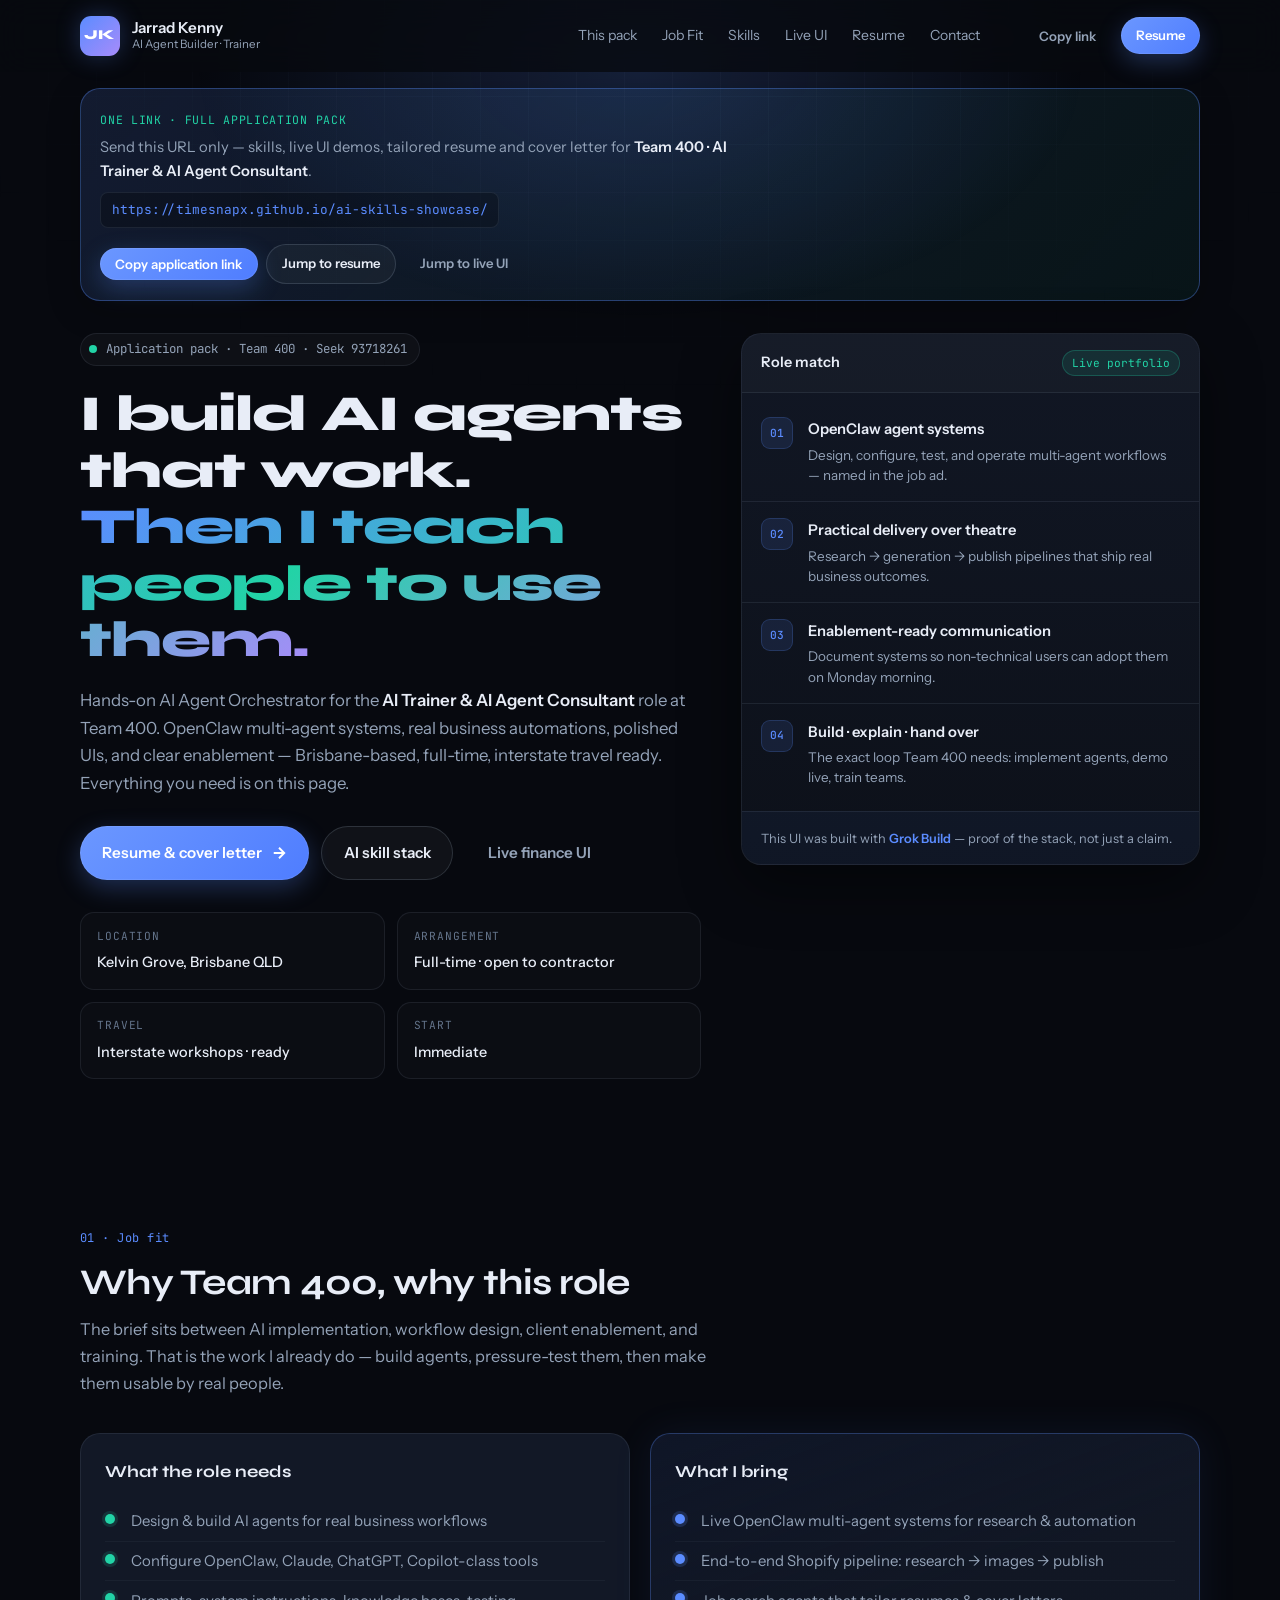
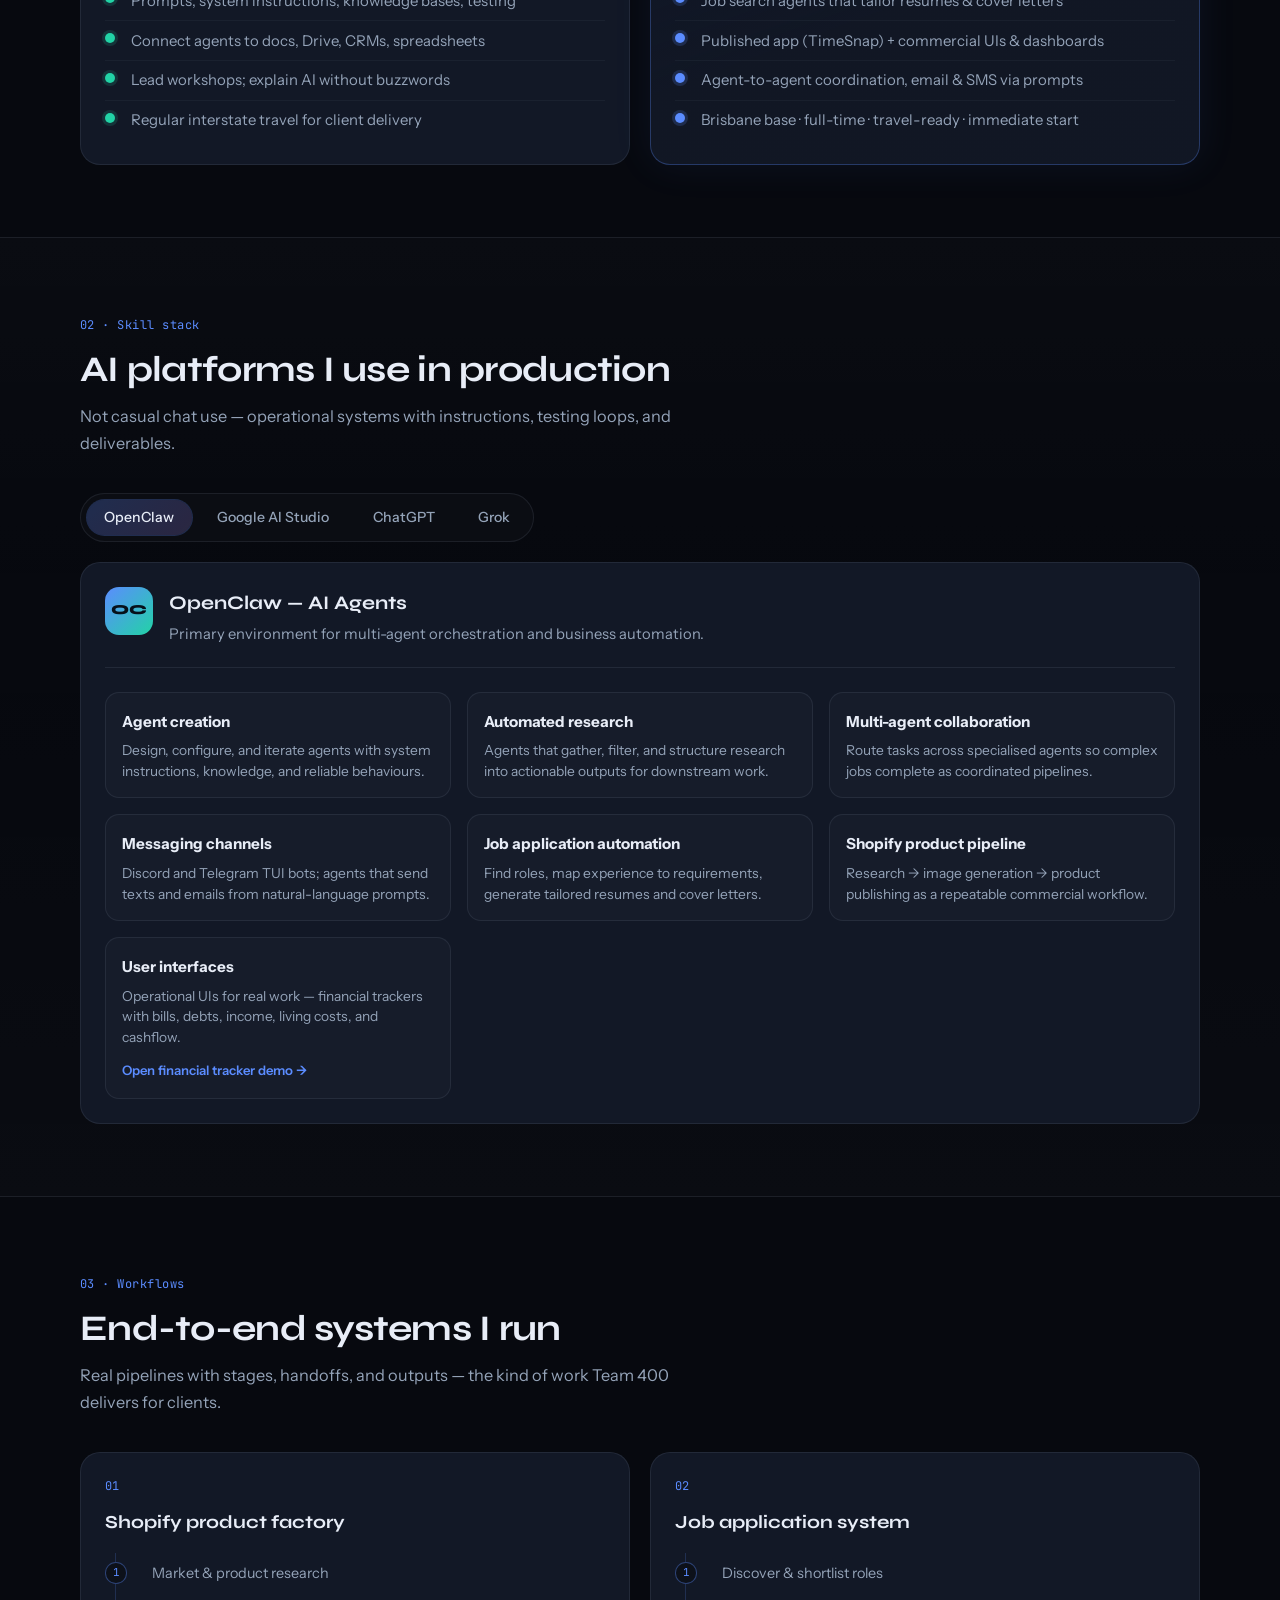
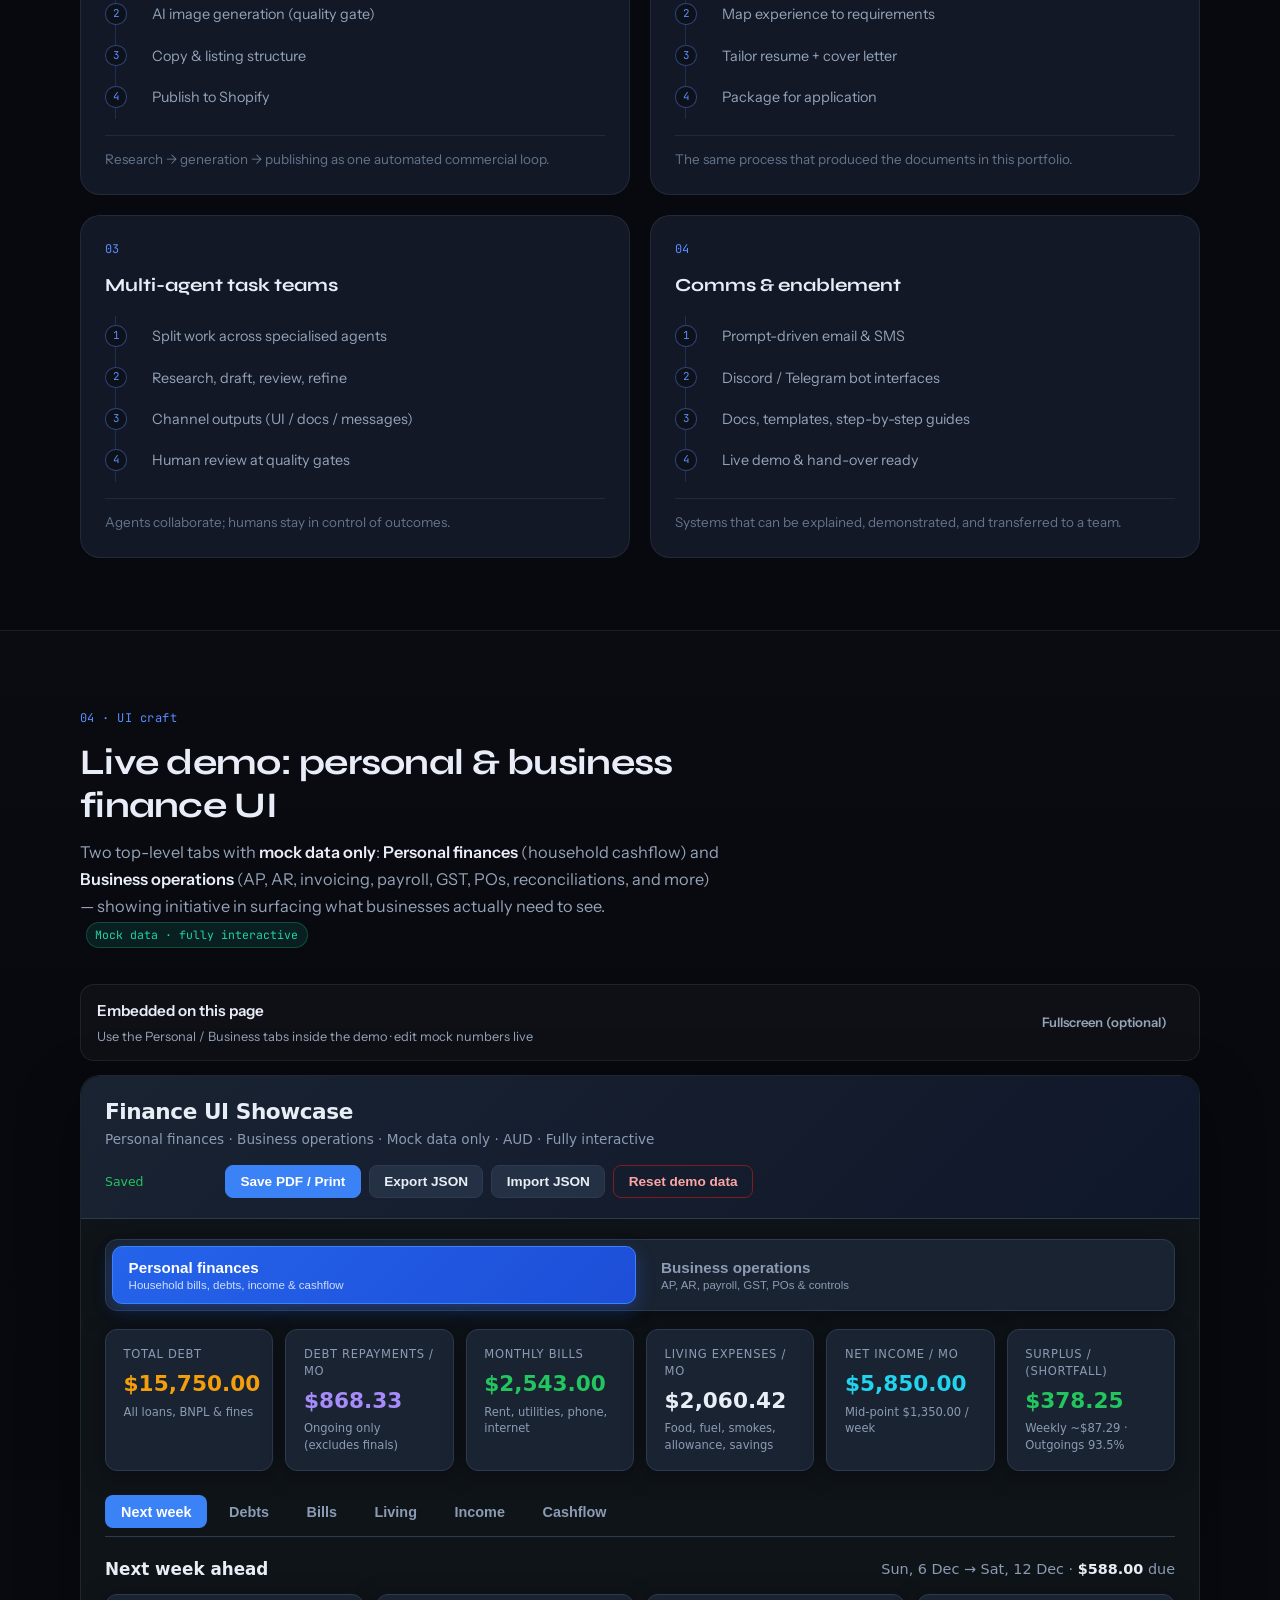
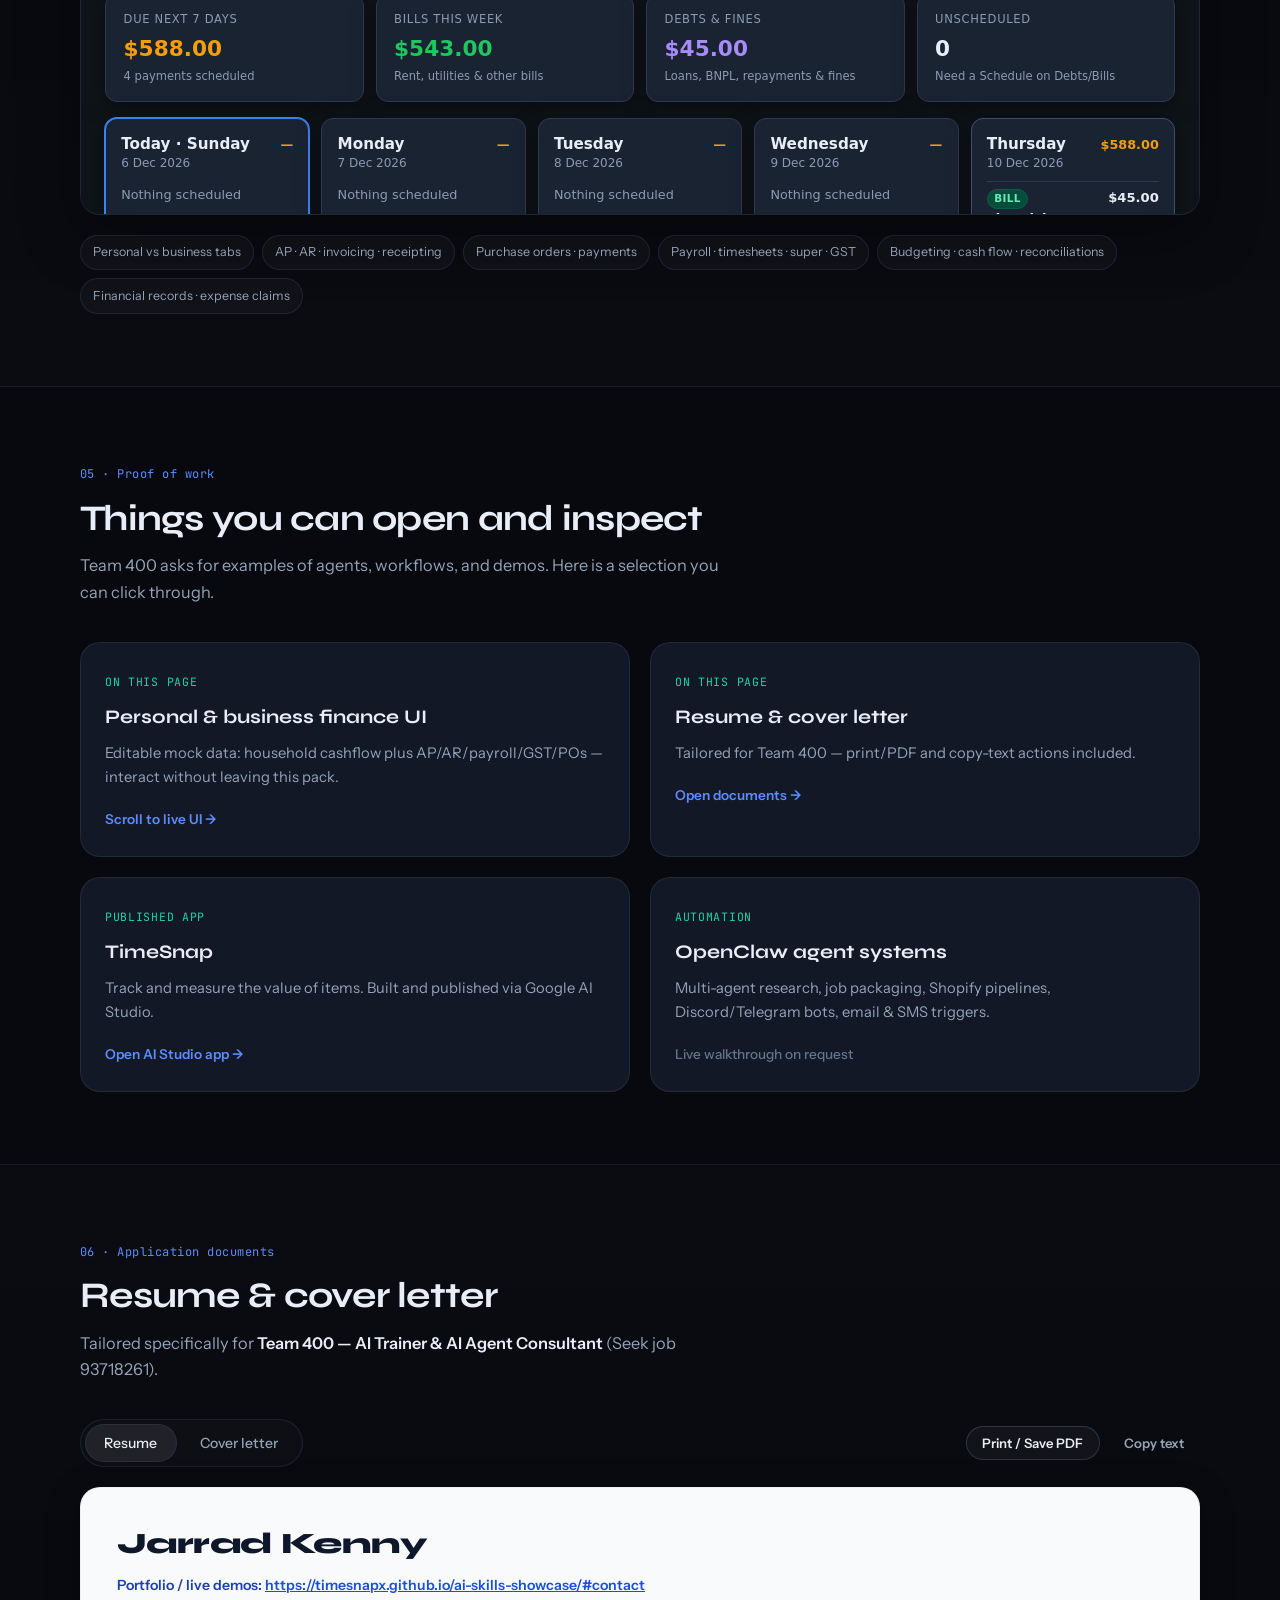
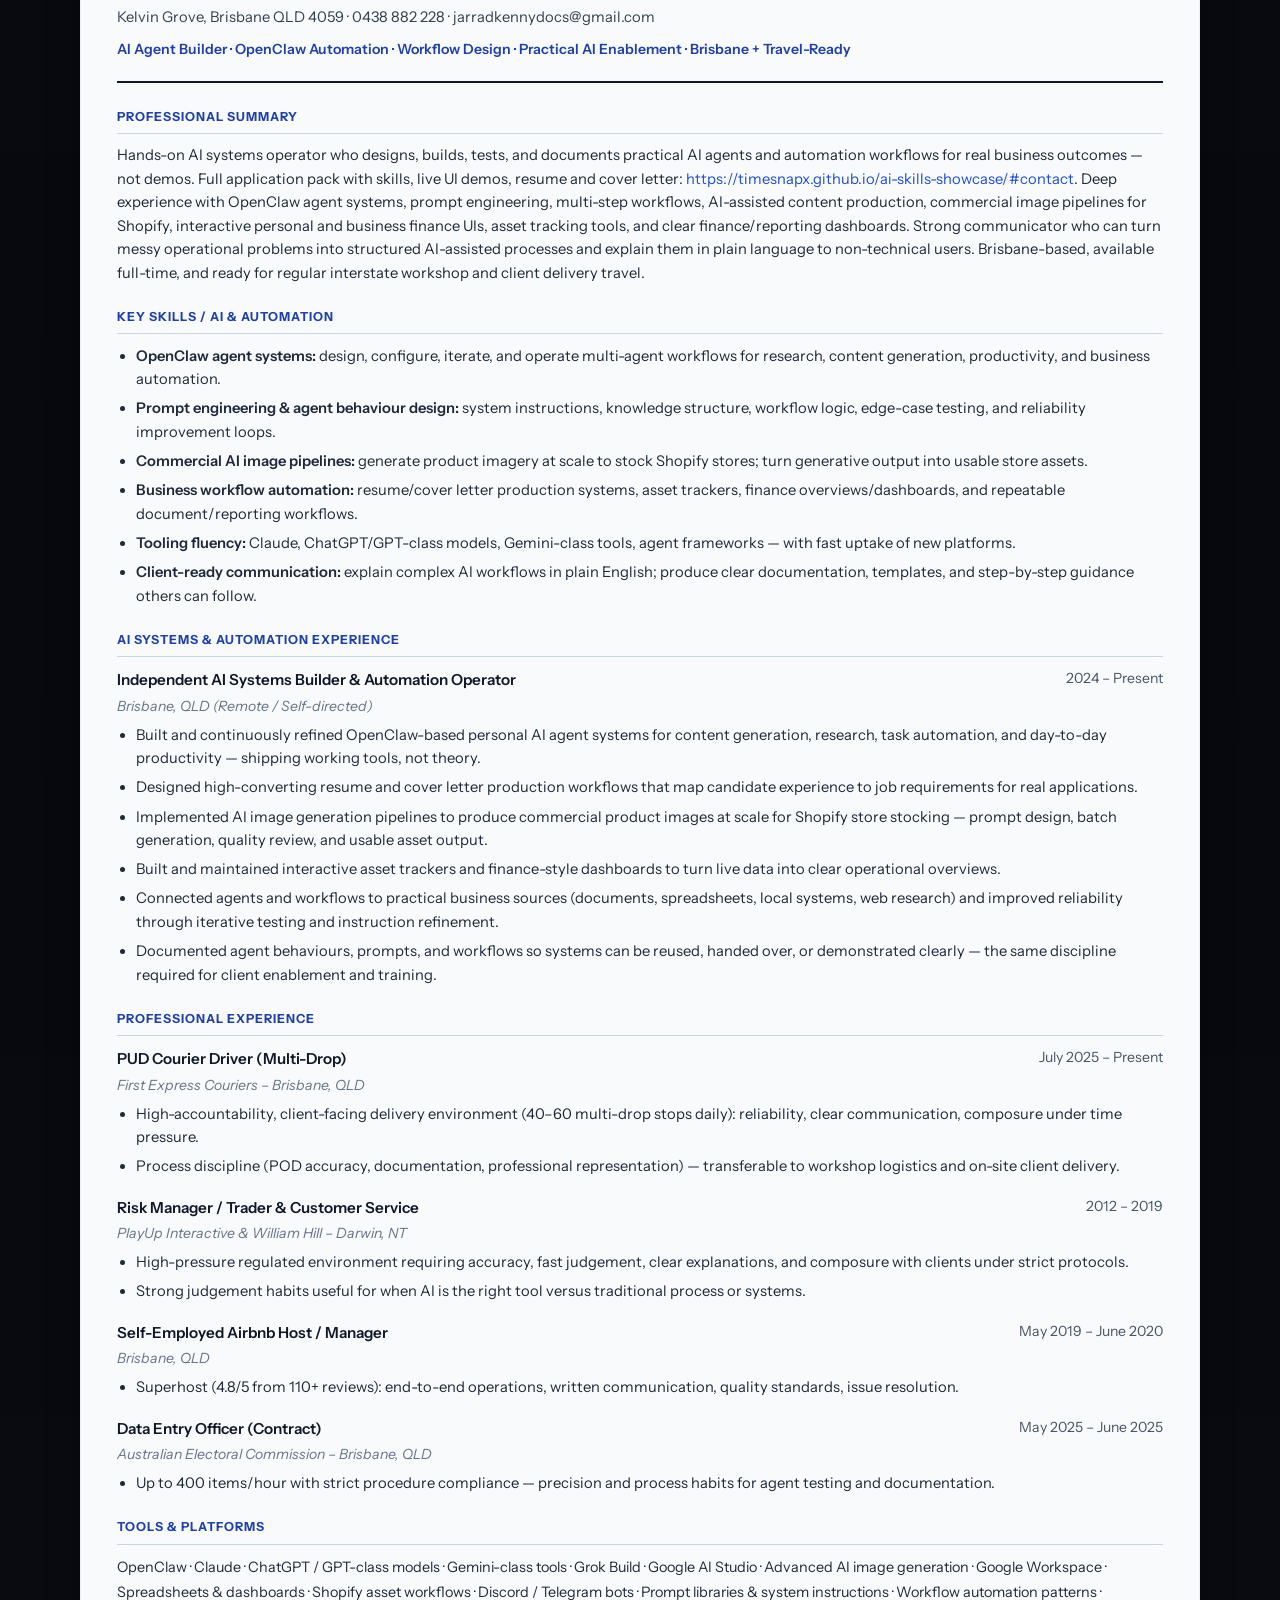
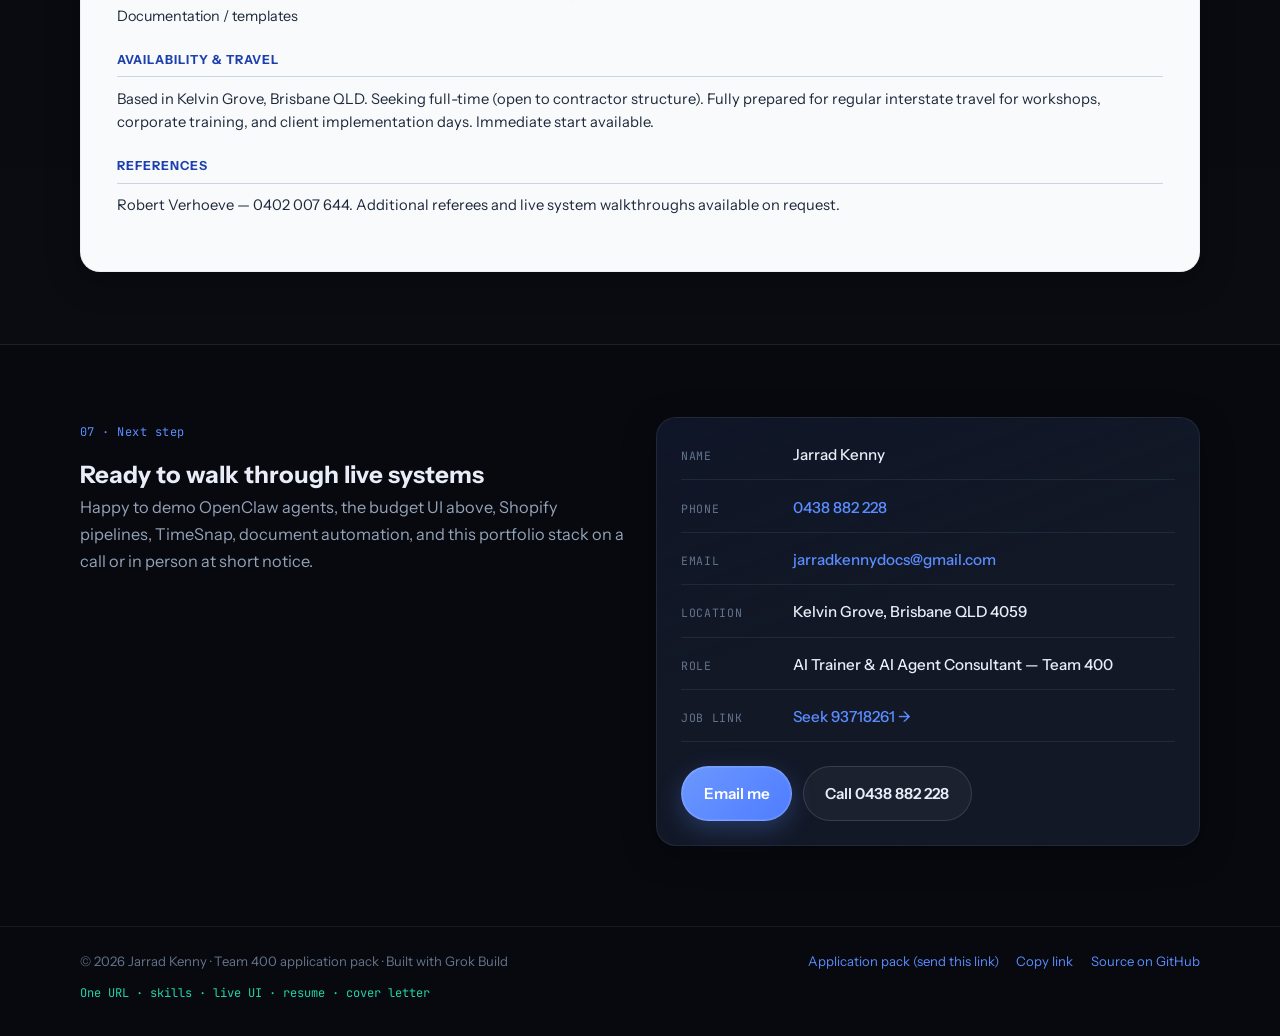
==== commit c91cafe7: "Add application pack URL at top of resume and cover letter." ====
--- a/index.html
+++ b/index.html
@@ -522,6 +522,10 @@
         <article class="document is-active" id="doc-resume" role="tabpanel">
           <header class="doc-header">
             <h3 class="doc-name">Jarrad Kenny</h3>
+            <p class="doc-portfolio">
+              Portfolio / live demos:
+              <a href="https://timesnapx.github.io/ai-skills-showcase/#contact" target="_blank" rel="noopener noreferrer">https://timesnapx.github.io/ai-skills-showcase/#contact</a>
+            </p>
             <p class="doc-contact">Kelvin Grove, Brisbane QLD 4059 · 0438 882 228 · jarradkennydocs@gmail.com</p>
             <p class="doc-tagline">AI Agent Builder · OpenClaw Automation · Workflow Design · Practical AI Enablement · Brisbane + Travel-Ready</p>
           </header>
@@ -529,7 +533,9 @@
           <section class="doc-block">
             <h4>Professional Summary</h4>
             <p>
-              Hands-on AI systems operator who designs, builds, tests, and documents practical AI agents and automation workflows for real business outcomes — not demos. Deep experience with OpenClaw agent systems, prompt engineering, multi-step workflows, AI-assisted content production, commercial image pipelines for Shopify, asset tracking tools, and clear finance/reporting dashboards. Strong communicator who can turn messy operational problems into structured AI-assisted processes and explain them in plain language to non-technical users. Brisbane-based, available full-time, and ready for regular interstate workshop and client delivery travel.
+              Hands-on AI systems operator who designs, builds, tests, and documents practical AI agents and automation workflows for real business outcomes — not demos. Full application pack with skills, live UI demos, resume and cover letter:
+              <a href="https://timesnapx.github.io/ai-skills-showcase/#contact" target="_blank" rel="noopener noreferrer">https://timesnapx.github.io/ai-skills-showcase/#contact</a>.
+              Deep experience with OpenClaw agent systems, prompt engineering, multi-step workflows, AI-assisted content production, commercial image pipelines for Shopify, interactive personal and business finance UIs, asset tracking tools, and clear finance/reporting dashboards. Strong communicator who can turn messy operational problems into structured AI-assisted processes and explain them in plain language to non-technical users. Brisbane-based, available full-time, and ready for regular interstate workshop and client delivery travel.
             </p>
           </section>
 
@@ -636,7 +642,11 @@
             <div class="letter-from">
               <strong>Jarrad Kenny</strong><br />
               Kelvin Grove, Brisbane QLD 4059<br />
-              0438 882 228 · jarradkennydocs@gmail.com
+              0438 882 228 · jarradkennydocs@gmail.com<br />
+              <span class="doc-portfolio">
+                Application pack:
+                <a href="https://timesnapx.github.io/ai-skills-showcase/#contact" target="_blank" rel="noopener noreferrer">https://timesnapx.github.io/ai-skills-showcase/#contact</a>
+              </span>
             </div>
             <div class="letter-to">
               <p class="letter-date" id="letterDate"></p>
@@ -652,6 +662,12 @@
             <p>Dear Hiring Manager,</p>
             <p><strong>Re: AI Trainer &amp; AI Agent Consultant – Team 400 Pty Ltd</strong></p>
             <p>
+              Full application pack (one link):
+              <a href="https://timesnapx.github.io/ai-skills-showcase/#contact" target="_blank" rel="noopener noreferrer">https://timesnapx.github.io/ai-skills-showcase/#contact</a>
+              — skills, live UI demos, tailored resume, and this cover letter.
+            </p>
+            <p>
+
               I am applying for the AI Trainer &amp; AI Agent Consultant role with Team 400 because this is the work I already do every day: build practical AI agents and workflows, tighten them until they are reliable, then explain them clearly so other people can actually use them. I am Brisbane-based, full-time available, and fully prepared for regular interstate workshop and client delivery travel.
             </p>
 
--- a/css/styles.css
+++ b/css/styles.css
@@ -949,6 +949,29 @@
   font-size: 0.88rem;
   font-weight: 600;
   color: #1e40af;
+}
+
+.doc-portfolio {
+  font-size: 0.88rem;
+  font-weight: 600;
+  color: #1e40af;
+  margin: 0.35rem 0 0.5rem;
+  word-break: break-all;
+}
+
+.doc-portfolio a {
+  color: #1d4ed8;
+  text-decoration: underline;
+}
+
+.letter-from .doc-portfolio {
+  display: inline-block;
+  margin-top: 0.35rem;
+  font-size: 0.84rem;
+}
+
+.document a {
+  color: #1d4ed8;
 }
 
 .doc-block {
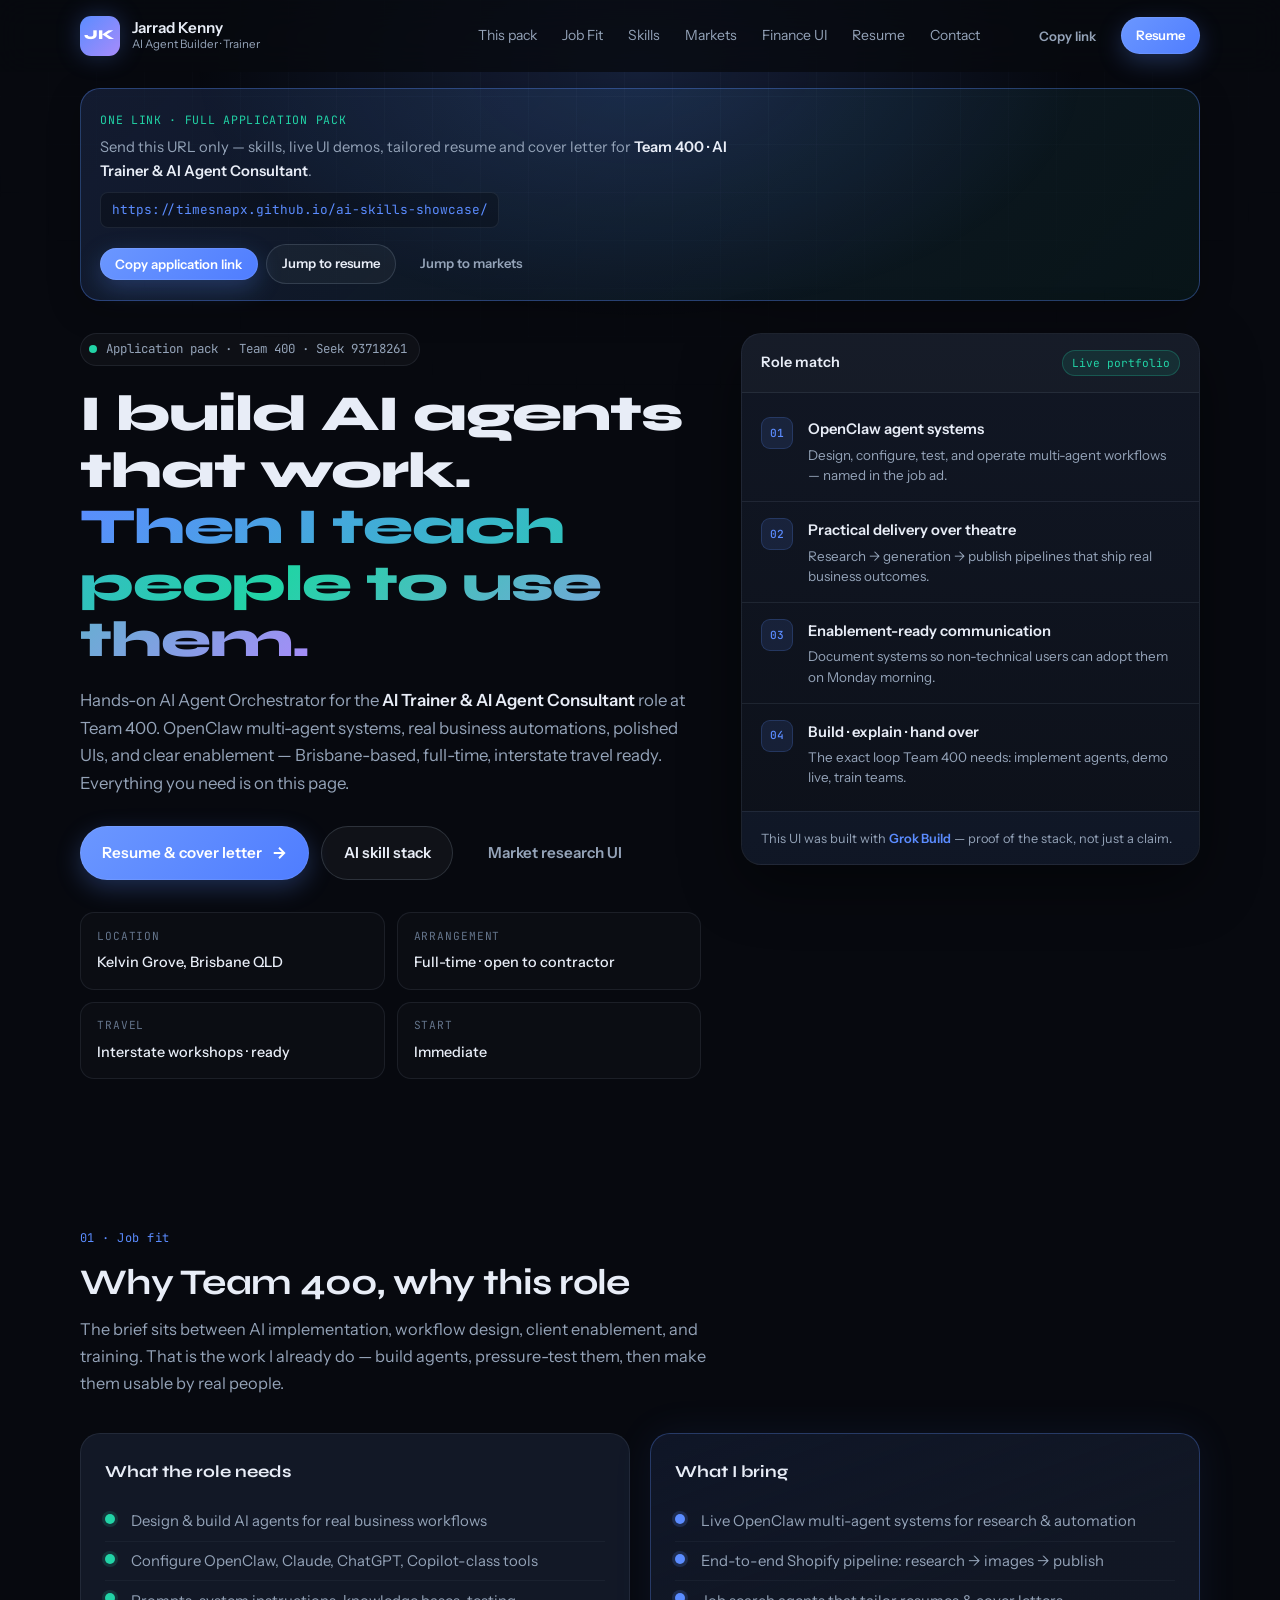
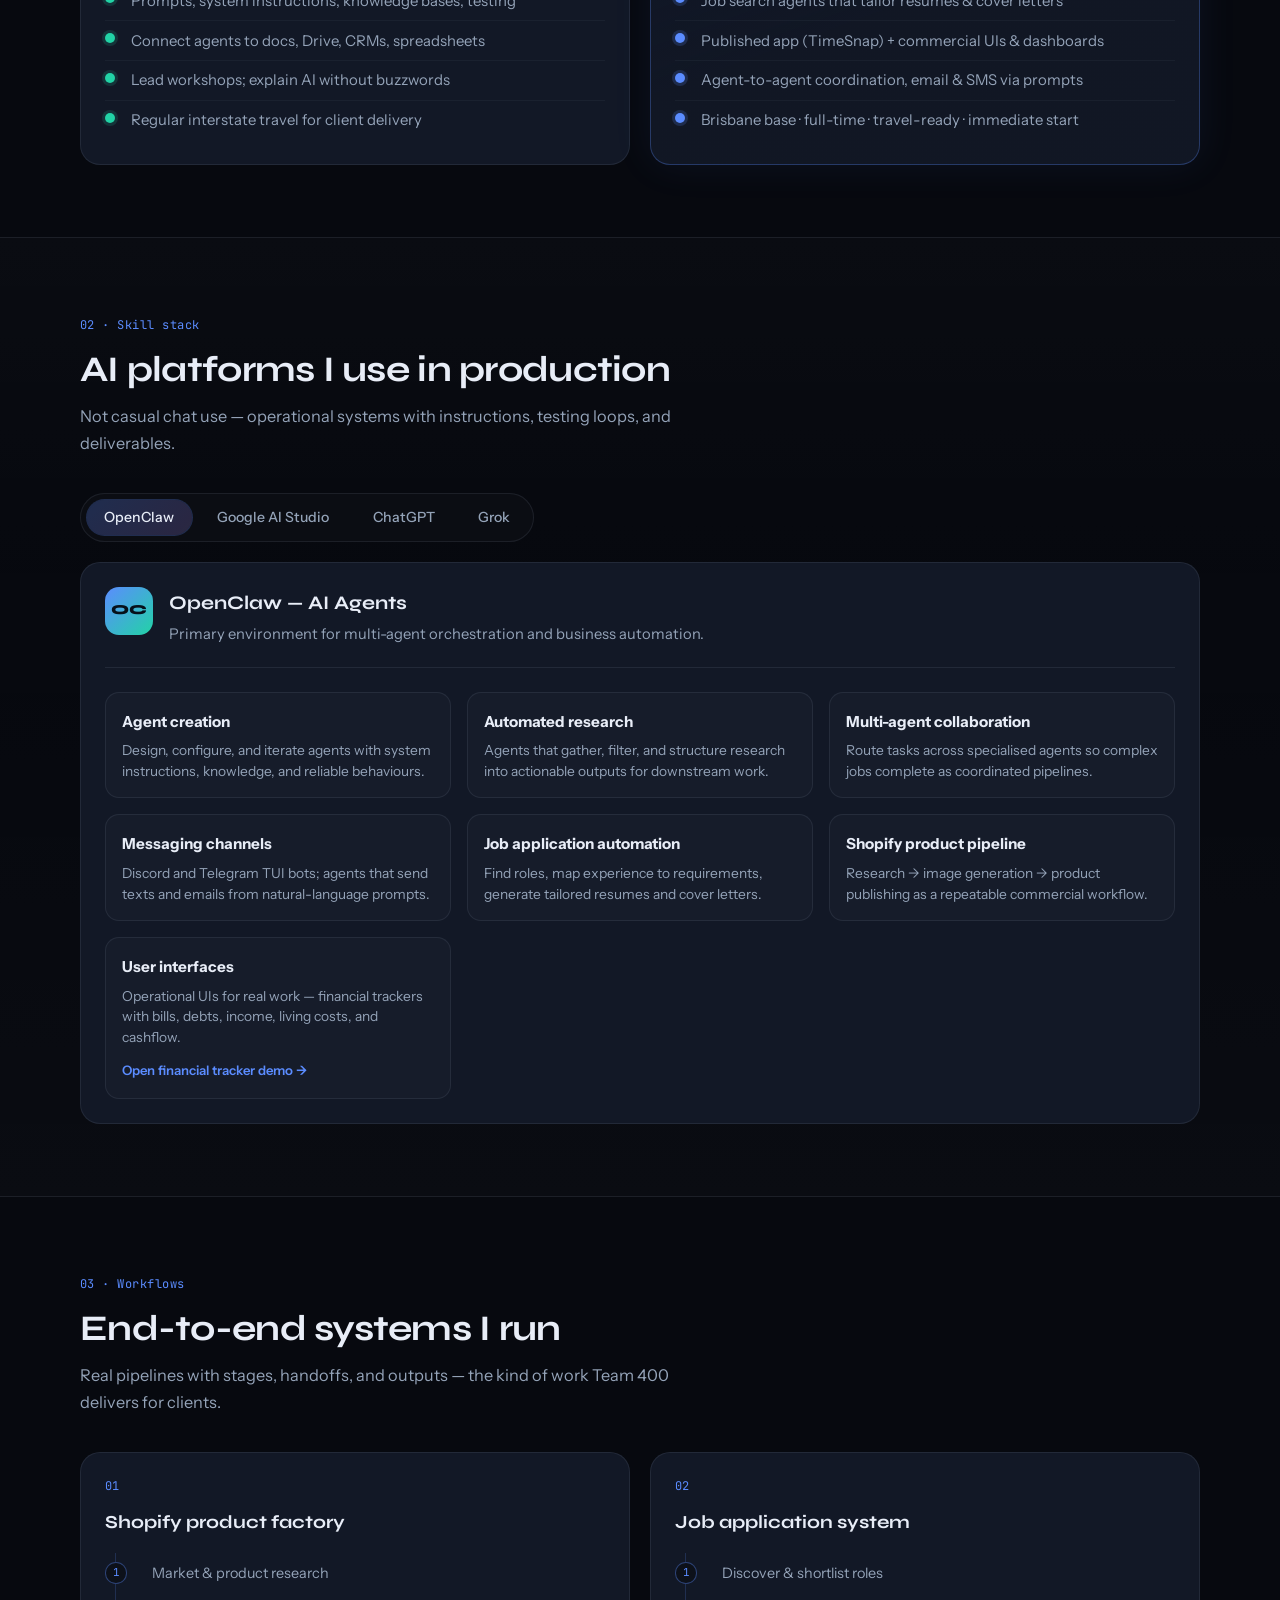
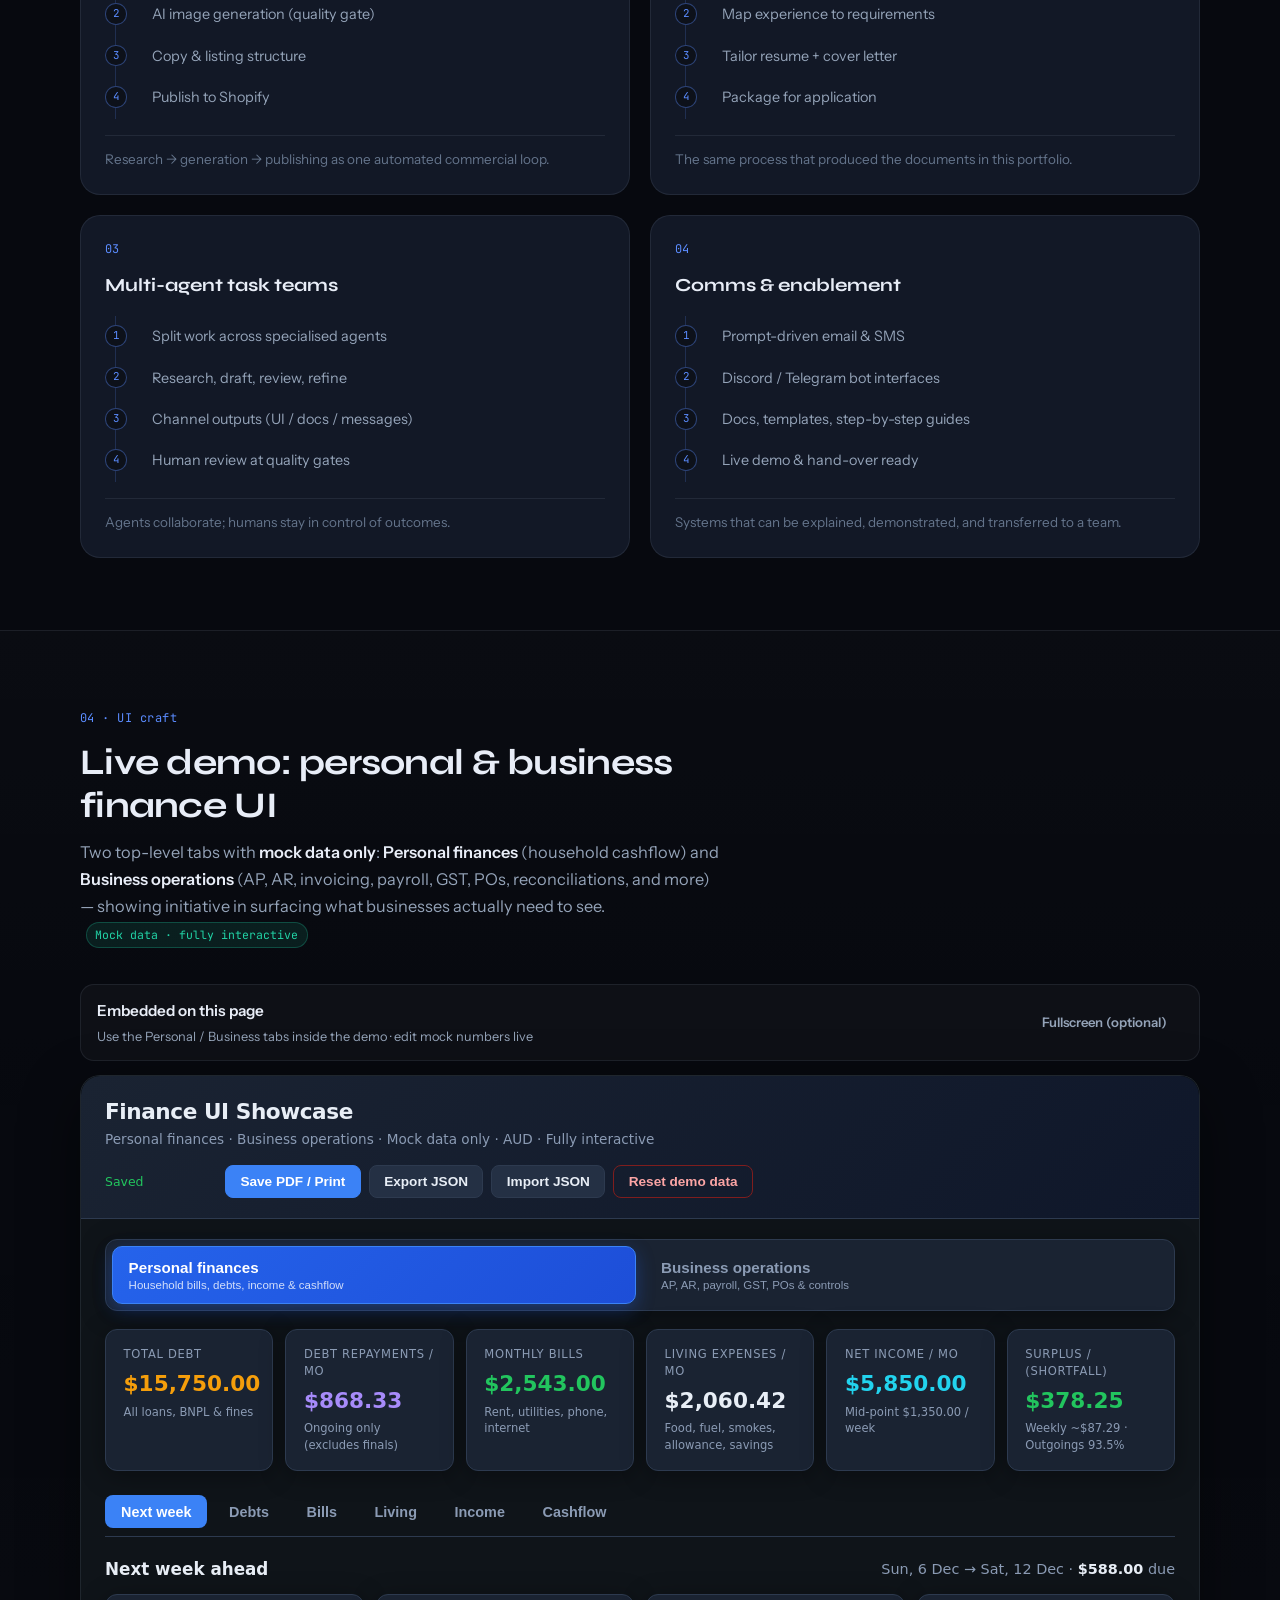
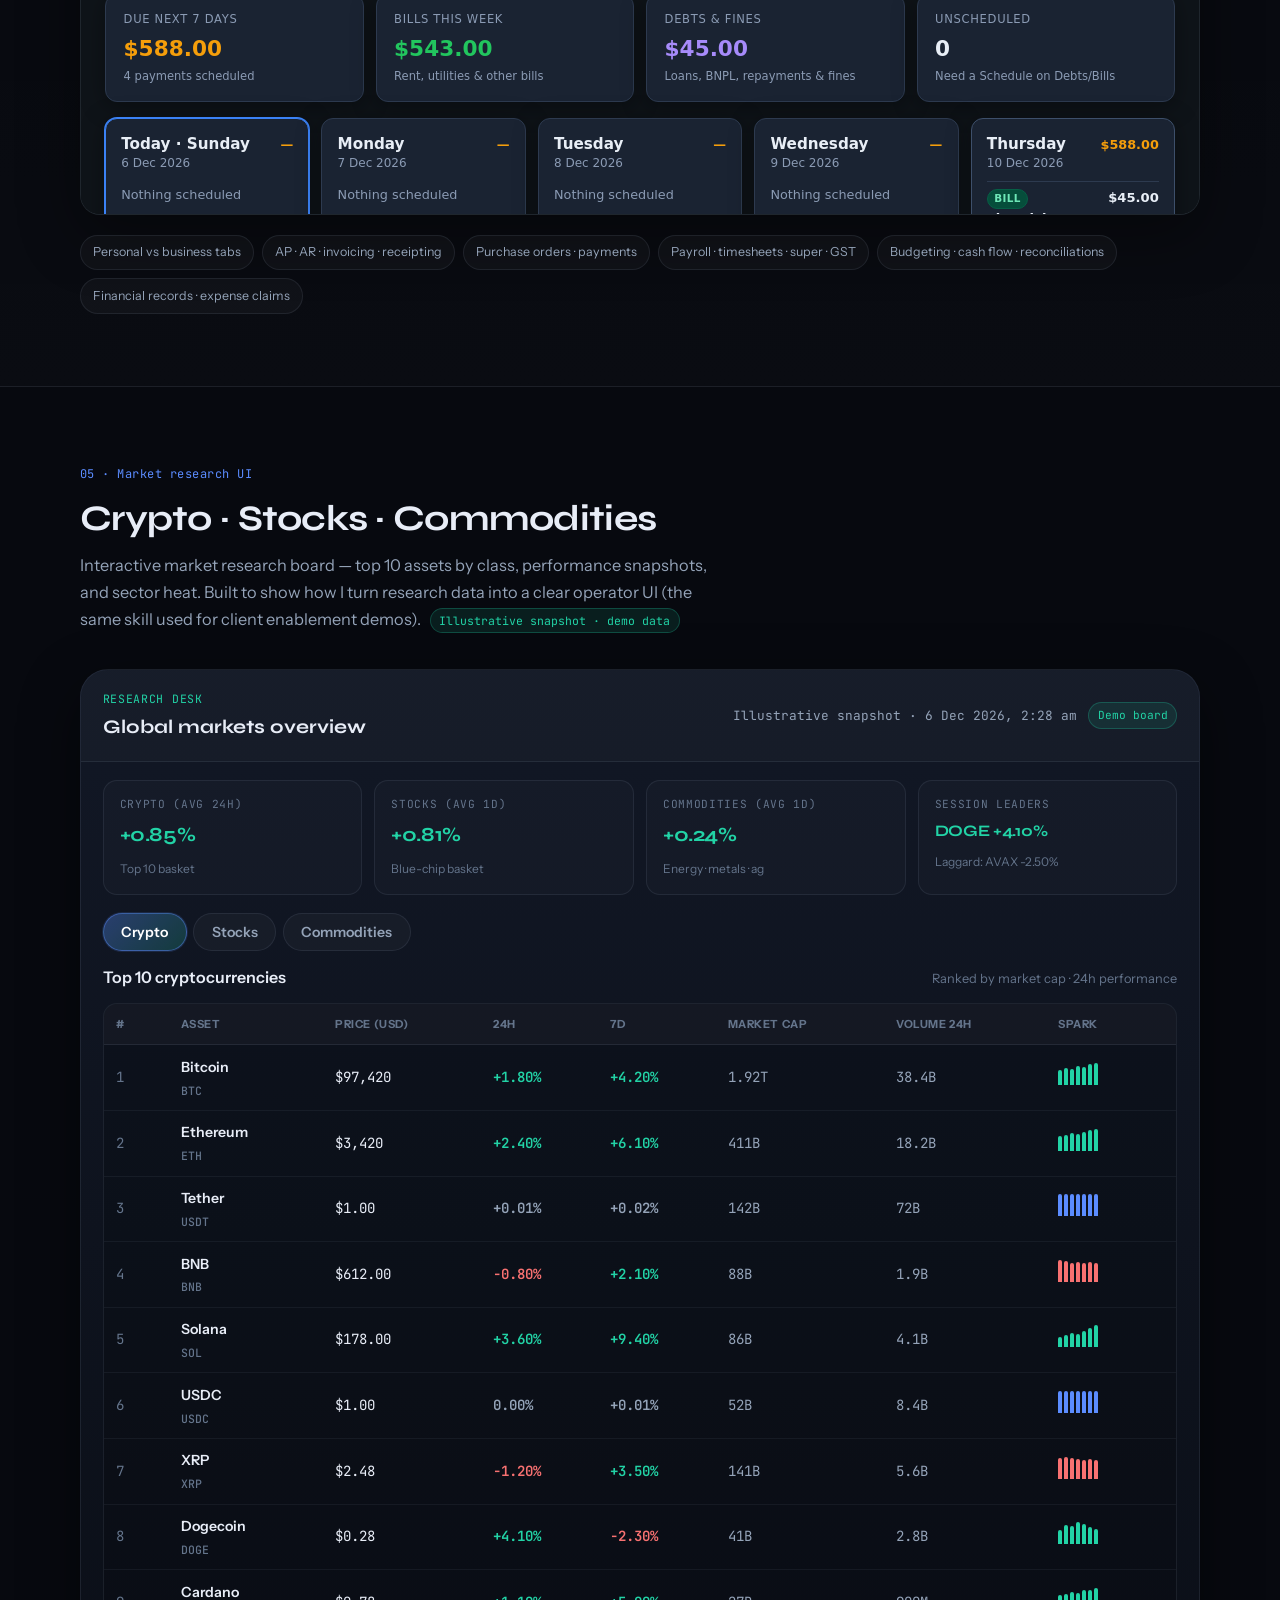
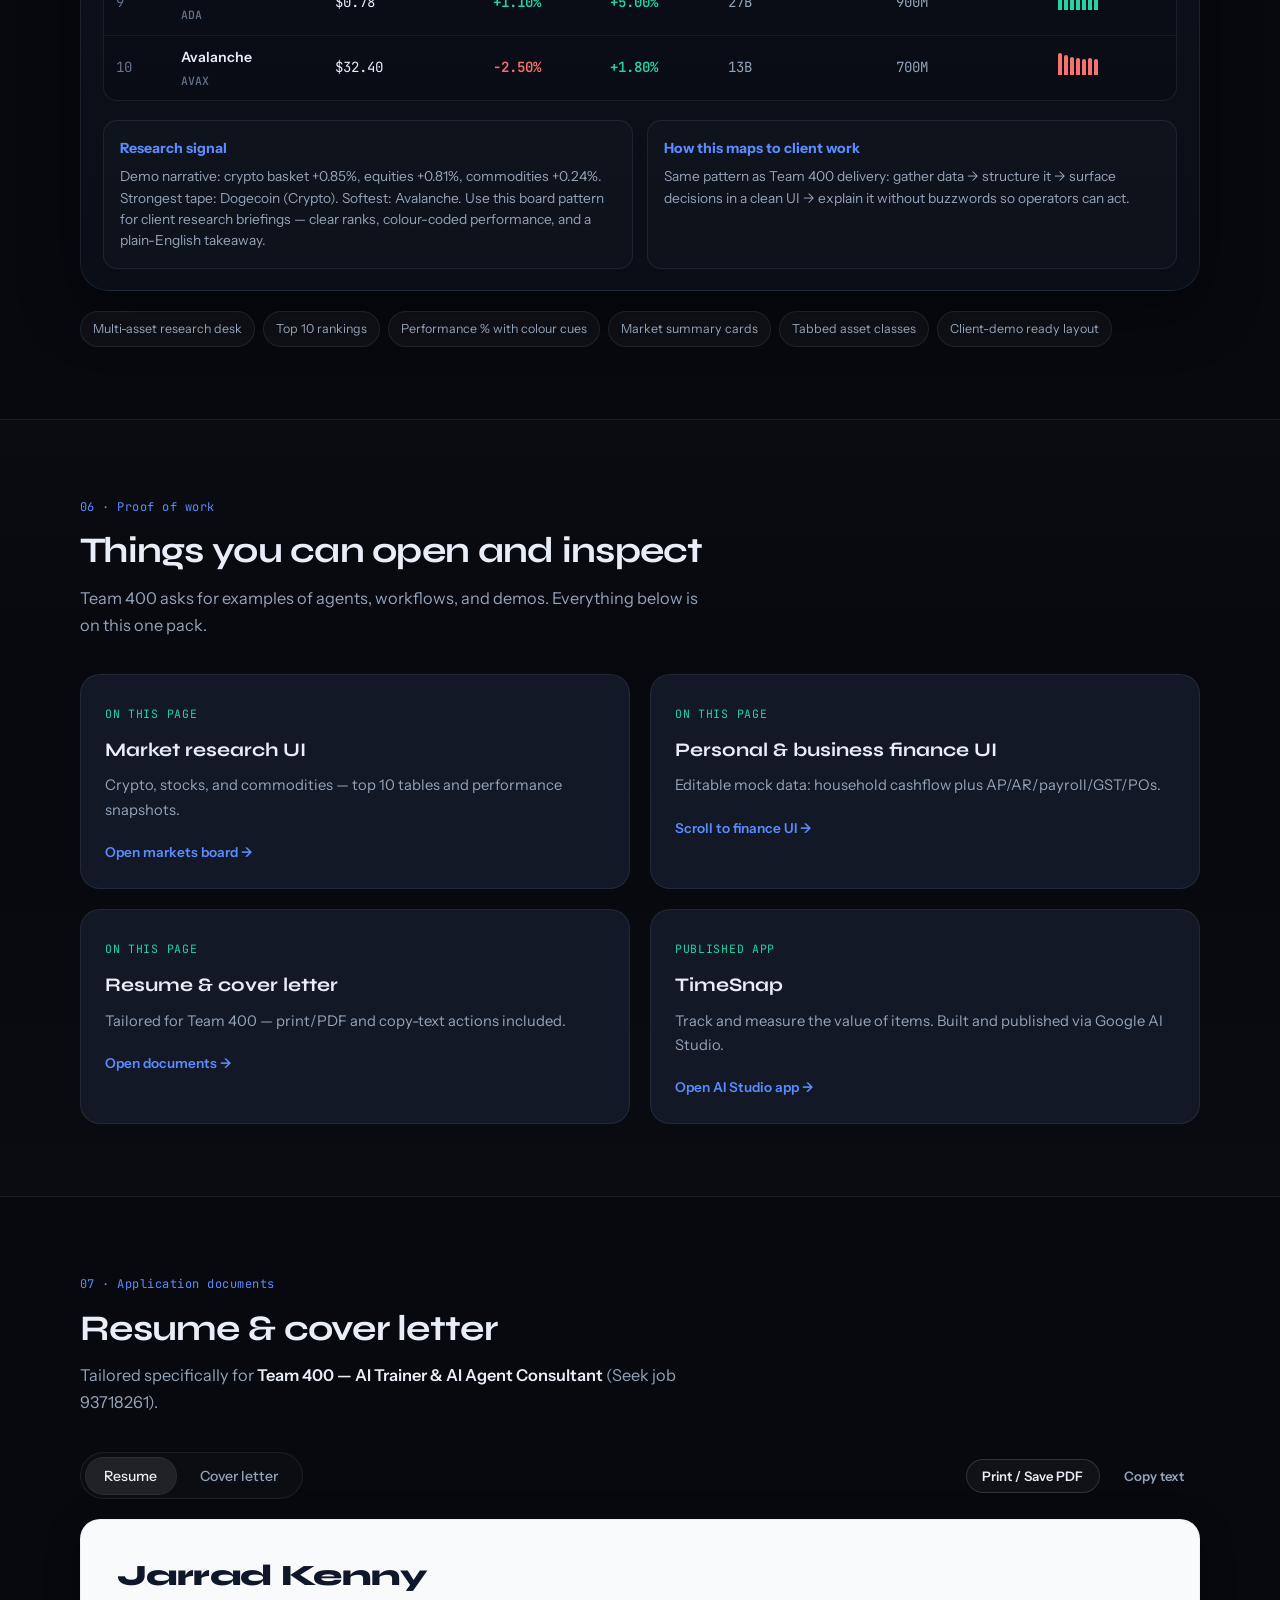
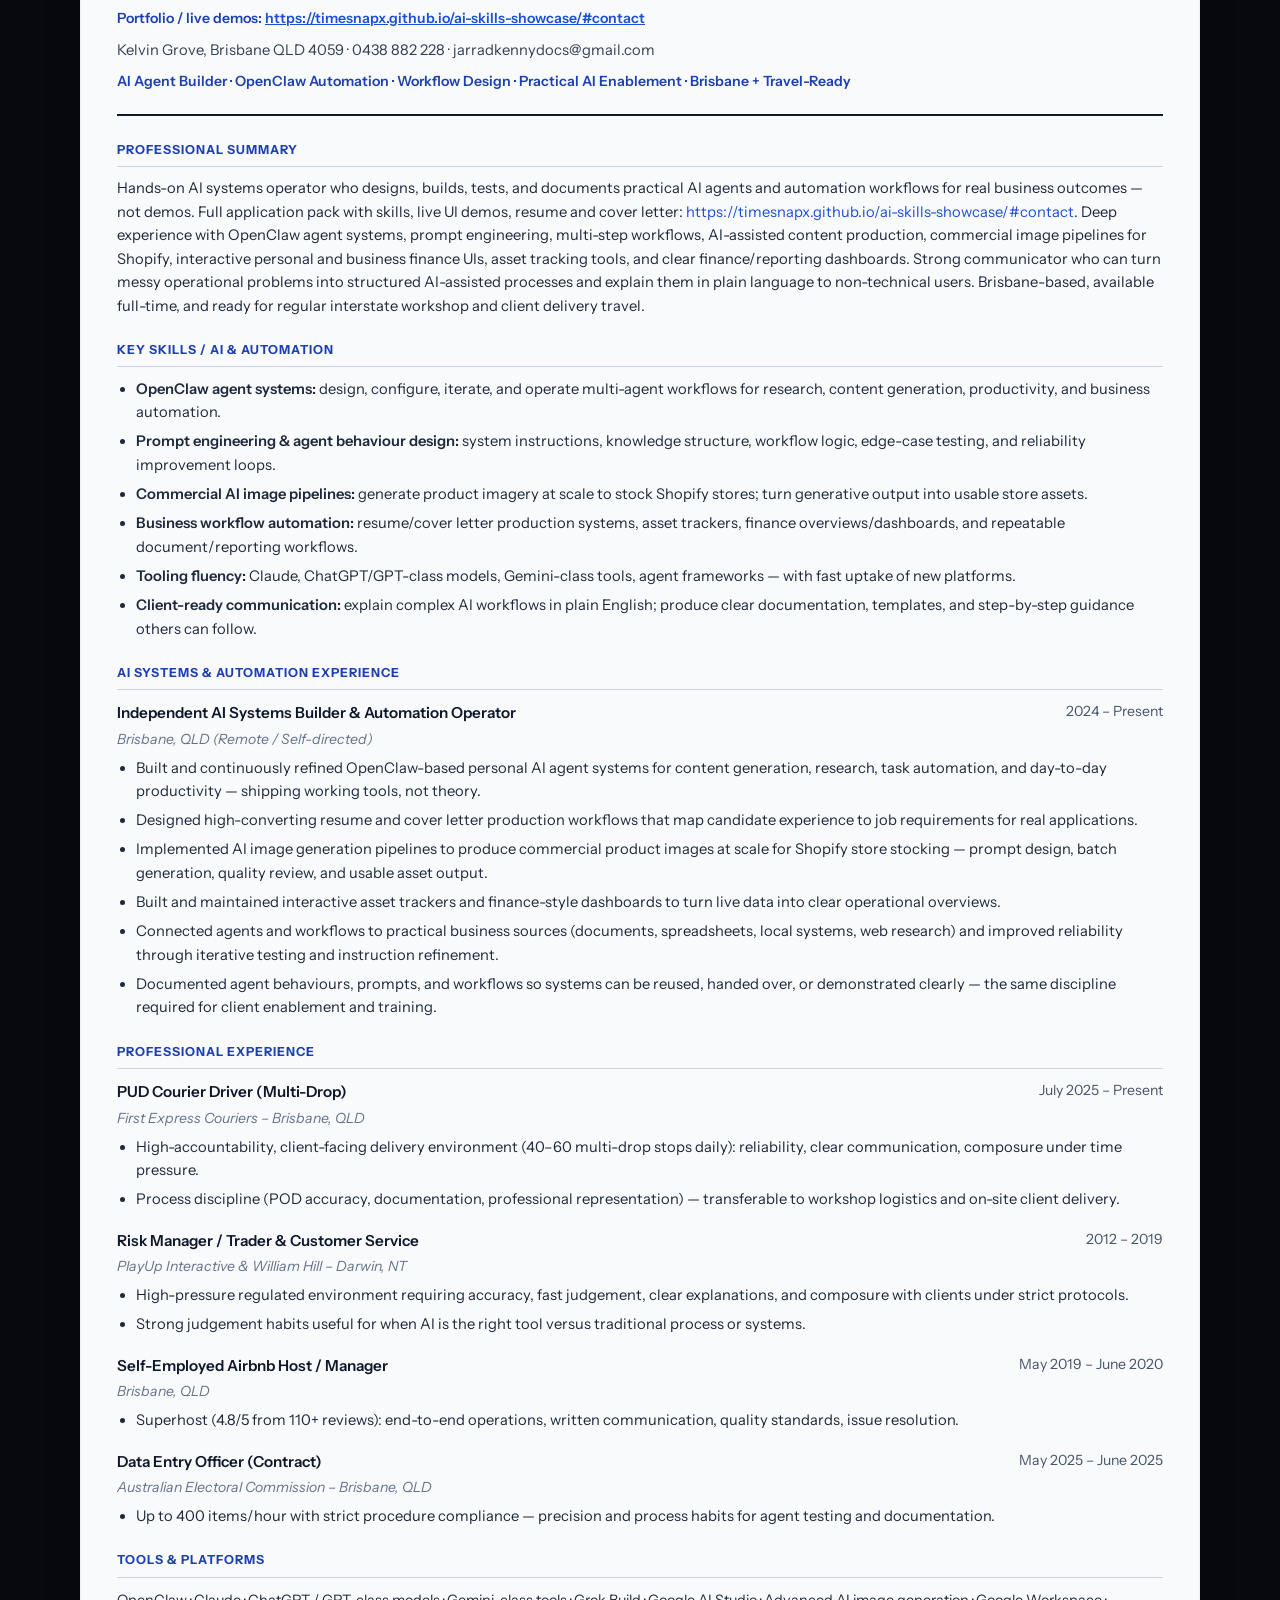
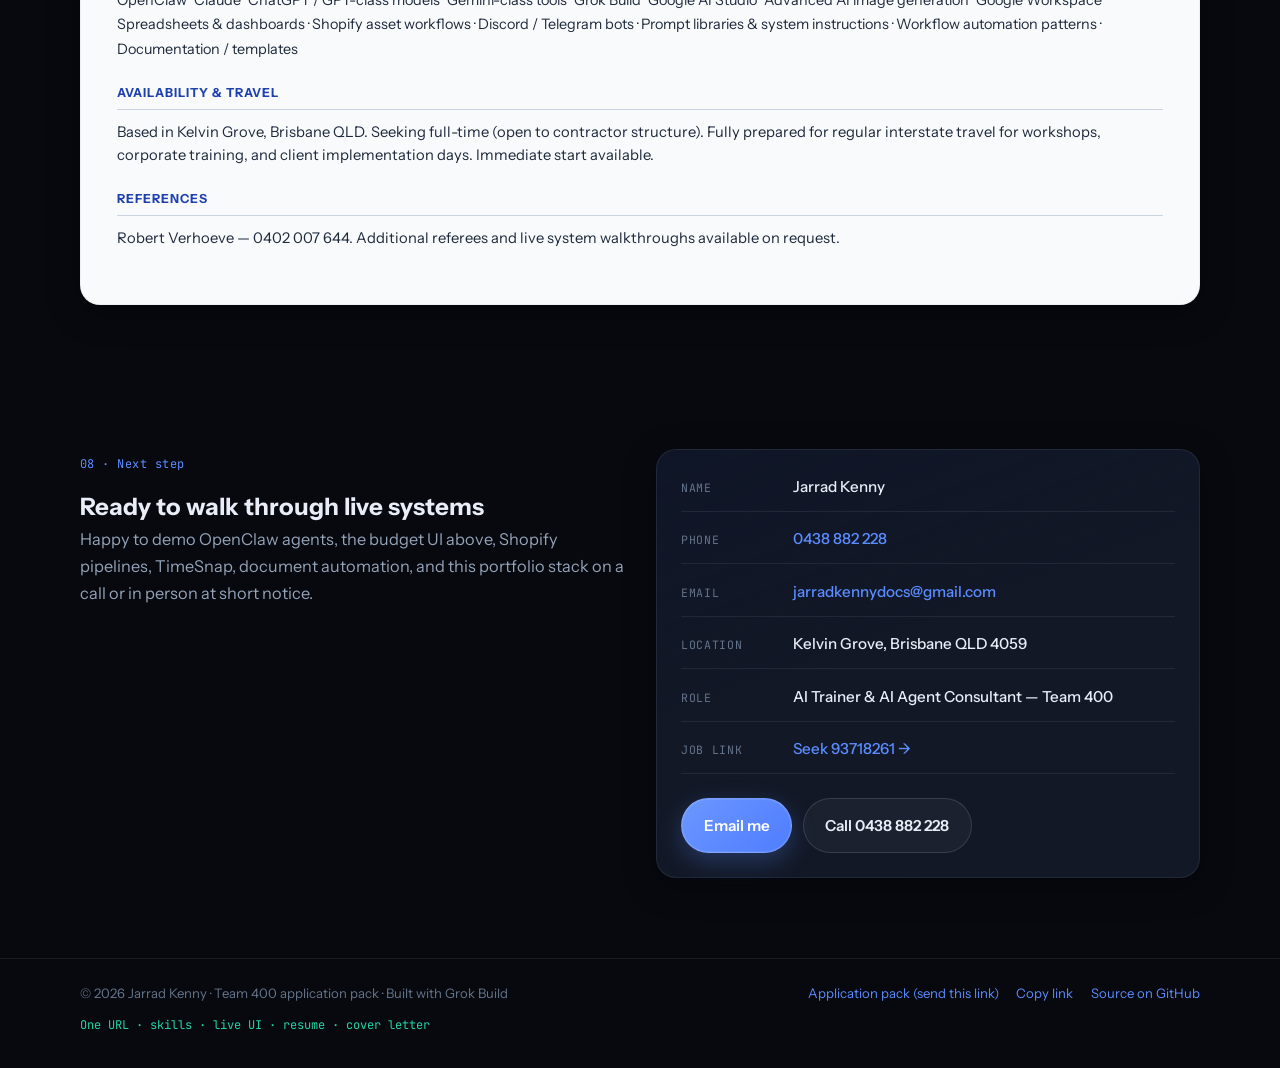
==== commit 8a5361de: "Final application pack: market research UI for crypto, stocks, commodities." ====
--- a/index.html
+++ b/index.html
@@ -33,7 +33,8 @@
         <a href="#pack">This pack</a>
         <a href="#fit">Job Fit</a>
         <a href="#skills">Skills</a>
-        <a href="#budget-ui">Live UI</a>
+        <a href="#markets">Markets</a>
+        <a href="#budget-ui">Finance UI</a>
         <a href="#documents">Resume</a>
         <a href="#contact">Contact</a>
       </nav>
@@ -64,7 +65,7 @@
         <div class="pack-banner-actions">
           <button type="button" class="btn btn-primary btn-sm" id="copyShareUrlBanner">Copy application link</button>
           <a class="btn btn-secondary btn-sm" href="#documents">Jump to resume</a>
-          <a class="btn btn-ghost btn-sm" href="#budget-ui">Jump to live UI</a>
+          <a class="btn btn-ghost btn-sm" href="#markets">Jump to markets</a>
         </div>
       </div>
     </section>
@@ -93,7 +94,7 @@
               <svg width="18" height="18" fill="none" stroke="currentColor" stroke-width="2.5" viewBox="0 0 24 24" aria-hidden="true"><path d="M5 12h14M12 5l7 7-7 7"/></svg>
             </a>
             <a href="#skills" class="btn btn-secondary btn-lg">AI skill stack</a>
-            <a href="#budget-ui" class="btn btn-ghost btn-lg">Live finance UI</a>
+            <a href="#markets" class="btn btn-ghost btn-lg">Market research UI</a>
           </div>
           <div class="hero-meta">
             <div class="meta-chip">
@@ -457,23 +458,163 @@
         </ul>
       </div>
     </section>
-    <!-- PROOF -->
-    <section class="section" id="proof">
+
+    <!-- MARKET RESEARCH UI -->
+    <section class="section" id="markets">
       <div class="container">
         <div class="section-head">
-          <span class="section-tag">05 · Proof of work</span>
+          <span class="section-tag">05 · Market research UI</span>
+          <h2>Crypto · Stocks · Commodities</h2>
+          <p class="section-lead">
+            Interactive market research board — top 10 assets by class, performance snapshots, and sector heat.
+            Built to show how I turn research data into a clear operator UI (the same skill used for client enablement demos).
+            <span class="demo-badge">Illustrative snapshot · demo data</span>
+          </p>
+        </div>
+
+        <div class="market-board" id="marketBoard" aria-label="Market research dashboard">
+          <header class="market-board-header">
+            <div>
+              <p class="market-kicker">Research desk</p>
+              <h3>Global markets overview</h3>
+            </div>
+            <div class="market-meta">
+              <span class="market-asof" id="marketAsOf">Snapshot loading…</span>
+              <span class="live-badge">Demo board</span>
+            </div>
+          </header>
+
+          <div class="market-summary" id="marketSummary" aria-label="Market performance summary"></div>
+
+          <div class="market-tabs" role="tablist" aria-label="Asset classes">
+            <button class="market-tab is-active" type="button" role="tab" aria-selected="true" data-market="crypto">Crypto</button>
+            <button class="market-tab" type="button" role="tab" aria-selected="false" data-market="stocks">Stocks</button>
+            <button class="market-tab" type="button" role="tab" aria-selected="false" data-market="commodities">Commodities</button>
+          </div>
+
+          <div class="market-panel is-active" id="market-panel-crypto" role="tabpanel">
+            <div class="market-panel-head">
+              <h4>Top 10 cryptocurrencies</h4>
+              <span class="market-panel-note">Ranked by market cap · 24h performance</span>
+            </div>
+            <div class="market-table-wrap">
+              <table class="market-table">
+                <thead>
+                  <tr>
+                    <th>#</th>
+                    <th>Asset</th>
+                    <th>Price (USD)</th>
+                    <th>24h</th>
+                    <th>7d</th>
+                    <th>Market cap</th>
+                    <th>Volume 24h</th>
+                    <th>Spark</th>
+                  </tr>
+                </thead>
+                <tbody id="marketCryptoBody"></tbody>
+              </table>
+            </div>
+          </div>
+
+          <div class="market-panel" id="market-panel-stocks" role="tabpanel" hidden>
+            <div class="market-panel-head">
+              <h4>Top 10 equities (global blue chips)</h4>
+              <span class="market-panel-note">Large-cap leaders · session performance</span>
+            </div>
+            <div class="market-table-wrap">
+              <table class="market-table">
+                <thead>
+                  <tr>
+                    <th>#</th>
+                    <th>Ticker</th>
+                    <th>Price (USD)</th>
+                    <th>1d</th>
+                    <th>1w</th>
+                    <th>Market cap</th>
+                    <th>Volume</th>
+                    <th>Spark</th>
+                  </tr>
+                </thead>
+                <tbody id="marketStocksBody"></tbody>
+              </table>
+            </div>
+          </div>
+
+          <div class="market-panel" id="market-panel-commodities" role="tabpanel" hidden>
+            <div class="market-panel-head">
+              <h4>Top 10 commodities</h4>
+              <span class="market-panel-note">Energy · metals · agriculture</span>
+            </div>
+            <div class="market-table-wrap">
+              <table class="market-table">
+                <thead>
+                  <tr>
+                    <th>#</th>
+                    <th>Contract</th>
+                    <th>Price</th>
+                    <th>1d</th>
+                    <th>1w</th>
+                    <th>Unit</th>
+                    <th>Region / note</th>
+                    <th>Spark</th>
+                  </tr>
+                </thead>
+                <tbody id="marketCommoditiesBody"></tbody>
+              </table>
+            </div>
+          </div>
+
+          <div class="market-insights">
+            <article class="market-insight">
+              <h4>Research signal</h4>
+              <p id="marketInsightText">
+                Demo narrative: risk assets mixed — watch BTC dominance vs equities beta, and energy vs precious metals for macro regime clues.
+              </p>
+            </article>
+            <article class="market-insight">
+              <h4>How this maps to client work</h4>
+              <p>
+                Same pattern as Team 400 delivery: gather data → structure it → surface decisions in a clean UI →
+                explain it without buzzwords so operators can act.
+              </p>
+            </article>
+          </div>
+        </div>
+
+        <ul class="ui-capability-strip" aria-label="Market research UI capabilities">
+          <li>Multi-asset research desk</li>
+          <li>Top 10 rankings</li>
+          <li>Performance % with colour cues</li>
+          <li>Market summary cards</li>
+          <li>Tabbed asset classes</li>
+          <li>Client-demo ready layout</li>
+        </ul>
+      </div>
+    </section>
+
+    <!-- PROOF -->
+    <section class="section section-alt" id="proof">
+      <div class="container">
+        <div class="section-head">
+          <span class="section-tag">06 · Proof of work</span>
           <h2>Things you can open and inspect</h2>
           <p class="section-lead">
-            Team 400 asks for examples of agents, workflows, and demos. Here is a selection you can click through.
+            Team 400 asks for examples of agents, workflows, and demos. Everything below is on this one pack.
           </p>
         </div>
 
         <div class="proof-grid">
+          <a class="proof-card" href="#markets">
+            <span class="proof-type">On this page</span>
+            <h3>Market research UI</h3>
+            <p>Crypto, stocks, and commodities — top 10 tables and performance snapshots.</p>
+            <span class="proof-cta">Open markets board →</span>
+          </a>
           <a class="proof-card" href="#budget-ui">
             <span class="proof-type">On this page</span>
             <h3>Personal &amp; business finance UI</h3>
-            <p>Editable mock data: household cashflow plus AP/AR/payroll/GST/POs — interact without leaving this pack.</p>
-            <span class="proof-cta">Scroll to live UI →</span>
+            <p>Editable mock data: household cashflow plus AP/AR/payroll/GST/POs.</p>
+            <span class="proof-cta">Scroll to finance UI →</span>
           </a>
           <a class="proof-card" href="#documents">
             <span class="proof-type">On this page</span>
@@ -487,20 +628,15 @@
             <p>Track and measure the value of items. Built and published via Google AI Studio.</p>
             <span class="proof-cta">Open AI Studio app →</span>
           </a>
-          <div class="proof-card static">
-            <span class="proof-type">Automation</span>
-            <h3>OpenClaw agent systems</h3>
-            <p>Multi-agent research, job packaging, Shopify pipelines, Discord/Telegram bots, email &amp; SMS triggers.</p>
-            <span class="proof-cta">Live walkthrough on request</span>
-          </div>
-        </div></div>
+        </div>
+      </div>
     </section>
 
     <!-- DOCUMENTS -->
-    <section class="section section-alt" id="documents">
+    <section class="section" id="documents">
       <div class="container">
         <div class="section-head">
-          <span class="section-tag">06 · Application documents</span>
+          <span class="section-tag">07 · Application documents</span>
           <h2>Resume &amp; cover letter</h2>
           <p class="section-lead">
             Tailored specifically for <strong>Team 400 — AI Trainer &amp; AI Agent Consultant</strong> (Seek job 93718261).
@@ -716,7 +852,7 @@
     <section class="section section-contact" id="contact">
       <div class="container contact-grid">
         <div>
-          <span class="section-tag">07 · Next step</span>
+          <span class="section-tag">08 · Next step</span>
           <h2>Ready to walk through live systems</h2>
           <p class="section-lead">
             Happy to demo OpenClaw agents, the budget UI above, Shopify pipelines, TimeSnap, document automation, and this portfolio stack on a call or in person at short notice.
--- a/css/styles.css
+++ b/css/styles.css
@@ -1104,6 +1104,302 @@
   border: 1px solid rgba(255, 255, 255, 0.1);
 }
 
+/* ---------- Market research board ---------- */
+.market-board {
+  border: 1px solid var(--border);
+  border-radius: var(--radius-xl);
+  background: linear-gradient(180deg, rgba(18, 24, 38, 0.98), rgba(10, 14, 22, 0.98));
+  box-shadow: var(--shadow-lg);
+  overflow: hidden;
+}
+
+.market-board-header {
+  display: flex;
+  flex-wrap: wrap;
+  align-items: center;
+  justify-content: space-between;
+  gap: 1rem;
+  padding: 1.15rem 1.35rem;
+  border-bottom: 1px solid var(--border);
+  background: rgba(255, 255, 255, 0.02);
+}
+
+.market-kicker {
+  font-family: var(--font-mono);
+  font-size: 0.72rem;
+  color: var(--accent-2);
+  letter-spacing: 0.06em;
+  text-transform: uppercase;
+  margin-bottom: 0.2rem;
+}
+
+.market-board-header h3 {
+  font-family: var(--font-display);
+  font-size: 1.2rem;
+  font-weight: 700;
+}
+
+.market-meta {
+  display: flex;
+  flex-wrap: wrap;
+  align-items: center;
+  gap: 0.65rem;
+}
+
+.market-asof {
+  font-size: 0.8rem;
+  color: var(--text-muted);
+  font-family: var(--font-mono);
+}
+
+.market-summary {
+  display: grid;
+  grid-template-columns: repeat(4, 1fr);
+  gap: 0.75rem;
+  padding: 1.1rem 1.35rem;
+}
+
+.market-stat {
+  padding: 0.9rem 1rem;
+  border-radius: var(--radius);
+  border: 1px solid var(--border);
+  background: rgba(255, 255, 255, 0.02);
+  min-width: 0;
+}
+
+.market-stat .label {
+  display: block;
+  font-size: 0.7rem;
+  text-transform: uppercase;
+  letter-spacing: 0.06em;
+  font-family: var(--font-mono);
+  color: var(--text-dim);
+  margin-bottom: 0.3rem;
+}
+
+.market-stat .value {
+  display: block;
+  font-family: var(--font-display);
+  font-size: 1.25rem;
+  font-weight: 700;
+  letter-spacing: -0.02em;
+  margin-bottom: 0.15rem;
+}
+
+.market-stat .note {
+  font-size: 0.75rem;
+  color: var(--text-dim);
+}
+
+.market-stat .value.up { color: var(--success); }
+.market-stat .value.down { color: #f87171; }
+.market-stat .value.flat { color: var(--text-muted); }
+
+.market-tabs {
+  display: flex;
+  flex-wrap: wrap;
+  gap: 0.4rem;
+  padding: 0 1.35rem 0.85rem;
+}
+
+.market-tab {
+  padding: 0.55rem 1.1rem;
+  border-radius: 999px;
+  border: 1px solid var(--border);
+  background: rgba(255, 255, 255, 0.03);
+  color: var(--text-muted);
+  font-size: 0.88rem;
+  font-weight: 600;
+  transition: background var(--transition), color var(--transition), border-color var(--transition);
+}
+
+.market-tab:hover { color: var(--text); }
+
+.market-tab.is-active {
+  color: #fff;
+  background: linear-gradient(135deg, rgba(91, 140, 255, 0.35), rgba(34, 211, 166, 0.2));
+  border-color: rgba(91, 140, 255, 0.45);
+  box-shadow: 0 0 0 1px rgba(91, 140, 255, 0.15);
+}
+
+.market-panel {
+  display: none;
+  padding: 0 1.35rem 1.15rem;
+  animation: fadeIn 0.25s ease;
+}
+
+.market-panel.is-active { display: block; }
+
+.market-panel-head {
+  display: flex;
+  flex-wrap: wrap;
+  align-items: baseline;
+  justify-content: space-between;
+  gap: 0.5rem;
+  margin-bottom: 0.75rem;
+}
+
+.market-panel-head h4 {
+  font-size: 1rem;
+  font-weight: 600;
+}
+
+.market-panel-note {
+  font-size: 0.8rem;
+  color: var(--text-dim);
+}
+
+.market-table-wrap {
+  border: 1px solid var(--border);
+  border-radius: var(--radius);
+  overflow-x: auto;
+  background: rgba(0, 0, 0, 0.15);
+}
+
+.market-table {
+  width: 100%;
+  border-collapse: collapse;
+  min-width: 760px;
+}
+
+.market-table th {
+  text-align: left;
+  font-size: 0.7rem;
+  text-transform: uppercase;
+  letter-spacing: 0.05em;
+  color: var(--text-dim);
+  padding: 0.7rem 0.75rem;
+  border-bottom: 1px solid var(--border);
+  background: rgba(255, 255, 255, 0.03);
+  white-space: nowrap;
+}
+
+.market-table td {
+  padding: 0.65rem 0.75rem;
+  border-bottom: 1px solid rgba(148, 163, 184, 0.08);
+  font-size: 0.88rem;
+  vertical-align: middle;
+}
+
+.market-table tr:last-child td { border-bottom: none; }
+
+.market-table tr:hover td {
+  background: rgba(91, 140, 255, 0.05);
+}
+
+.mkt-rank {
+  font-family: var(--font-mono);
+  font-size: 0.78rem;
+  color: var(--text-dim);
+}
+
+.mkt-name {
+  font-weight: 600;
+  color: var(--text);
+}
+
+.mkt-sym {
+  display: block;
+  font-size: 0.72rem;
+  font-family: var(--font-mono);
+  color: var(--text-dim);
+  font-weight: 500;
+  margin-top: 0.1rem;
+}
+
+.mkt-price {
+  font-variant-numeric: tabular-nums;
+  font-family: var(--font-mono);
+  font-size: 0.84rem;
+}
+
+.mkt-chg {
+  font-variant-numeric: tabular-nums;
+  font-family: var(--font-mono);
+  font-size: 0.82rem;
+  font-weight: 600;
+}
+
+.mkt-chg.up { color: var(--success); }
+.mkt-chg.down { color: #f87171; }
+.mkt-chg.flat { color: var(--text-muted); }
+
+.mkt-cap,
+.mkt-vol {
+  font-variant-numeric: tabular-nums;
+  font-family: var(--font-mono);
+  font-size: 0.8rem;
+  color: var(--text-muted);
+}
+
+.spark {
+  display: inline-flex;
+  align-items: flex-end;
+  gap: 2px;
+  height: 22px;
+  width: 56px;
+}
+
+.spark i {
+  display: block;
+  width: 4px;
+  border-radius: 2px 2px 0 0;
+  background: var(--accent);
+  min-height: 3px;
+}
+
+.spark.up i { background: var(--success); }
+.spark.down i { background: #f87171; }
+
+.market-insights {
+  display: grid;
+  grid-template-columns: 1fr 1fr;
+  gap: 0.85rem;
+  padding: 0 1.35rem 1.35rem;
+}
+
+.market-insight {
+  padding: 1rem;
+  border-radius: var(--radius);
+  border: 1px solid var(--border);
+  background: rgba(255, 255, 255, 0.02);
+}
+
+.market-insight h4 {
+  font-size: 0.88rem;
+  margin-bottom: 0.4rem;
+  color: var(--accent);
+}
+
+.market-insight p {
+  font-size: 0.86rem;
+  color: var(--text-muted);
+  line-height: 1.55;
+}
+
+@media (max-width: 960px) {
+  .market-summary {
+    grid-template-columns: 1fr 1fr;
+  }
+  .market-insights {
+    grid-template-columns: 1fr;
+  }
+}
+
+@media (max-width: 640px) {
+  .market-summary {
+    grid-template-columns: 1fr;
+  }
+  .market-board-header,
+  .market-summary,
+  .market-tabs,
+  .market-panel,
+  .market-insights {
+    padding-left: 1rem;
+    padding-right: 1rem;
+  }
+}
+
 /* ---------- Financial tracker embed ---------- */
 .demo-badge {
   display: inline-block;
@@ -1405,7 +1701,7 @@
 /* Print */
 @media print {
   .bg-grid, .bg-glow, .site-header, .site-footer,
-  .hero, #fit, #skills, #workflows, #budget-ui, #proof, #contact,
+  .hero, #fit, #skills, #workflows, #budget-ui, #markets, #proof, #contact,
   .doc-toolbar, .section-head, .copy-toast {
     display: none !important;
   }
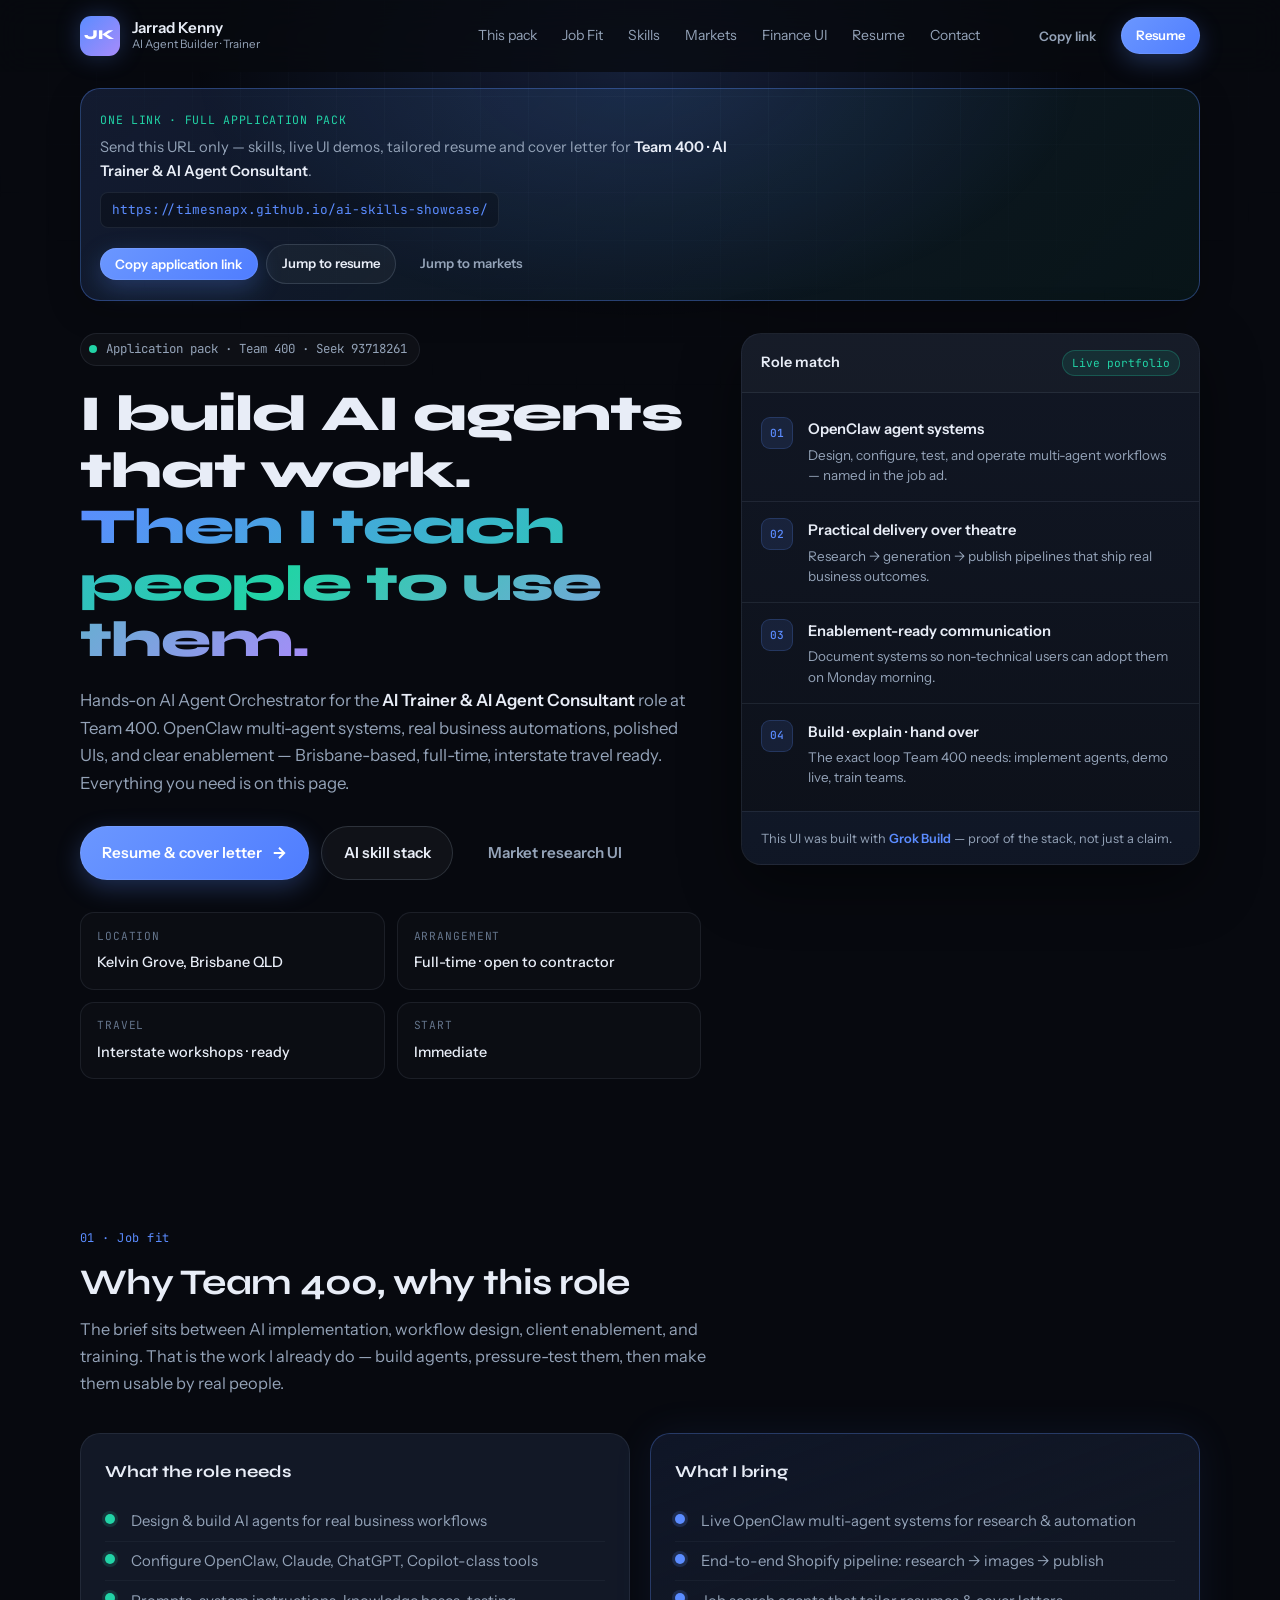
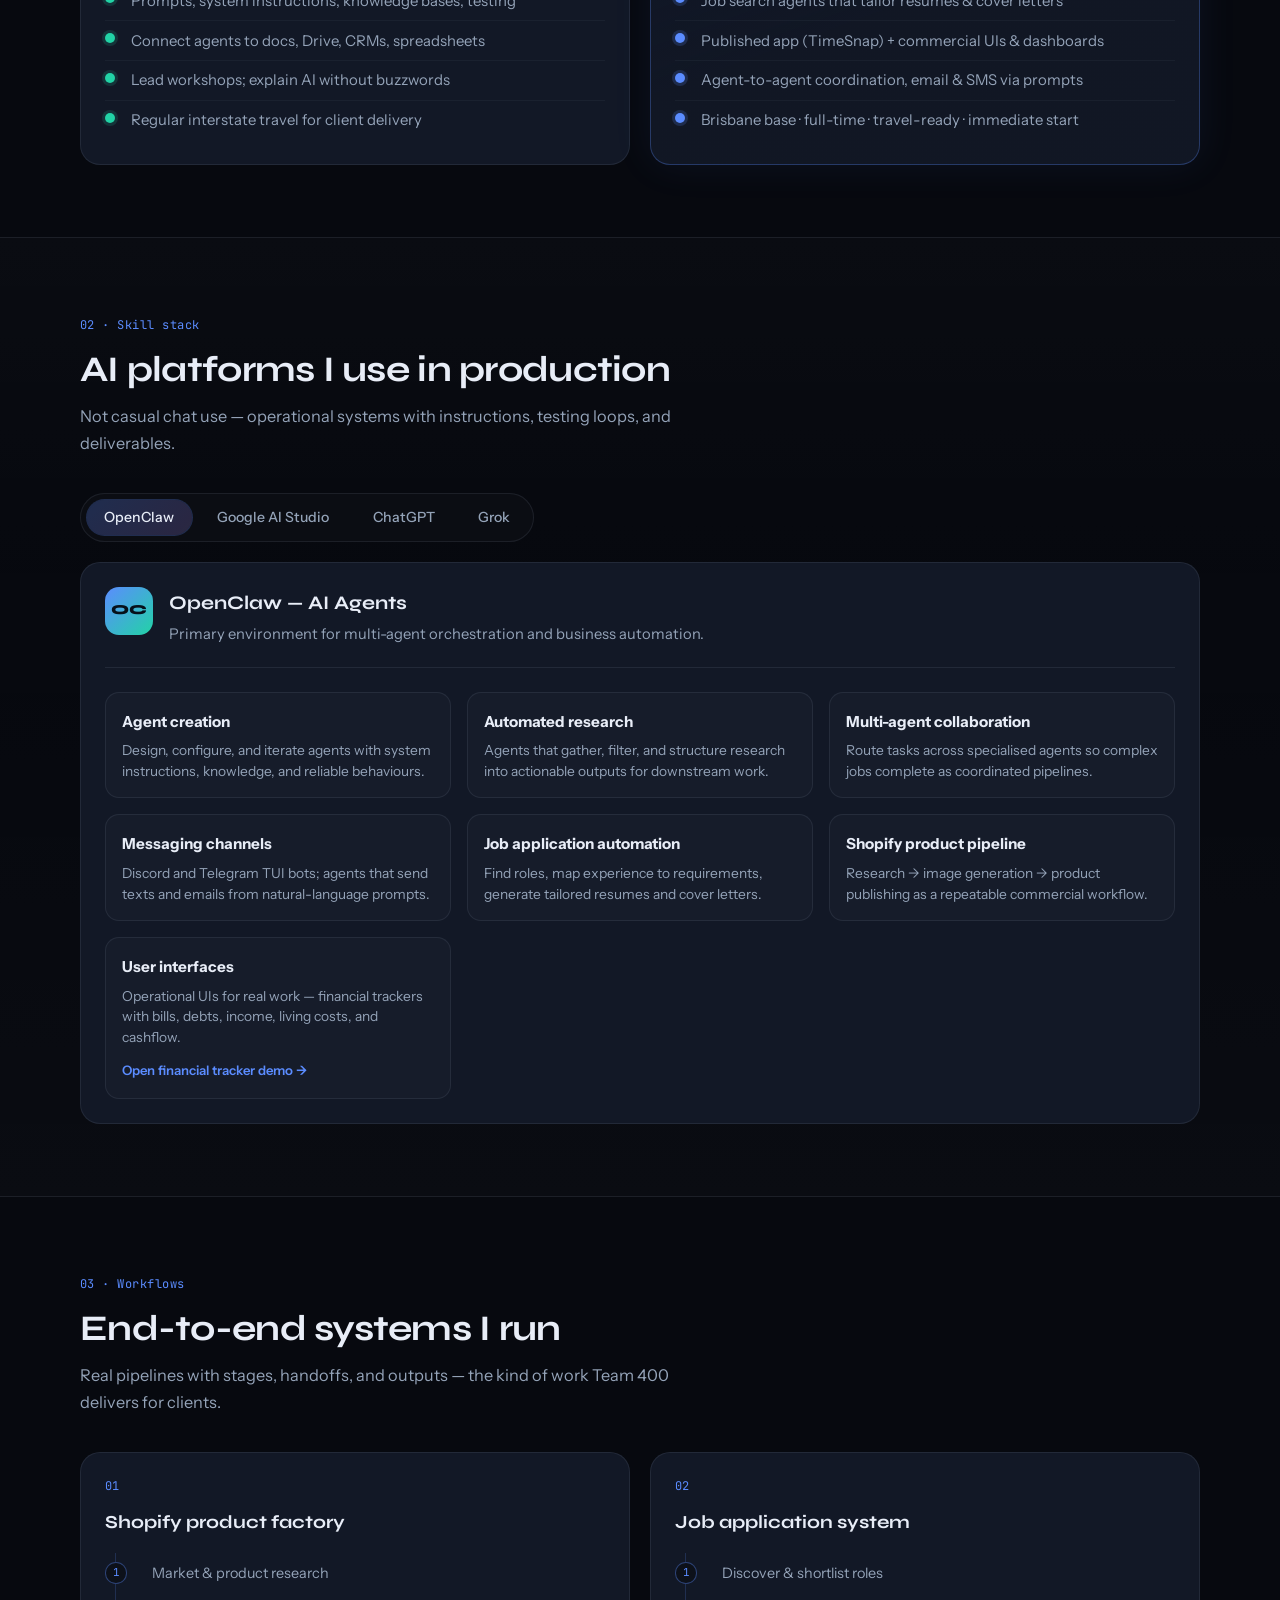
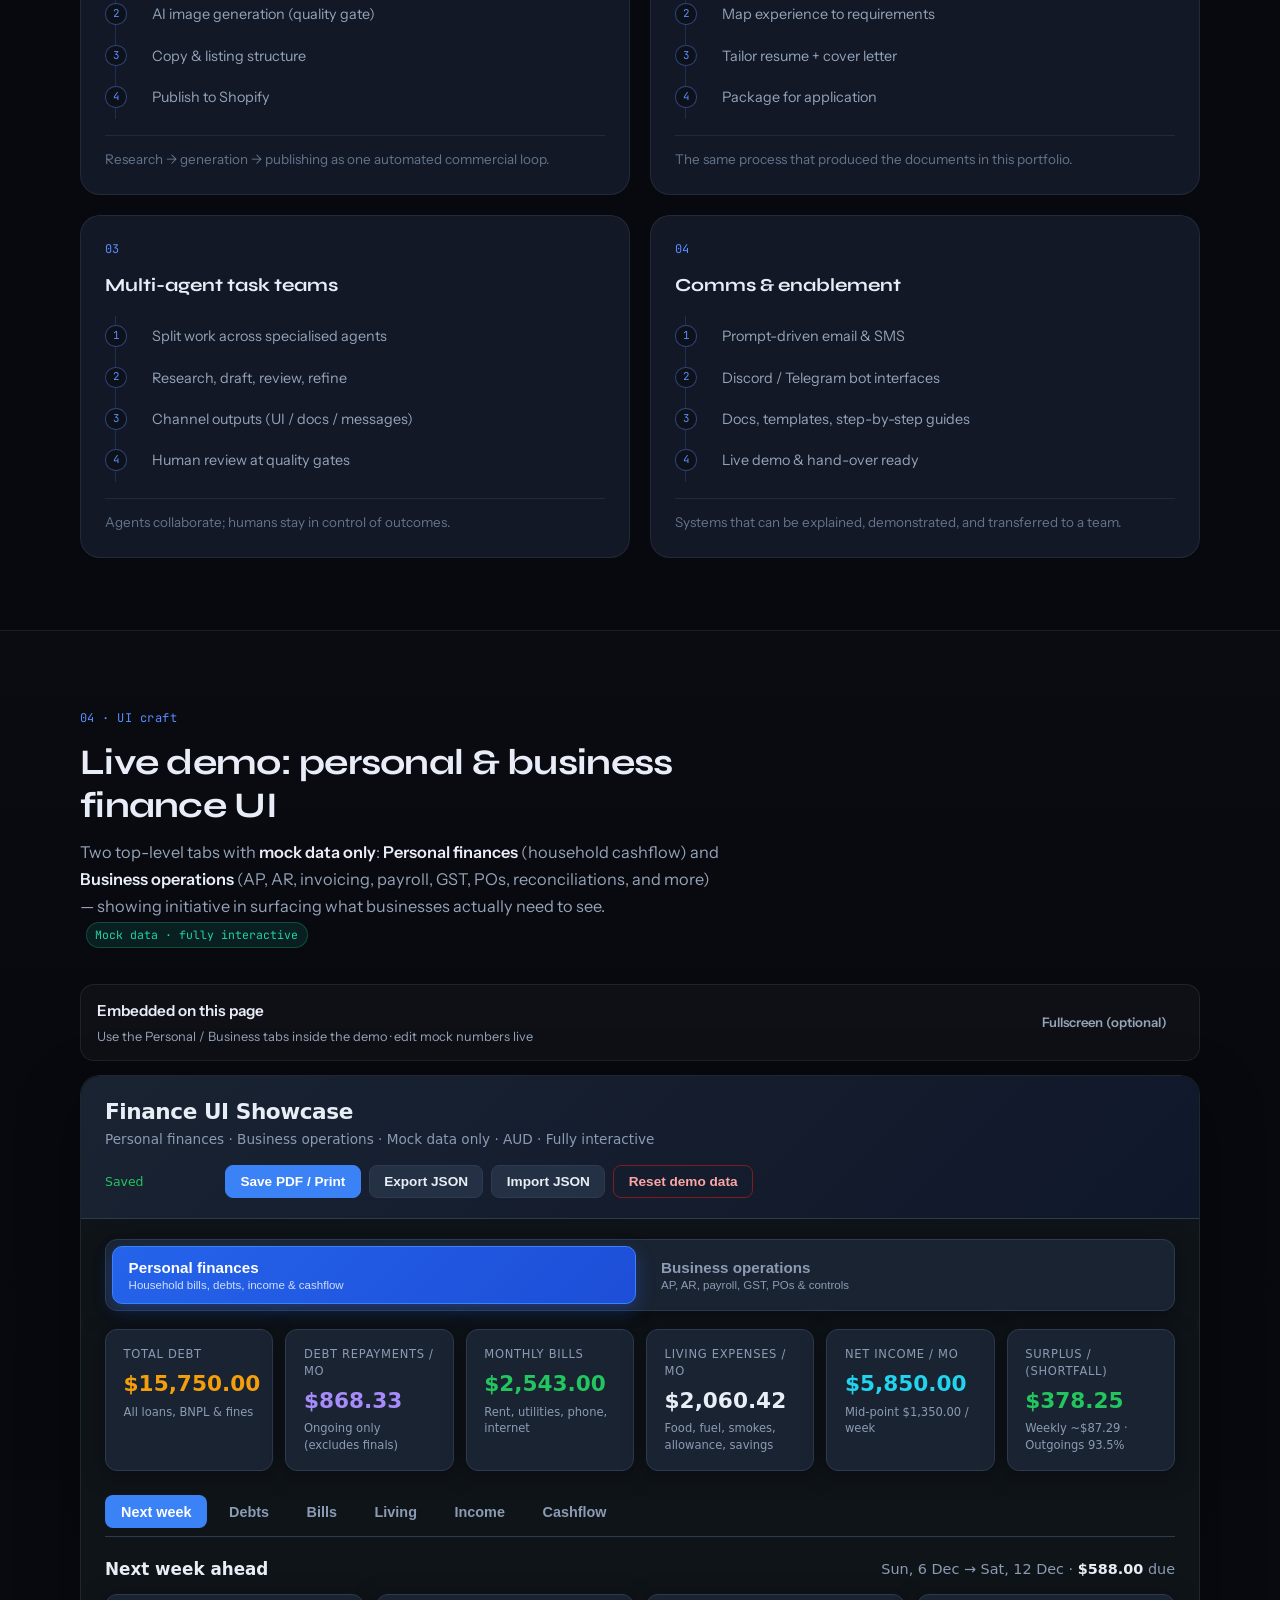
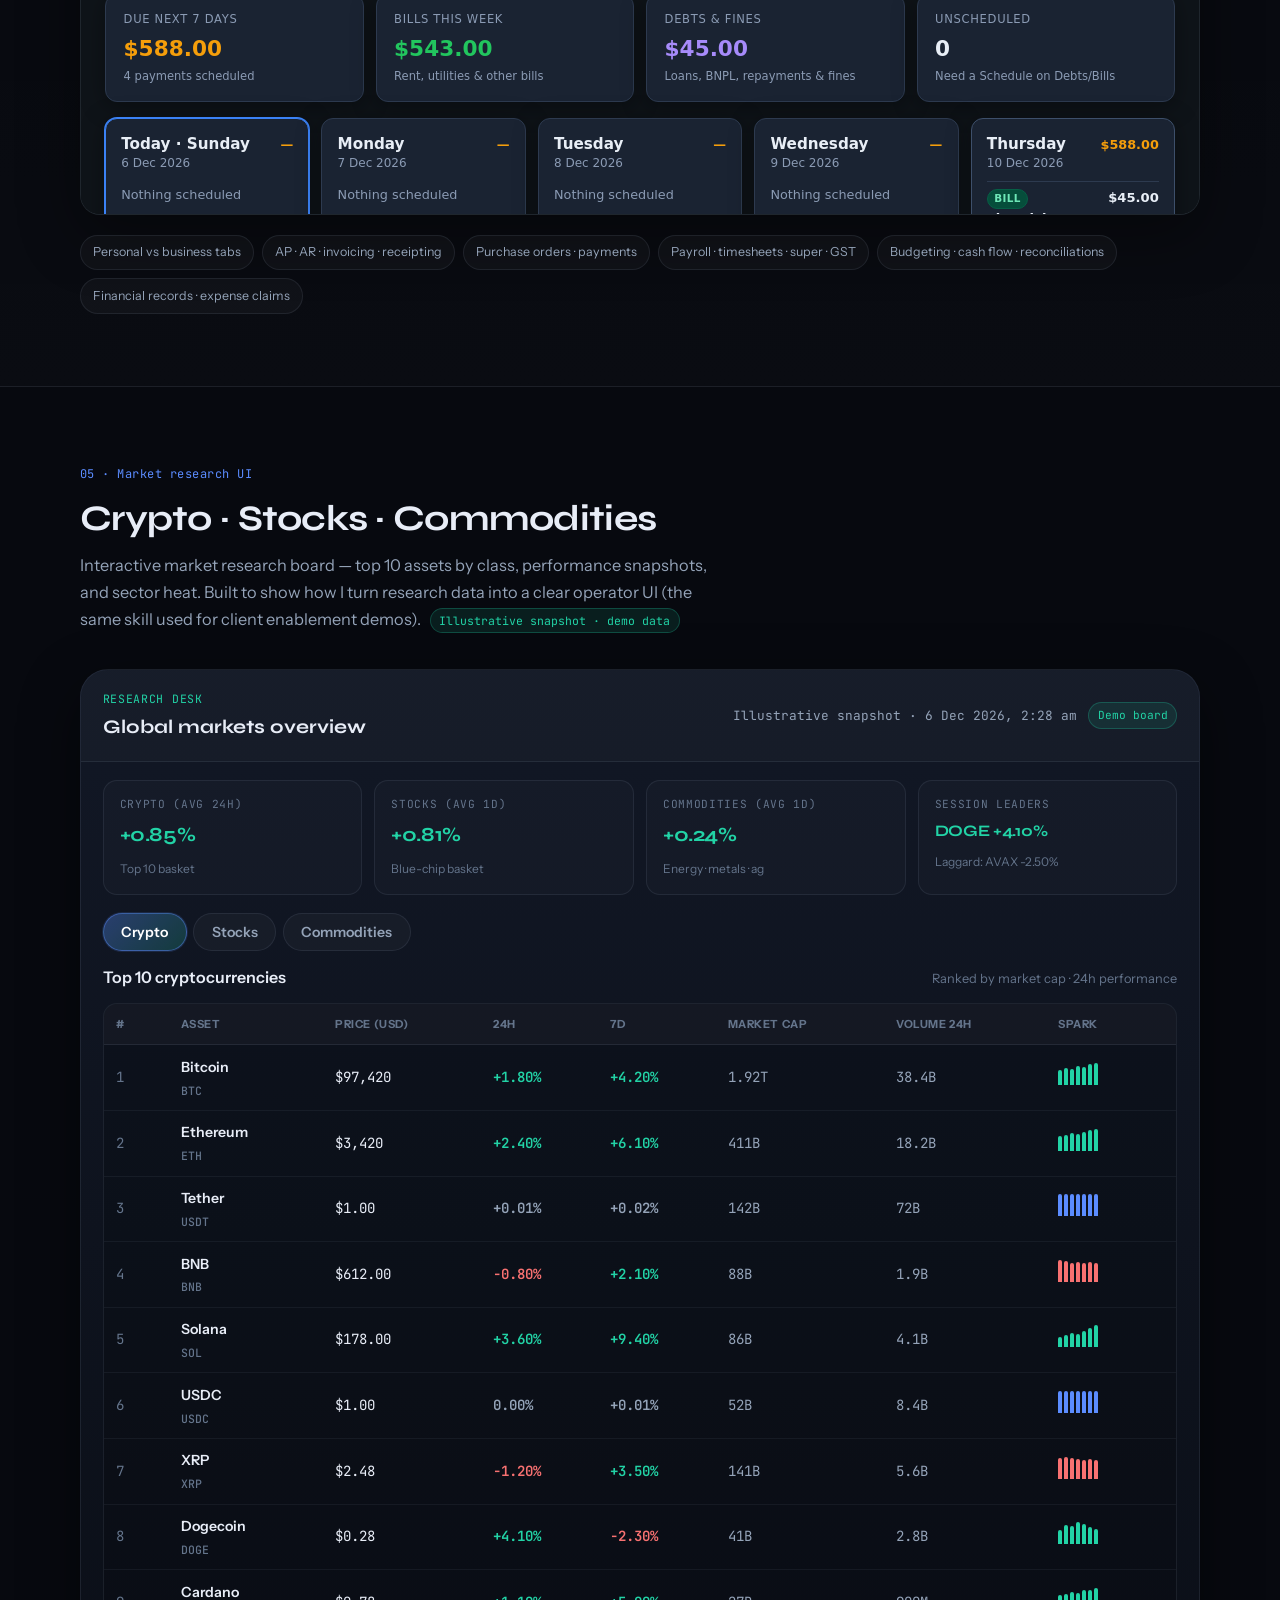
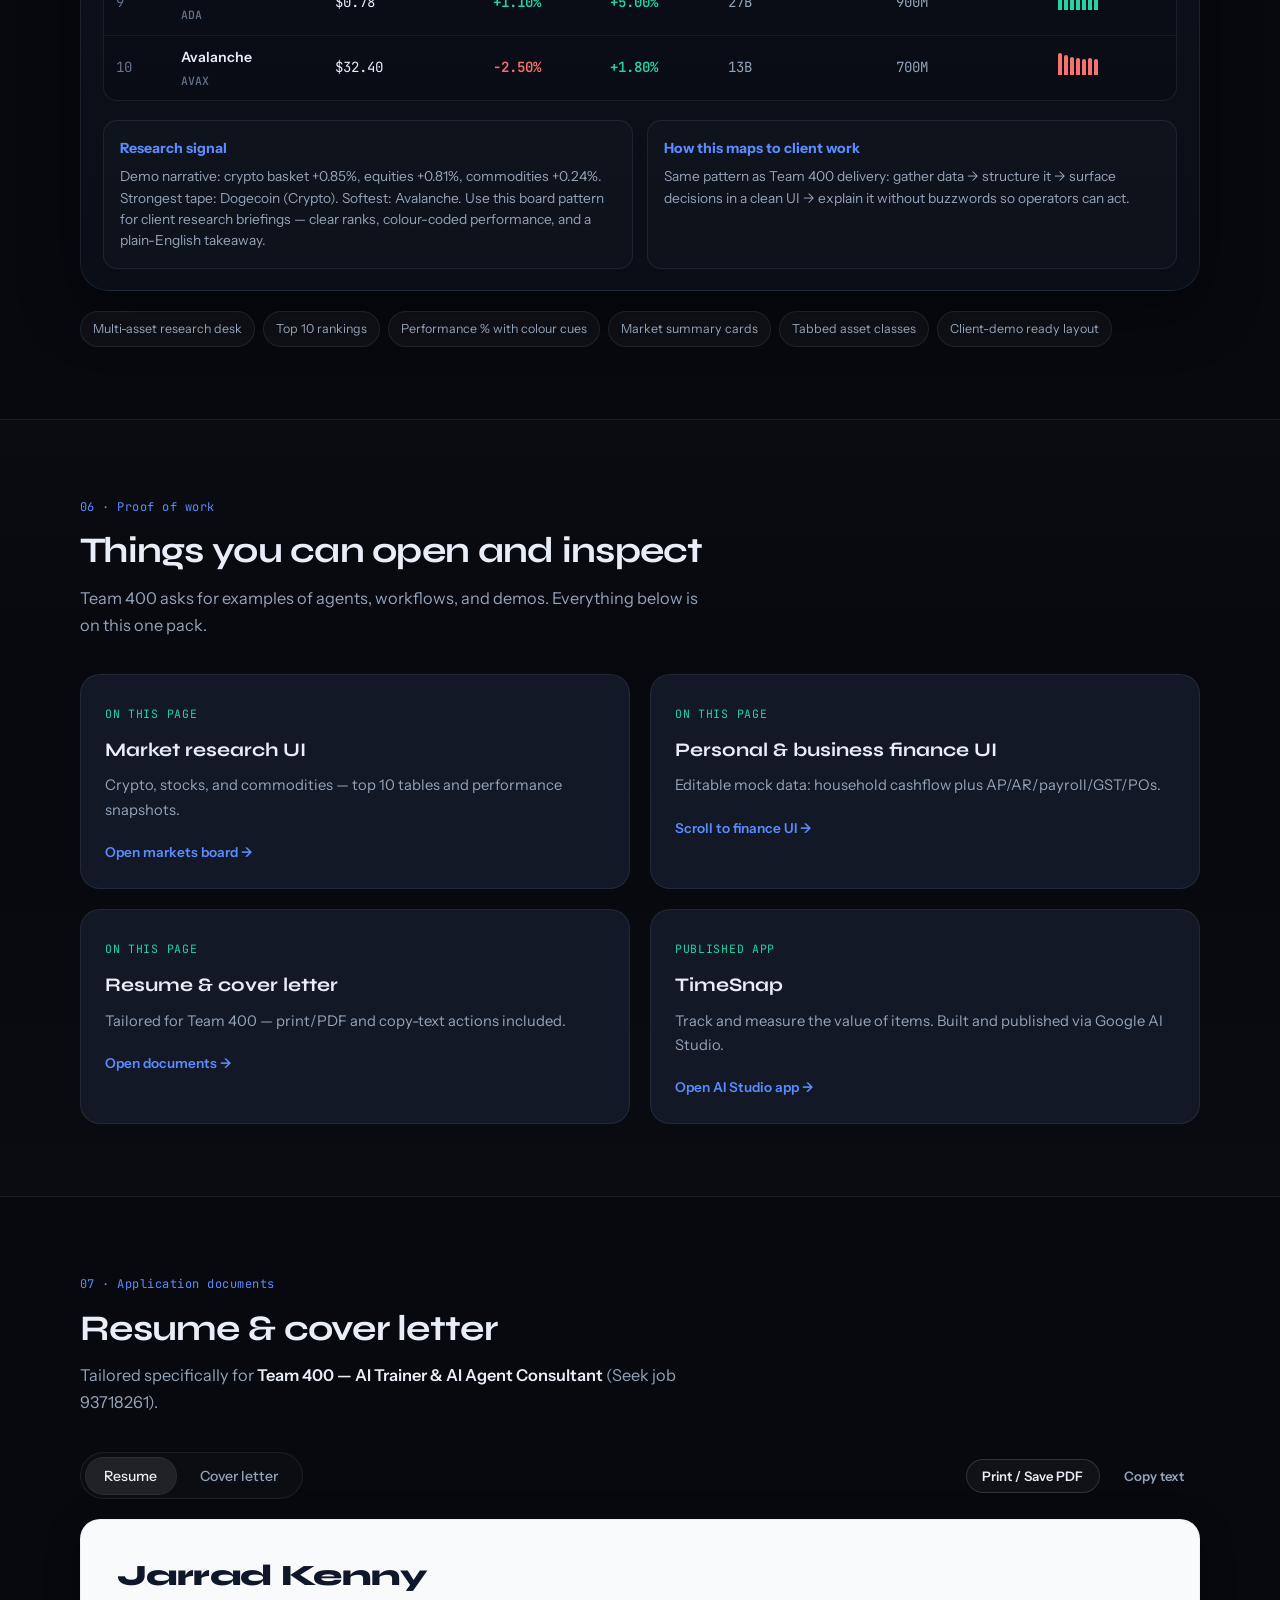
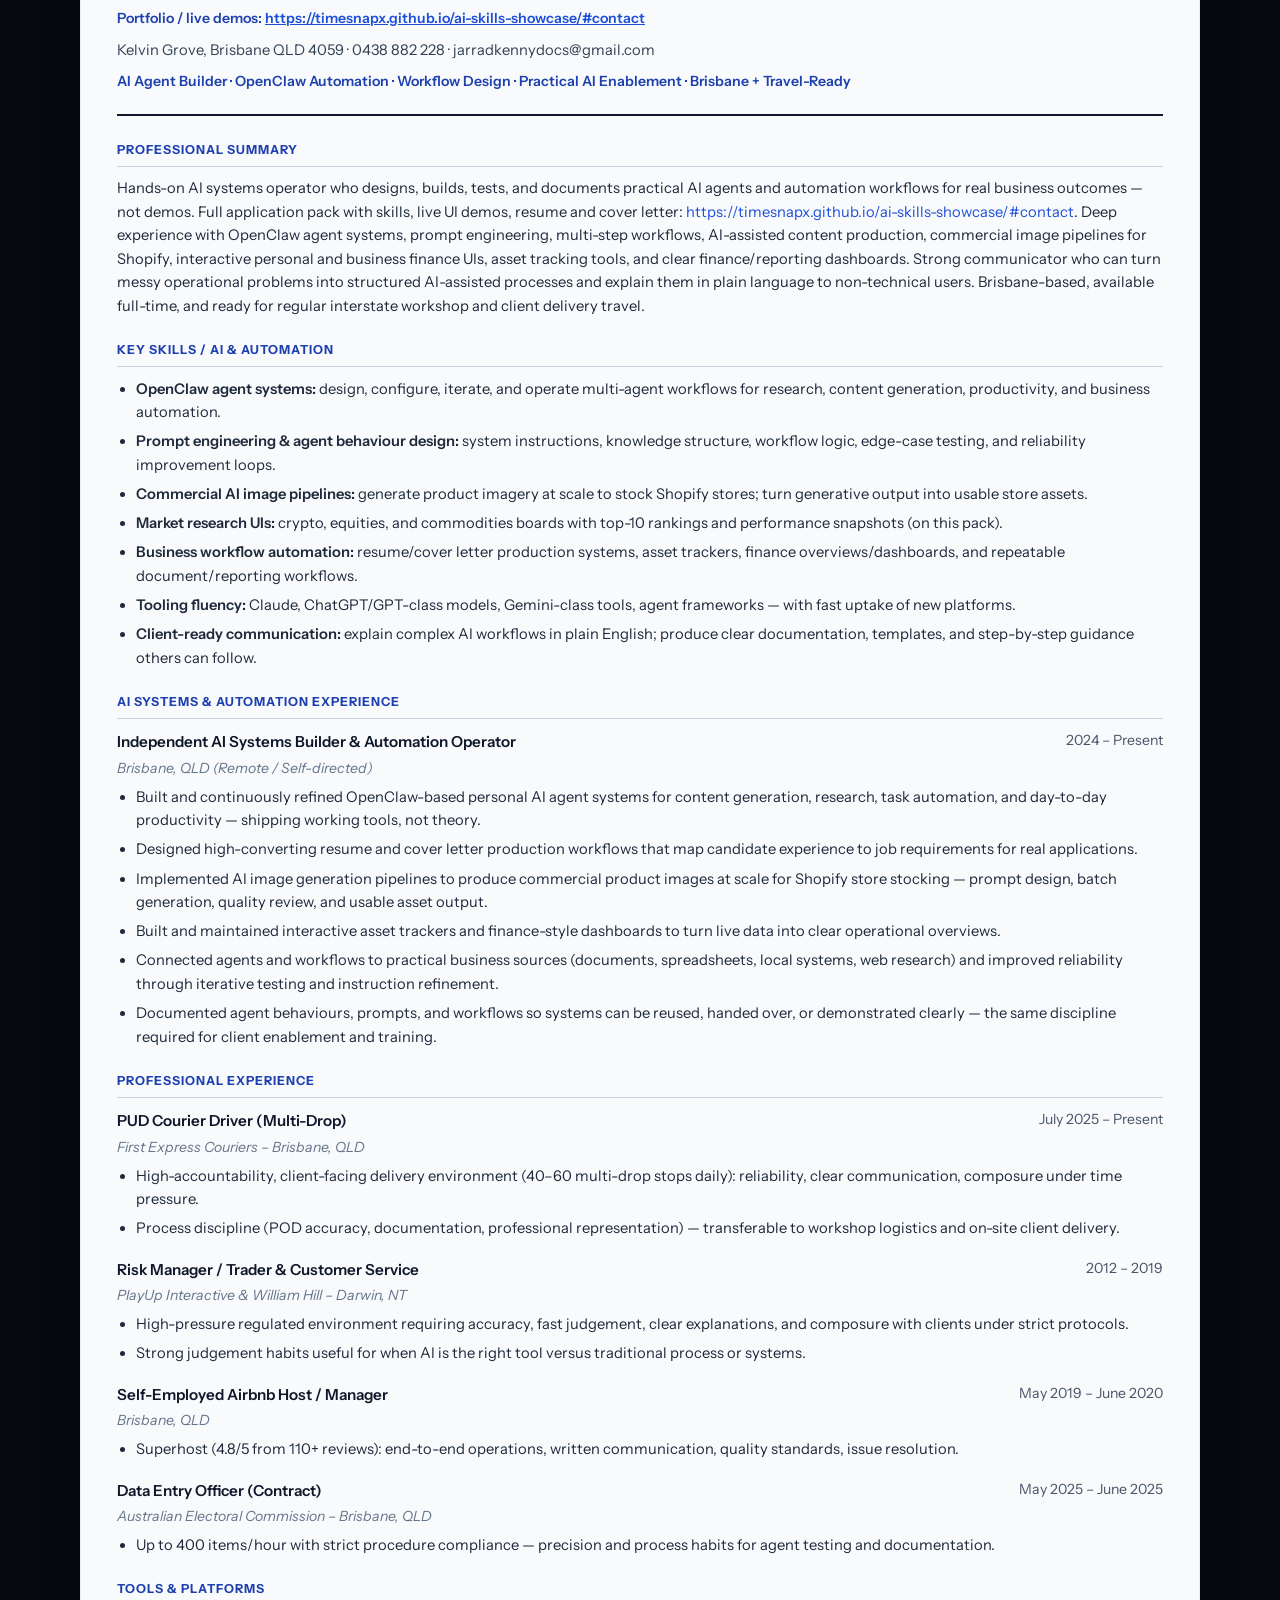
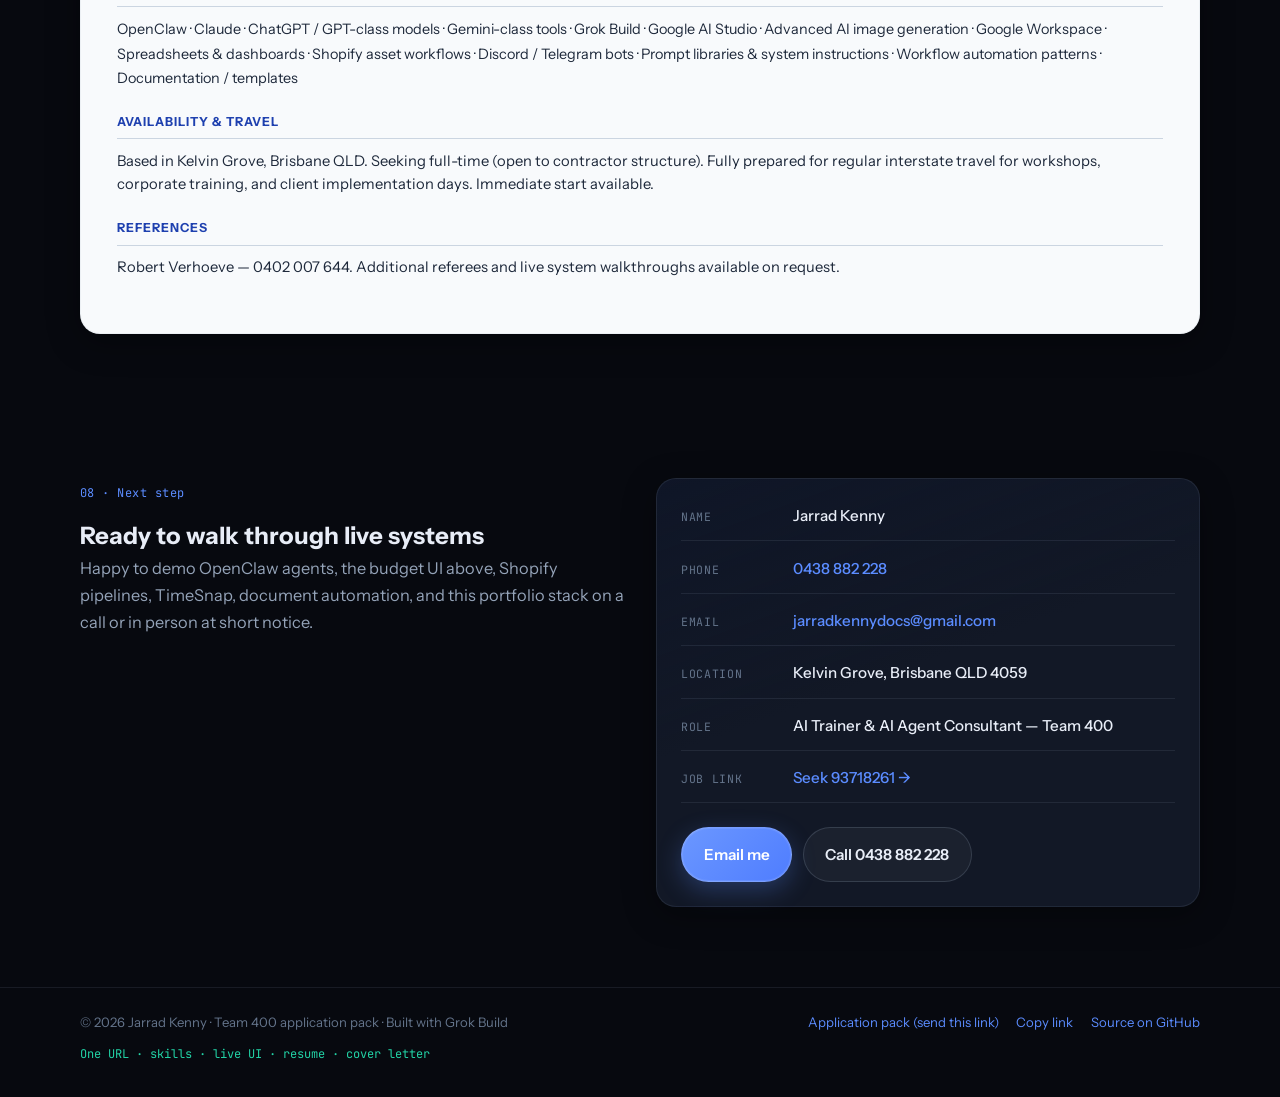
==== commit 56168194: "Mention market research UI in pack resume skills and README." ====
--- a/index.html
+++ b/index.html
@@ -681,6 +681,7 @@
               <li><strong>OpenClaw agent systems:</strong> design, configure, iterate, and operate multi-agent workflows for research, content generation, productivity, and business automation.</li>
               <li><strong>Prompt engineering &amp; agent behaviour design:</strong> system instructions, knowledge structure, workflow logic, edge-case testing, and reliability improvement loops.</li>
               <li><strong>Commercial AI image pipelines:</strong> generate product imagery at scale to stock Shopify stores; turn generative output into usable store assets.</li>
+              <li><strong>Market research UIs:</strong> crypto, equities, and commodities boards with top-10 rankings and performance snapshots (on this pack).</li>
               <li><strong>Business workflow automation:</strong> resume/cover letter production systems, asset trackers, finance overviews/dashboards, and repeatable document/reporting workflows.</li>
               <li><strong>Tooling fluency:</strong> Claude, ChatGPT/GPT-class models, Gemini-class tools, agent frameworks — with fast uptake of new platforms.</li>
               <li><strong>Client-ready communication:</strong> explain complex AI workflows in plain English; produce clear documentation, templates, and step-by-step guidance others can follow.</li>
